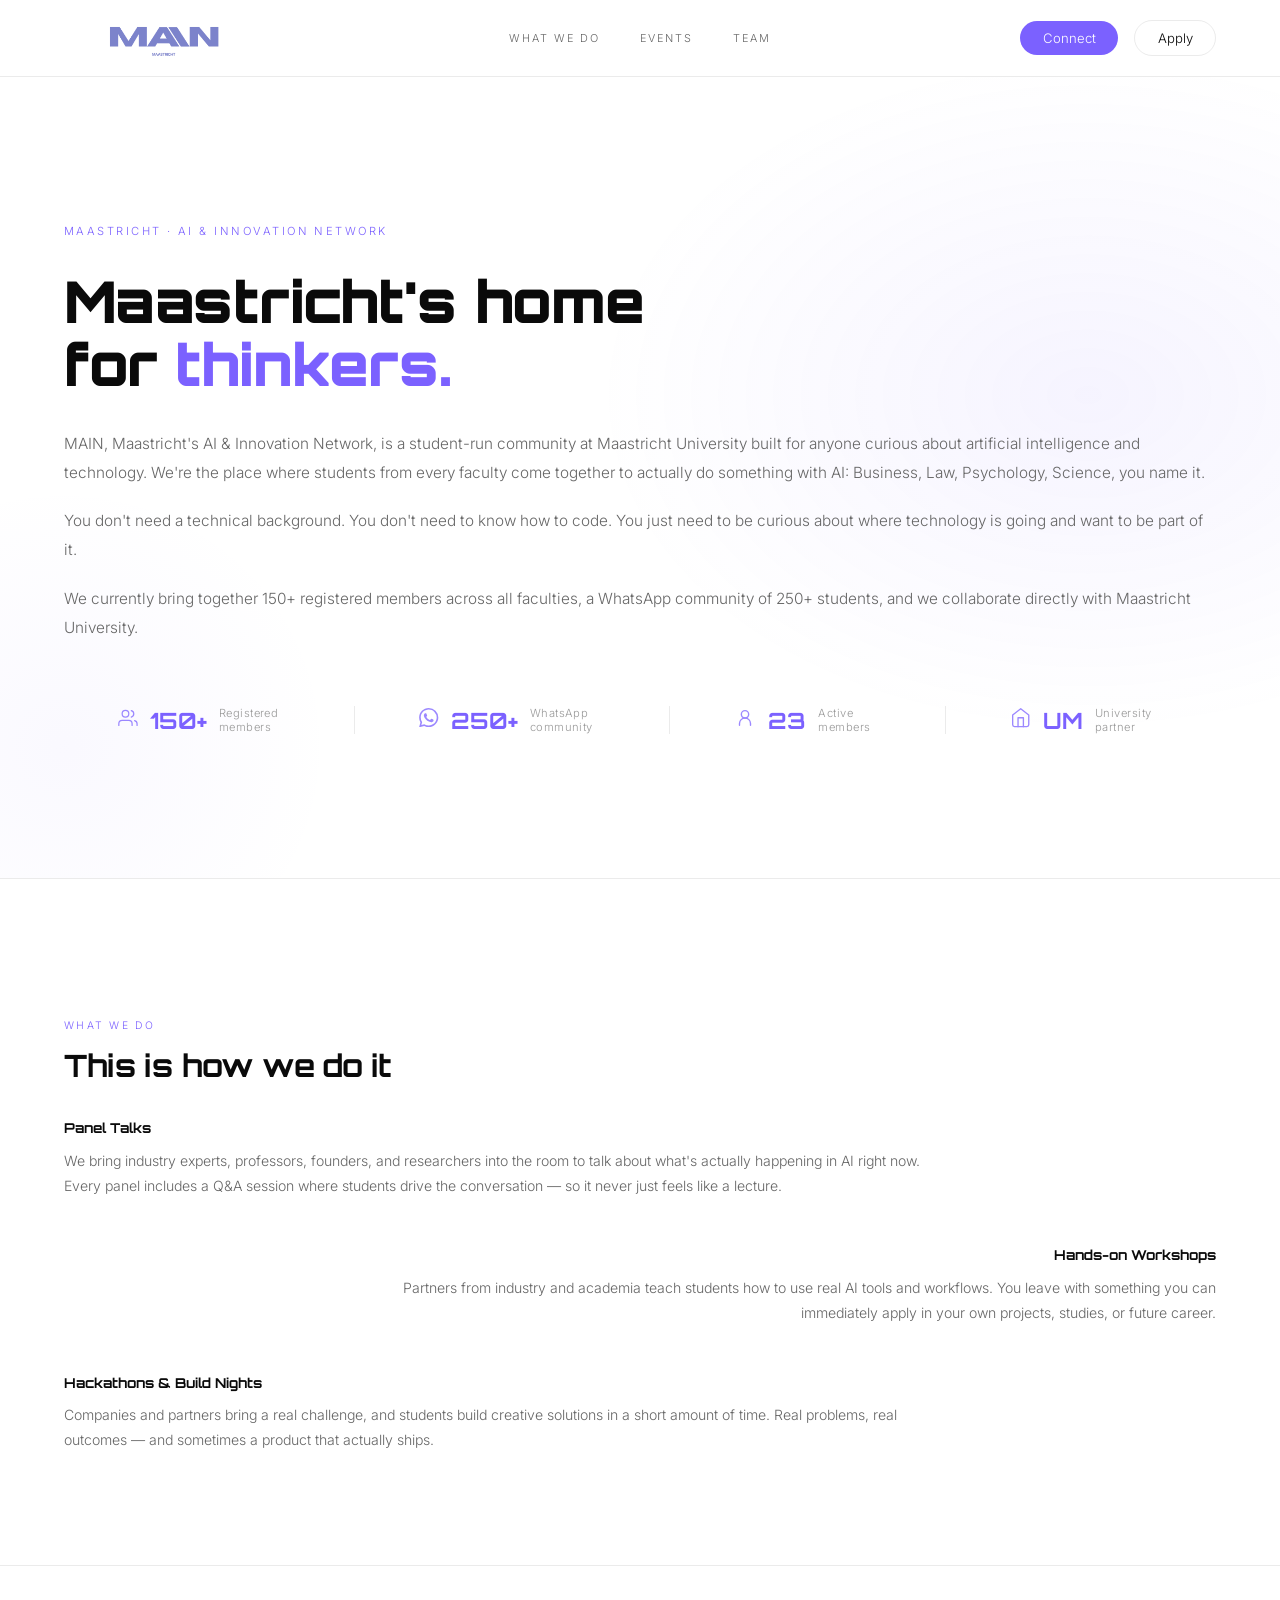
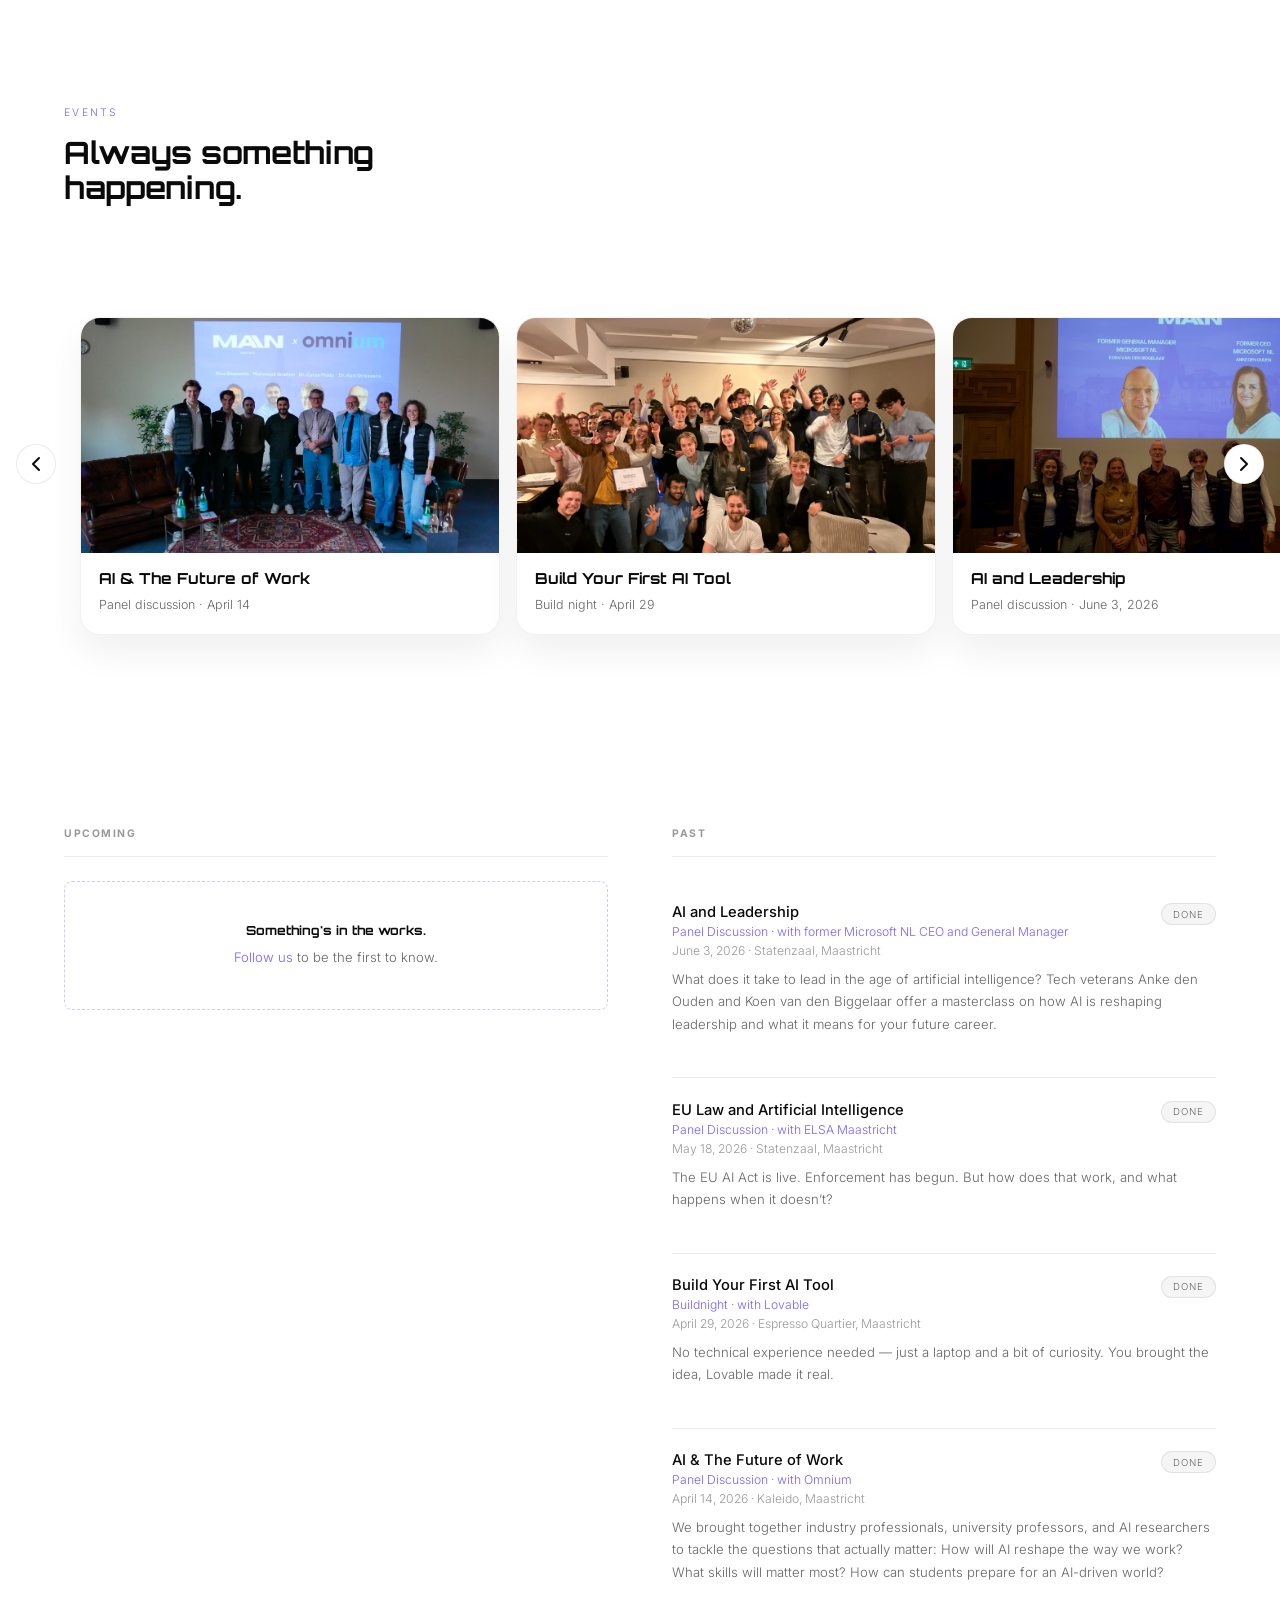
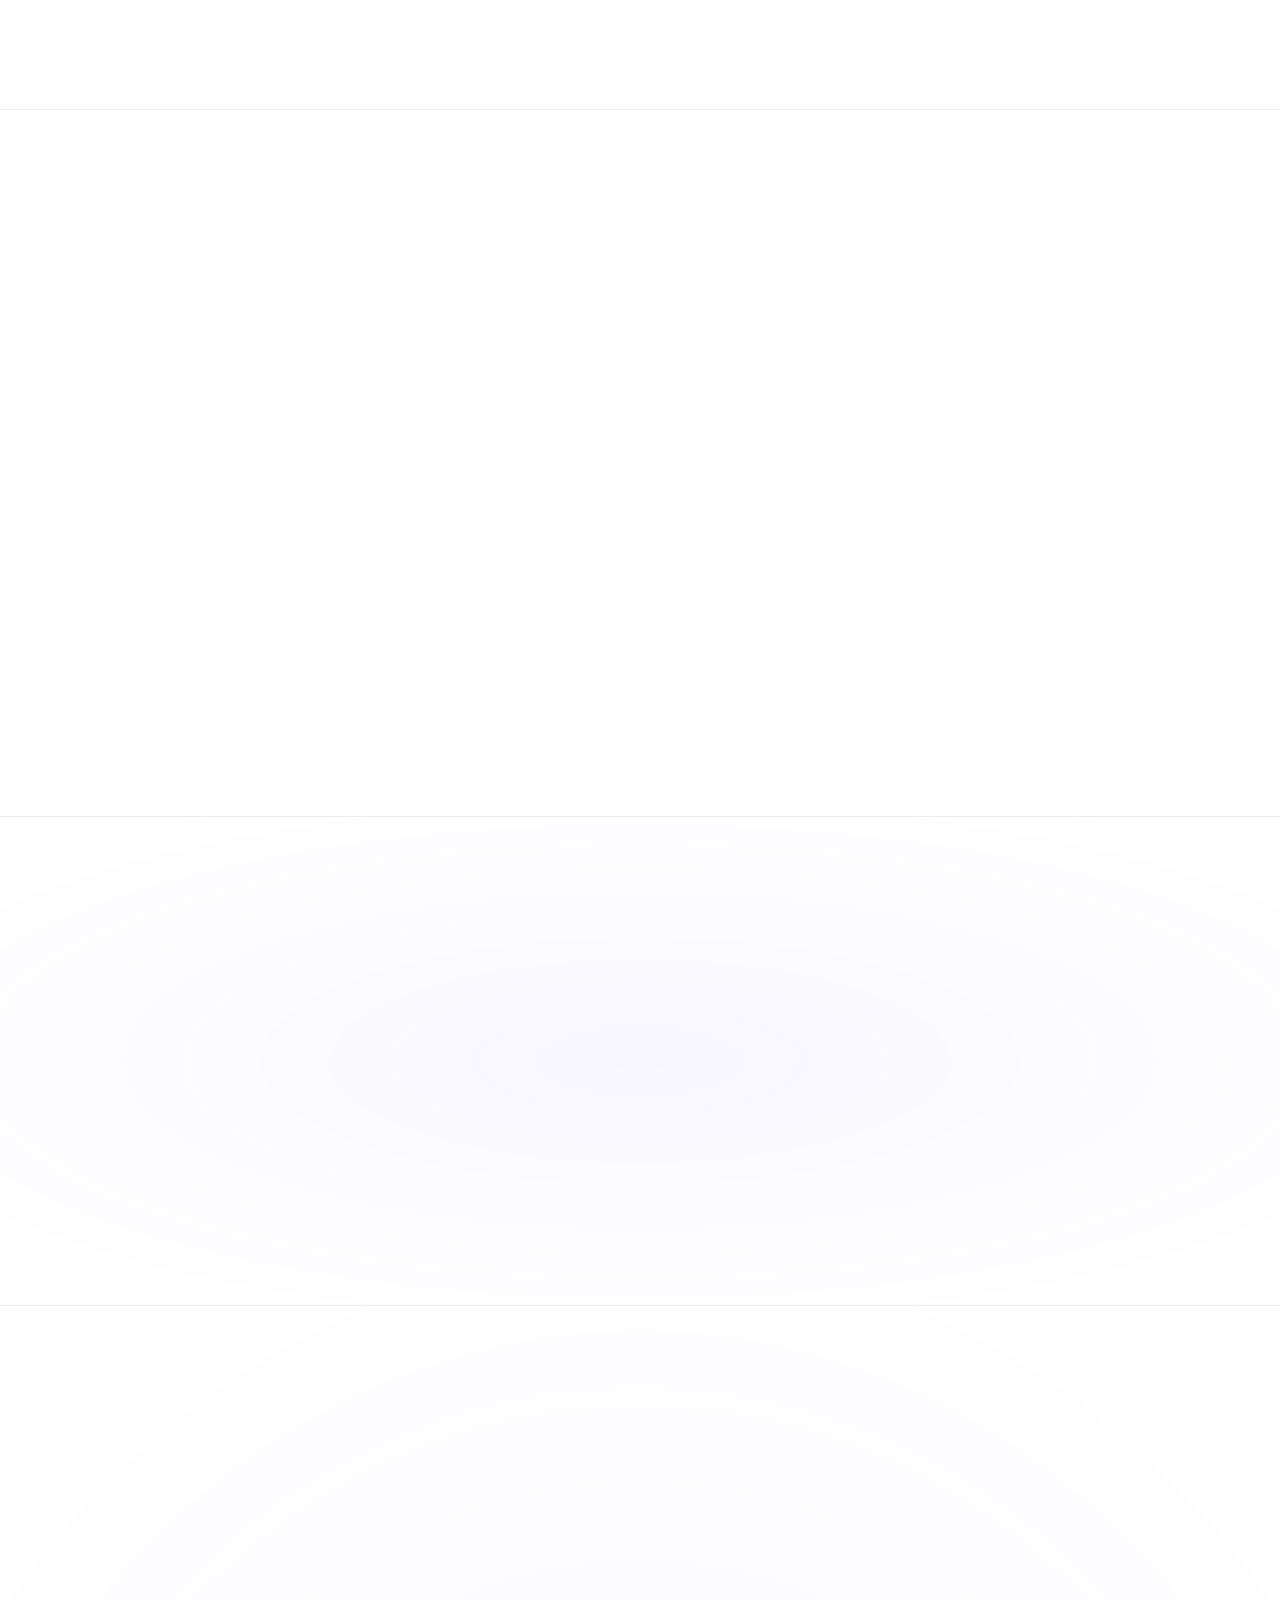
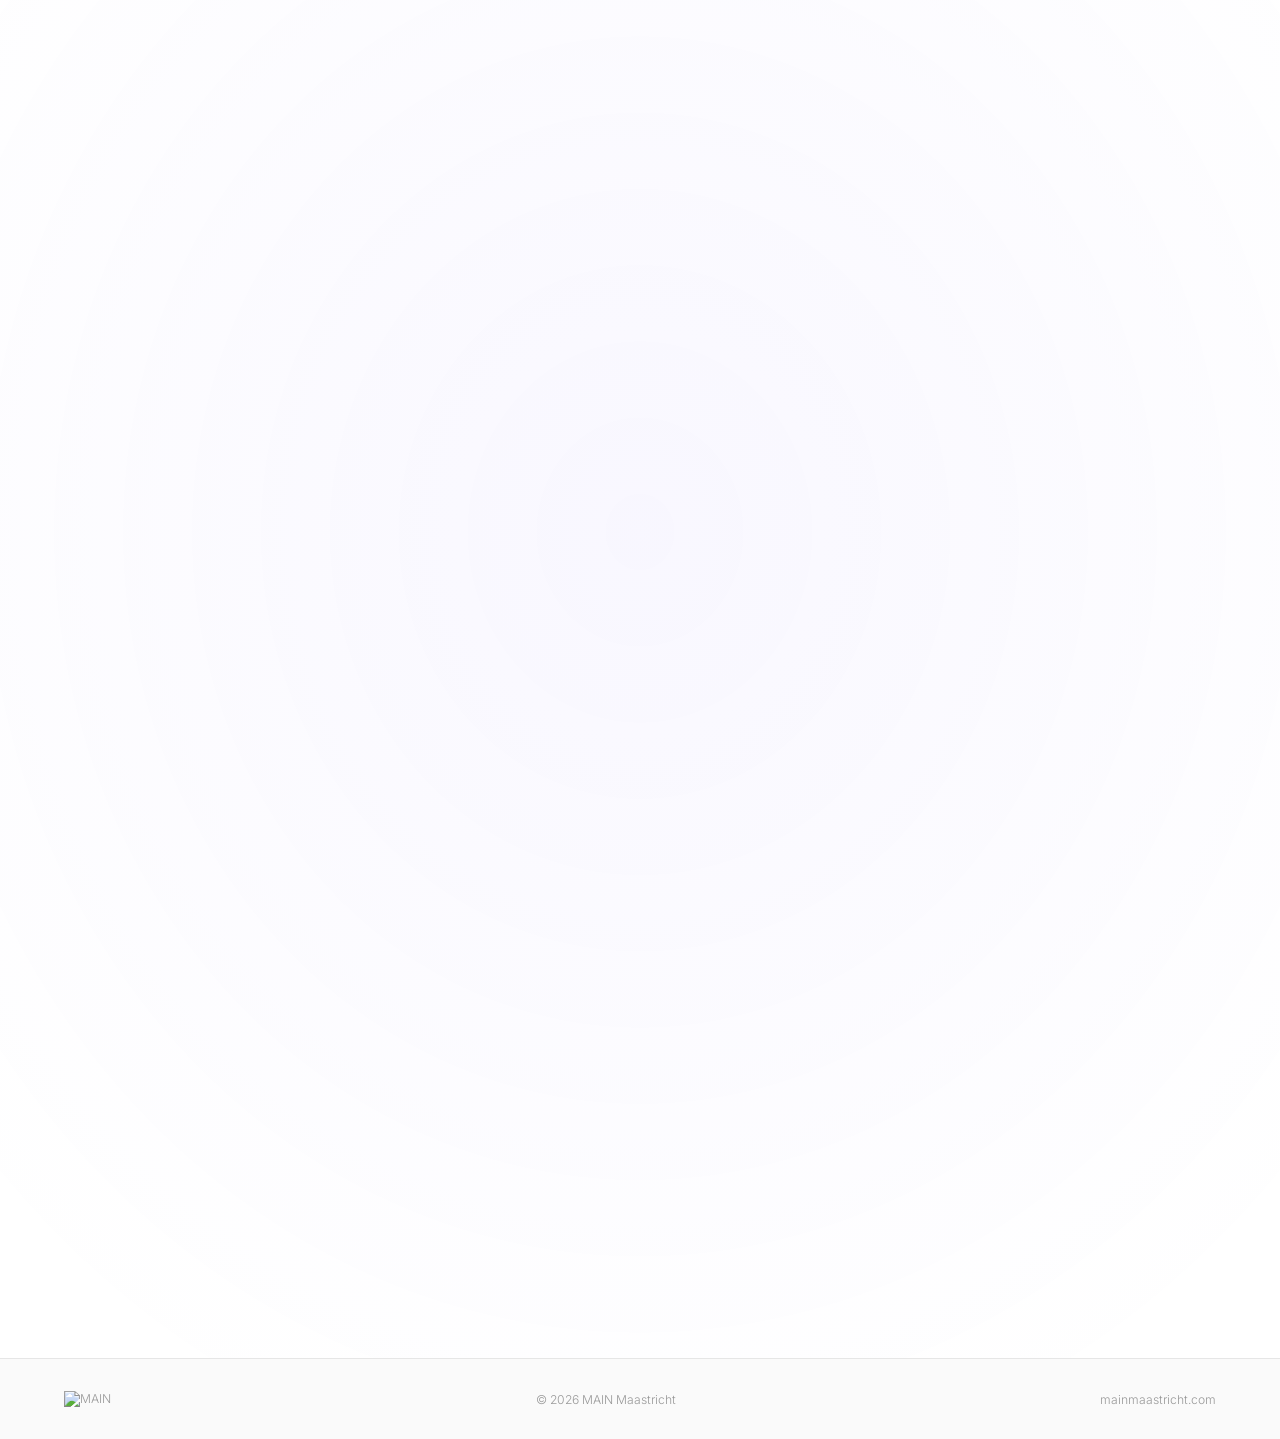
==== index.html @ dd6efb6c "added contact from old file" ====
<!doctype html>
<html lang="en">
<head>
    <meta charset="UTF-8" />
    <meta name="viewport" content="width=device-width, initial-scale=1.0" />
    <title>MAIN Maastricht — AI & Innovation Network</title>
    <link href="https://fonts.googleapis.com/css2?family=Orbitron:wght@700;900&family=Inter:wght@300;400;500&display=swap" rel="stylesheet" />
    <link rel="stylesheet" href="css/styles.css">
</head>
<body>

<!-- NAV — File 2 unchanged -->
<nav>
    <div class="nav-logo">
        <img src="img/logo_transparent.png" alt="MAIN Maastricht" />
    </div>
    <div class="nav-links">
        <a href="#what">What we do</a>
        <a href="#events">Events</a>
        <a href="#team">Team</a>
    </div>
    <div class="nav-right">
        <a href="#join" class="nav-cta">Connect</a>
        <a href="https://tally.so/r/68rNAe?utm_source=ig&utm_medium=social&utm_content=link_in_bio&fbclid=PAZXh0bgNhZW0CMTEAc3J0YwZhcHBfaWQMMjU2MjgxMDQwNTU4AAGnw_uHqAKVMPxE0WVYSXbmAWzOkmwdYm6o9sFSivX8DV3H677qOb2EKbenT-4_aem_z7sTtI1TGosHFUo3yZt-IA" class="nav-apply" target="_blank" rel="noopener">Apply</a>
        <button class="hamburger" id="hamburger" aria-label="Menu">
            <span></span><span></span><span></span>
        </button>
    </div>
</nav>

<div class="mobile-menu" id="mobileMenu">
    <a href="#what" onclick="closeMenu()">What we do</a>
    <a href="#events" onclick="closeMenu()">Events</a>
    <a href="#team" onclick="closeMenu()">Team</a>
    <a href="#join" class="nav-cta" onclick="closeMenu()">Connect</a>
    <a href="https://tally.so/r/68rNAe?utm_source=ig&utm_medium=social&utm_content=link_in_bio&fbclid=PAZXh0bgNhZW0CMTEAc3J0YwZhcHBfaWQMMjU2MjgxMDQwNTU4AAGnw_uHqAKVMPxE0WVYSXbmAWzOkmwdYm6o9sFSivX8DV3H677qOb2EKbenT-4_aem_z7sTtI1TGosHFUo3yZt-IA" class="nav-cta" target="_blank" rel="noopener" onclick="closeMenu()">Apply</a>
</div>

<!-- HERO — File 1 -->
<section id="hero">
    <div class="hero-bg"></div>
    <div class="hero-lines" aria-hidden="true"><span></span><span></span><span></span></div>
    <div class="hero-inner">
        <p class="hero-tag">Maastricht · AI &amp; Innovation Network</p>
        <h1>Maastricht's home<br>for <em id="cycleWord">builders.</em></h1>
        <div class="hero-body">
            <p>MAIN, Maastricht's AI &amp; Innovation Network, is a student-run community at Maastricht University built for anyone curious about artificial intelligence and technology. We're the place where students from every faculty come together to actually do something with AI: Business, Law, Psychology, Science, you name it.</p>
            <p>You don't need a technical background. You don't need to know how to code. You just need to be curious about where technology is going and want to be part of it.</p>
            <p>We currently bring together 150+ registered members across all faculties, a WhatsApp community of 250+ students, and we collaborate directly with Maastricht University.</p>
        </div>
        <div class="stats-bar">
            <div class="stat-item">
                <svg class="stat-icon" width="28" height="28" viewBox="0 0 24 24" fill="none" stroke="currentColor" stroke-width="1.5" stroke-linecap="round" stroke-linejoin="round"><path d="M17 21v-2a4 4 0 0 0-4-4H5a4 4 0 0 0-4 4v2"/><circle cx="9" cy="7" r="4"/><path d="M23 21v-2a4 4 0 0 0-3-3.87"/><path d="M16 3.13a4 4 0 0 1 0 7.75"/></svg>
                <span class="stat-num">150+</span>
                <span class="stat-lbl">Registered members</span>
            </div>
            <div class="stat-item">
                <svg class="stat-icon" width="28" height="28" viewBox="0 0 24 24" fill="currentColor"><path d="M17.472 14.382c-.297-.149-1.758-.867-2.03-.967-.273-.099-.471-.148-.67.15-.197.297-.767.966-.94 1.164-.173.199-.347.223-.644.075-.297-.15-1.255-.463-2.39-1.475-.883-.788-1.48-1.761-1.653-2.059-.173-.297-.018-.458.13-.606.134-.133.298-.347.446-.52.149-.174.198-.298.298-.497.099-.198.05-.371-.025-.52-.075-.149-.669-1.612-.916-2.207-.242-.579-.487-.5-.669-.51-.173-.008-.371-.01-.57-.01-.198 0-.52.074-.792.372-.272.297-1.04 1.016-1.04 2.479 0 1.462 1.065 2.875 1.213 3.074.149.198 2.096 3.2 5.077 4.487.709.306 1.262.489 1.694.625.712.227 1.36.195 1.871.118.571-.085 1.758-.719 2.006-1.413.248-.694.248-1.289.173-1.413-.074-.124-.272-.198-.57-.347m-5.421 7.403h-.004a9.87 9.87 0 01-5.031-1.378l-.361-.214-3.741.982.998-3.648-.235-.374a9.86 9.86 0 01-1.51-5.26c.001-5.45 4.436-9.884 9.888-9.884 2.64 0 5.122 1.03 6.988 2.898a9.825 9.825 0 012.893 6.994c-.003 5.45-4.437 9.884-9.885 9.884m8.413-18.297A11.815 11.815 0 0012.05 0C5.495 0 .16 5.335.157 11.892c0 2.096.547 4.142 1.588 5.945L.057 24l6.305-1.654a11.882 11.882 0 005.683 1.448h.005c6.554 0 11.89-5.335 11.893-11.893a11.821 11.821 0 00-3.48-8.413z"/></svg>
                <span class="stat-num">250+</span>
                <span class="stat-lbl">WhatsApp community</span>
            </div>
            <div class="stat-item">
                <svg class="stat-icon" width="28" height="28" viewBox="0 0 24 24" fill="none" stroke="currentColor" stroke-width="1.5" stroke-linecap="round" stroke-linejoin="round"><circle cx="12" cy="8" r="4"/><path d="M6 20v-2a6 6 0 0 1 12 0v2"/></svg>
                <span class="stat-num">23</span>
                <span class="stat-lbl">Active members</span>
            </div>
            <div class="stat-item">
                <svg class="stat-icon" width="28" height="28" viewBox="0 0 24 24" fill="none" stroke="currentColor" stroke-width="1.5" stroke-linecap="round" stroke-linejoin="round"><path d="M3 9l9-7 9 7v11a2 2 0 0 1-2 2H5a2 2 0 0 1-2-2z"/><polyline points="9 22 9 12 15 12 15 22"/></svg>
                <span class="stat-num">UM</span>
                <span class="stat-lbl">University partner</span>
            </div>
        </div>
        
    </div>


</section>

<!-- WHAT — File 2 unchanged -->
<section id="what">
    <p class="s-label reveal">What we do</p>
    <h2 class="reveal">This is how we do it</h2>
    <div class="formats">
        <div class="fcard fcard-left reveal from-left">
            <h3>Panel Talks</h3>
            <p>We bring industry experts, professors, founders, and researchers into the room to talk about what's actually happening in AI right now. Every panel includes a Q&amp;A session where students drive the conversation — so it never just feels like a lecture.</p>
        </div>
        <div class="fcard fcard-right reveal from-right">
            <h3>Hands-on Workshops</h3>
            <p>Partners from industry and academia teach students how to use real AI tools and workflows. You leave with something you can immediately apply in your own projects, studies, or future career.</p>
        </div>
        <div class="fcard fcard-left reveal from-left">
            <h3>Hackathons &amp; Build Nights</h3>
            <p>Companies and partners bring a real challenge, and students build creative solutions in a short amount of time. Real problems, real outcomes — and sometimes a product that actually ships.</p>
        </div>
    </div>
</section>

<section id="events">
    <p class="s-label reveal">Events</p>
    <h2 class="reveal">Always something<br />happening.</h2>

    <div id="event-gallery" class="event-subsection">
        <div class="gallery-container">
            <button class="gallery-btn gallery-btn-left" aria-label="Scroll left">
                <svg width="24" height="24" viewBox="0 0 24 24" fill="none" stroke="currentColor" stroke-width="2" stroke-linecap="round" stroke-linejoin="round"><polyline points="15 18 9 12 15 6"></polyline></svg>
            </button>
            <div class="gallery-row reveal">
                <a class="gallery-card" href="#event-ai-future">
                    <img src="img/events/event_1.jpeg" alt="AI & The Future of Work" />
                    <div class="gallery-copy">
                        <p class="gallery-title">AI &amp; The Future of Work</p>
                        <p class="gallery-meta">Panel discussion · April 14</p>
                    </div>
                </a>
                <a class="gallery-card" href="#event-build-first-ai">
                    <img src="img/events/event_2.jpeg" alt="Build Your First AI Tool" />
                    <div class="gallery-copy">
                        <p class="gallery-title">Build Your First AI Tool</p>
                        <p class="gallery-meta">Build night · April 29</p>
                    </div>
                </a>
                    <a class="gallery-card" href="#event-former-microsoft-nl">
                    <img src="img/events/event_microsoft.jpeg" alt="Build Your First AI Tool" />
                    <div class="gallery-copy">
                        <p class="gallery-title">AI and Leadership</p>
                        <p class="gallery-meta">Panel discussion · June 3, 2026</p>
                    </div>
                </a>
                </a>
                    <a class="gallery-card" href="#event-former-microsoft-nl">
                    <img src="img/events/event_elsa.jpeg" alt="Build Your First AI Tool" />
                    <div class="gallery-copy">
                        <p class="gallery-title">EU Law and Artificial Intelligence</p>
                        <p class="gallery-meta">Panel discussion · May 18, 2026</p>
                    </div>
                </a>
            </div>
            <button class="gallery-btn gallery-btn-right" aria-label="Scroll right">
                <svg width="24" height="24" viewBox="0 0 24 24" fill="none" stroke="currentColor" stroke-width="2" stroke-linecap="round" stroke-linejoin="round"><polyline points="9 18 15 12 9 6"></polyline></svg>
            </button>
        </div>
    </div>

    <div class="ev-layout reveal">
        <div class="ev-col">
            <h3>Upcoming</h3>
            <div class="ev-teaser">
                <h4>Something's in the works.</h4>
                <p><a href="https://www.instagram.com/main.maastricht/" target="_blank">Follow us</a> to be the first to know.</p>
            </div>
        </div>
        <div class="ev-col">
            <h3>Past</h3>
            <div id="event-former-microsoft-nl" class="ev-item">
                <div class="ev-item-top">
                    <div>
                        <p class="ev-name">AI and Leadership</p>
                        <p class="ev-sub">Panel Discussion · with former Microsoft NL CEO and General Manager</p>
                        <p class="ev-meta">June 3, 2026 · Statenzaal, Maastricht</p>
                    </div>
                    <span class="badge badge-done">Done</span>
                </div>
                <p class="ev-desc">What does it take to lead in the age of artificial intelligence? Tech veterans Anke den Ouden and Koen van den Biggelaar offer a masterclass on how AI is reshaping leadership and what it means for your future career.</p><br>
            </div>
            <div id="event-former-microsoft-nl" class="ev-item">
                <div class="ev-item-top">
                    <div>
                        <p class="ev-name">EU Law and Artificial Intelligence</p>
                        <p class="ev-sub">Panel Discussion · with ELSA Maastricht</p>
                        <p class="ev-meta">May 18, 2026 · Statenzaal, Maastricht</p>
                    </div>
                    <span class="badge badge-done">Done</span>
                </div>
                <p class="ev-desc">
                    The EU AI Act is live. Enforcement has begun. But how does that work, and what happens when it doesn’t?
                </p><br>
            </div>
            
            <div id="event-build-first-ai" class="ev-item">
                <div class="ev-item-top">
                    <div>
                        <p class="ev-name">Build Your First AI Tool</p>
                        <p class="ev-sub">Buildnight · with Lovable</p>
                        <p class="ev-meta">April 29, 2026 · Espresso Quartier, Maastricht</p>
                    </div>
                    <span class="badge badge-done">Done</span>
                </div>
                <p class="ev-desc">No technical experience needed — just a laptop and a bit of curiosity. You brought the idea, Lovable made it real.</p><br>
            </div>

            <div id="event-ai-future" class="ev-item">
                <div class="ev-item-top">
                    <div>
                        <p class="ev-name">AI &amp; The Future of Work</p>
                        <p class="ev-sub">Panel Discussion · with Omnium</p>
                        <p class="ev-meta">April 14, 2026 · Kaleido, Maastricht</p>
                    </div>
                    <span class="badge badge-done">Done</span>
                </div>
                <p class="ev-desc">We brought together industry professionals, university professors, and AI researchers to tackle the questions that actually matter: How will AI reshape the way we work? What skills will matter most? How can students prepare for an AI-driven world?</p><br>
            </div>
            
        </div>
    </div>
</section>

<!-- TEAM — File 1 -->
<section id="team">
    <p class="s-label reveal">The team</p>
    <h2 class="reveal">The people behind MAIN.</h2>
    <p class="s-sub reveal">Made by students, for students.</p>
    <div class="team-grid reveal" id="team-grid-js"></div>
    <div class="active-band reveal">
        <div class="rule-divider"><span>Active members</span></div>
        <p class="active-intro">After completing its first recruitment round, MAIN now has a team of 23 active members spread across four committees. These are the students shaping what MAIN becomes from the inside.</p>
        <div class="committees">
            <span class="pill">Marketing</span>
            <span class="pill">Operations</span>
            <span class="pill">External Relations</span>
            <span class="pill">Tech</span>
        </div>
    </div>
</section>

<!-- JOIN — File 2 unchanged -->
<section id="join">
    <p class="s-label reveal">Join</p>
    <h2 class="reveal">Ready to get<br />involved?</h2>
    <p class="s-sub reveal">Join the community, come to events, and connect with people who care about the same things you do.</p>
    <div class="join-btns reveal">
        <a href="https://chat.whatsapp.com/K6Es4IONAYrEkVpQLfkUw3" class="btn-wa" target="_blank">
            <svg width="18" height="18" viewBox="0 0 24 24" fill="currentColor"><path d="M17.472 14.382c-.297-.149-1.758-.867-2.03-.967-.273-.099-.471-.148-.67.15-.197.297-.767.966-.94 1.164-.173.199-.347.223-.644.075-.297-.15-1.255-.463-2.39-1.475-.883-.788-1.48-1.761-1.653-2.059-.173-.297-.018-.458.13-.606.134-.133.298-.347.446-.52.149-.174.198-.298.298-.497.099-.198.05-.371-.025-.52-.075-.149-.669-1.612-.916-2.207-.242-.579-.487-.5-.669-.51-.173-.008-.371-.01-.57-.01-.198 0-.52.074-.792.372-.272.297-1.04 1.016-1.04 2.479 0 1.462 1.065 2.875 1.213 3.074.149.198 2.096 3.2 5.077 4.487.709.306 1.262.489 1.694.625.712.227 1.36.195 1.871.118.571-.085 1.758-.719 2.006-1.413.248-.694.248-1.289.173-1.413-.074-.124-.272-.198-.57-.347m-5.421 7.403h-.004a9.87 9.87 0 01-5.031-1.378l-.361-.214-3.741.982.998-3.648-.235-.374a9.86 9.86 0 01-1.51-5.26c.001-5.45 4.436-9.884 9.888-9.884 2.64 0 5.122 1.03 6.988 2.898a9.825 9.825 0 012.893 6.994c-.003 5.45-4.437 9.884-9.885 9.884m8.413-18.297A11.815 11.815 0 0012.05 0C5.495 0 .16 5.335.157 11.892c0 2.096.547 4.142 1.588 5.945L.057 24l6.305-1.654a11.882 11.882 0 005.683 1.448h.005c6.554 0 11.89-5.335 11.893-11.893a11.821 11.821 0 00-3.48-8.413z"/></svg>
            WhatsApp Community
        </a>
        <a href="https://www.instagram.com/main.maastricht/?hl=en" class="btn-ig" target="_blank">
            <svg width="18" height="18" viewBox="0 0 24 24" fill="none" stroke="currentColor" stroke-width="2" stroke-linecap="round" stroke-linejoin="round"><rect x="2" y="2" width="20" height="20" rx="5" ry="5"/><path d="M16 11.37A4 4 0 1 1 12.63 8 4 4 0 0 1 16 11.37z"/><line x1="17.5" y1="6.5" x2="17.51" y2="6.5"/></svg>
            Instagram
        </a>
        <a href="https://forms.office.com/pages/responsepage.aspx?id=DQSIkWdsW0yxEjajBLZtrQAAAAAAAAAAAANAAXBOZiRUNDA3REZaRTJNM0RRTVBUWUMwN1hBTjlNMS4u&utm_source=ig&utm_medium=social&utm_content=link_in_bio&fbclid=PAZXh0bgNhZW0CMTEAc3J0YwZhcHBfaWQMMjU2MjgxMDQwNTU4AAGnErYpOanM1RWUnKwk-SunzYqMNqrr2kEL7DU62p9qg1LWQjmzVRQKdb_EXNo_aem_FZL7GngWaL0TPlByzgQQZA&route=shorturl" class="btn-apply" target="_blank" rel="noopener">
            <svg width="18" height="18" viewBox="0 0 24 24" fill="none" stroke="currentColor" stroke-width="2" stroke-linecap="round" stroke-linejoin="round"><path d="M14 2H6a2 2 0 0 0-2 2v16a2 2 0 0 0 2 2h12a2 2 0 0 0 2-2V8z"/><polyline points="14 2 14 8 20 8"/><line x1="16" y1="13" x2="8" y2="13"/><line x1="16" y1="17" x2="8" y2="17"/><polyline points="10 9 9 9 8 9"/></svg>
            Become Passive Member
        </a>
    </div>
</section>

<!-- JOIN & CONTACT -->
<section id="joinAndContact">
  <p class="s-label reveal">Join &amp; Contact</p>
  <h2 class="reveal">Find your place<br>in MAIN.</h2>
  <p class="s-sub reveal">Choose how you want to be part of the community.</p>
  <div class="jc-grid reveal" id="jcGrid"></div>

  <div class="socials-wrap reveal">
    <h3>Follow Us</h3>
    <p class="socials-sub">Stay connected — get the latest from MAIN</p>
    <div class="socials-list">
      <a href="https://www.instagram.com/main.maastricht/" class="social-link" target="_blank" rel="noopener" aria-label="Follow MAIN on Instagram">
        <svg fill="currentColor" viewBox="0 0 24 24"><rect x="2" y="2" width="20" height="20" rx="5" ry="5" fill="none" stroke="currentColor" stroke-width="2"/><path d="M16 11.37A4 4 0 1 1 12.63 8 4 4 0 0 1 16 11.37z" fill="none" stroke="currentColor" stroke-width="2"/><line x1="17.5" y1="6.5" x2="17.51" y2="6.5" stroke="currentColor" stroke-width="2"/></svg>
        Instagram
      </a>
      <a href="https://www.linkedin.com/company/maastricht-ai/" class="social-link" target="_blank" rel="noopener" aria-label="Follow MAIN on LinkedIn">
        <svg fill="currentColor" viewBox="0 0 24 24"><path d="M20.447 20.452h-3.554v-5.569c0-1.328-.027-3.037-1.852-3.037-1.853 0-2.136 1.445-2.136 2.939v5.667H9.351V9h3.414v1.561h.046c.477-.9 1.637-1.85 3.37-1.85 3.601 0 4.267 2.37 4.267 5.455v6.286zM5.337 7.433c-1.144 0-2.063-.926-2.063-2.065 0-1.138.92-2.063 2.063-2.063 1.14 0 2.064.925 2.064 2.063 0 1.139-.925 2.065-2.064 2.065zm1.782 13.019H3.555V9h3.564v11.452zM22.225 0H1.771C.792 0 0 .774 0 1.729v20.542C0 23.227.792 24 1.771 24h20.451C23.2 24 24 23.227 24 22.271V1.729C24 .774 23.2 0 22.225 0z"/></svg>
        LinkedIn
      </a>
    </div>
  </div>

  <div class="contact-wrap reveal">
    <h3>Get in touch</h3>
    <p class="contact-sub">Have a question, partnership idea, or just want to say hi? Send us a message and we'll get back to you.</p>
    <form class="contact-form" id="contactForm" novalidate>
      <div class="cf-row">
        <div class="cf-field">
          <label for="cf-name">Name</label>
          <input type="text" id="cf-name" name="name" placeholder="Your name" required />
        </div>
        <div class="cf-field">
          <label for="cf-email">Email</label>
          <input type="email" id="cf-email" name="email" placeholder="your@email.com" required />
        </div>
      </div>
      <div class="cf-field">
        <label for="cf-topic">Topic</label>
        <select id="cf-topic" name="topic">
          <option value="">Select a topic…</option>
          <option value="general">General question</option>
          <option value="partnership">Partnership / Company</option>
          <option value="membership">Membership</option>
          <option value="press">Press / Media</option>
          <option value="other">Other</option>
        </select>
      </div>
      <div class="cf-field">
        <label for="cf-message">Message</label>
        <textarea id="cf-message" name="message" placeholder="What's on your mind?" required></textarea>
      </div>
      <button type="submit" class="cf-submit">Send message</button>
      <p class="cf-success" id="cfSuccess">Thanks! We'll get back to you soon.</p>
    </form>
  </div>

</section>


<!-- FOOTER — File 2 unchanged -->
<footer>
    <div class="footer-logo">
        <img src=" i dont know yet" alt="MAIN" />
    </div>
    <p>© 2026 MAIN Maastricht</p>
    <p>mainmaastricht.com</p>
</footer>

<script src="js/main.js"></script>
</body>
</html>
---- css/styles.css ----
*,
*::before,
*::after {
    box-sizing: border-box;
    margin: 0;
    padding: 0;
}

:root {
    --bg: #ffffff;
    --black: #0a0a0a;
    --purple: #7b61ff;
    --purple-light: #a78bfa;
    --purple-dim: #ede9fe;
    --gray: #666;
    --gray-light: #999;
    --border: rgba(0, 0, 0, 0.08);
}

html {
    scroll-behavior: smooth;
}

body {
    background: var(--bg);
    color: var(--black);
    font-family: 'Inter', sans-serif;
    font-weight: 300;
    overflow-x: hidden;
}

/* NAV — File 2 unchanged */
nav {
    position: fixed;
    top: 0;
    left: 0;
    right: 0;
    z-index: 100;
    display: flex;
    align-items: center;
    justify-content: space-between;
    padding: 1rem 4rem;
    backdrop-filter: blur(16px);
    border-bottom: 1px solid var(--border);
    background: rgba(255, 255, 255, 0.88);
}

.nav-logo {
    height: 44px;
    width: 200px;
    overflow: hidden;
    display: flex;
    align-items: center;
    justify-content: center;
}

.nav-logo img {
    display: block;
    height: 100%;
    width: auto;
    transform-origin: center center;
    transform: scale(1.5);
}

.nav-links {
    display: flex;
    align-items: center;
    gap: 2.5rem;
    position: absolute;
    left: 50%;
    transform: translateX(-50%);
}

.nav-links a {
    font-size: 0.68rem;
    letter-spacing: 0.18em;
    text-transform: uppercase;
    color: var(--gray);
    text-decoration: none;
    transition: color 0.2s;
    font-family: 'Inter', sans-serif;
}

.nav-links a:hover {
    color: var(--black);
}

.nav-right {
    display: flex;
    align-items: center;
    gap: 1rem;
}

.nav-cta {
    background: var(--purple);
    color: #fff;
    padding: 0.55rem 1.4rem;
    border-radius: 100px;
    font-size: 0.82rem;
    text-decoration: none;
    transition: background 0.2s, transform 0.2s;
    font-family: 'Inter', sans-serif;
}

.nav-cta:hover {
    background: var(--purple-light);
    transform: translateY(-1px);
}

.nav-apply {
    background: transparent;
    color: var(--black);
    padding: 0.55rem 1.4rem;
    border-radius: 100px;
    font-size: 0.82rem;
    text-decoration: none;
    border: 1px solid var(--border);
    transition: border-color 0.2s, transform 0.2s, background 0.2s;
    font-family: 'Inter', sans-serif;
}

.nav-apply:hover {
    border-color: var(--purple);
    background: rgba(123, 97, 255, 0.04);
    transform: translateY(-1px);
}

.hero-actions .nav-apply {
    padding: 0.85rem 2rem;
    font-size: 0.9rem;
}

.hero-actions .nav-apply:hover {
    transform: translateY(-2px);
}

.hamburger {
    display: none;
    flex-direction: column;
    gap: 5px;
    cursor: pointer;
    background: none;
    border: none;
    padding: 4px;
}

.hamburger span {
    display: block;
    width: 22px;
    height: 1.5px;
    background: var(--black);
    transition: all 0.3s;
}

.hamburger.open span:nth-child(1) {
    transform: translateY(6.5px) rotate(45deg);
}

.hamburger.open span:nth-child(2) {
    opacity: 0;
}

.hamburger.open span:nth-child(3) {
    transform: translateY(-6.5px) rotate(-45deg);
}

.mobile-menu {
    display: none;
    position: fixed;
    top: 0;
    left: 0;
    right: 0;
    bottom: 0;
    background: rgba(255, 255, 255, 0.98);
    z-index: 99;
    flex-direction: column;
    align-items: center;
    justify-content: center;
    gap: 2.5rem;
}

.mobile-menu.open {
    display: flex;
}

.mobile-menu a {
    font-size: 0.8rem;
    letter-spacing: 0.2em;
    text-transform: uppercase;
    color: var(--gray);
    text-decoration: none;
    transition: color 0.2s;
}

.mobile-menu a:hover {
    color: var(--black);
}

.mobile-menu .nav-cta {
    font-size: 0.9rem;
    margin-top: 1rem;
    color: #fff;
}

/* HERO — File 1 */
#hero {
    position: relative;
    padding: 9rem 4rem 5rem;
    overflow: hidden;
    min-height: 50vh;
    display: flex;
    flex-direction: column;
    justify-content: center;
    align-items: flex-start;
    width: 100%;
}

.hero-bg {
    position: absolute;
    inset: 0;
    z-index: 0;
    background: radial-gradient(ellipse 55% 55% at 85% 45%, rgba(123, 97, 255, 0.07) 0%, transparent 70%), radial-gradient(ellipse 35% 50% at 5% 85%, rgba(123, 97, 255, 0.04) 0%, transparent 60%);
}

.hero-lines {
    display: none;
}

.hero-inner {
    position: relative;
    padding-top:5rem;
    z-index: 1;
    width: 100%;
}

.hero-tag {
    font-size: 0.7rem;
    letter-spacing: 0.22em;
    text-transform: uppercase;
    color: var(--purple);
    margin-bottom: 2rem;
    z-index: 1;
    opacity: 0;
    animation: fadeUp 0.7s 0.2s forwards;
    font-family: 'Inter', sans-serif;
}

#hero h1 {
    font-family: 'Orbitron', sans-serif;
    font-size: clamp(2.2rem, 4.5vw, 4.2rem);
    font-weight: 900;
    line-height: 1.1;
    letter-spacing: -0.01em;
    z-index: 1;
    color: var(--black);
    opacity: 0;
    animation: fadeUp 0.7s 0.35s forwards;
    margin-bottom: 2rem;
}

#hero h1 em {
    color: var(--purple);
    font-style: normal;
    display: inline-block;
    min-width: 9ch;
    transition: opacity 0.3s, transform 0.3s;
}

#hero h1 em.fading {
    opacity: 0;
    transform: translateY(8px);
}

.hero-body {
    display: flex;
    flex-direction: column;
    gap: 1.2rem;
    z-index: 1;
    opacity: 0;
    animation: fadeUp 0.7s 0.5s forwards;
}

.hero-body p {
    font-size: clamp(0.88rem, 1.2vw, 1rem);
    line-height: 1.9;
    color: var(--gray);
    font-weight: 300;
    font-family: 'Inter', sans-serif;
}

.stats-strip {
    display: flex;
    flex-wrap: wrap;
    margin: 2.8rem auto 0;
    justify-content: center;
    align-items: center;
    padding: 1.5rem 2rem;
    gap: 3rem;
    width: 100%;
    max-width: 700px;
    background: rgba(--bg);
    border-top: 1px solid rgba(123, 97, 255, 0.12);
    border-bottom: 0px solid rgba(123, 97, 255, 0.12);
    z-index: 1;
    opacity: 0;
    animation: fadeUp 0.7s 0.8s forwards;
}

.stat {
    display: flex;
    flex-direction: column;
    gap: 0.2rem;
}

.stat-icon {
    color: var(--purple);
    opacity: 0.75;
    margin-bottom: 0.3rem;
    width: clamp(24px, 5vw, 32px);
    height: auto;
}

.stat-num {
    font-family: 'Orbitron', sans-serif;
    font-size: 1.25rem;
    font-weight: 700;
    color: var(--purple);
    line-height: 1;
}

.stat-lbl {
    font-size: 0.7rem;
    letter-spacing: 0.04em;
    color: var(--gray-light);
    font-family: 'Inter', sans-serif;
}

.btn-primary {
    background: var(--purple);
    color: #fff;
    padding: 0.85rem 2rem;
    border-radius: 100px;
    font-size: 0.9rem;
    text-decoration: none;
    transition: all 0.2s;
    box-shadow: 0 0 28px rgba(123, 97, 255, 0.2);
    font-family: 'Inter', sans-serif;
}

.btn-primary:hover {
    background: var(--purple-light);
    transform: translateY(-2px);
}

.scroll-hint {
    position: absolute;
    bottom: 2.5rem;
    left: 50%;
    transform: translateX(-50%);
    z-index: 1;
    display: flex;
    flex-direction: column;
    align-items: center;
    gap: 0.6rem;
    font-size: 0.6rem;
    letter-spacing: 0.18em;
    text-transform: uppercase;
    color: var(--gray-light);
    opacity: 0;
    animation: fadeUp 0.7s 1.1s forwards;
    font-family: 'Inter', sans-serif;
    white-space: nowrap;
}

.scroll-hint::before {
    display: none;
}

/* STATS BAR — File 2 unchanged */
.stats-bar {
    /* border-top: 1px solid var(--border);
    border-bottom: 1px solid var(--border); */
    padding: 4rem 0  4rem;
    display: flex;
    align-items: center;
    justify-content: center;
    gap: 0;
    /* background: var(--bg); */
}

.stat-item {
    display: flex;
    align-items: center;
    gap: 0.75rem;
    padding: 0 4rem;
}
@media(max-width: 1200px){
    .stat-item{
        padding: 0 1.5rem;
    }
}

.stat-item:not(:last-child) {
    border-right: 1px solid var(--border);
}

.stat-item .stat-num {
    font-family: 'Orbitron', sans-serif;
    font-size: 1.4rem;
    font-weight: 700;
    color: var(--purple);
}

.stat-label {
    font-size: 0.78rem;
    color: var(--gray);
    line-height: 1.4;
    font-family: 'Inter', sans-serif;
}

/* SECTIONS — File 2 unchanged */
section {
    padding: 7rem 4rem;
}

.s-label {
    font-size: 0.65rem;
    letter-spacing: 0.22em;
    text-transform: uppercase;
    color: var(--purple);
    margin-bottom: 1rem;
    font-family: 'Inter', sans-serif;
}

h2 {
    font-family: 'Orbitron', sans-serif;
    font-size: clamp(1.5rem, 2.4vw, 2.2rem);
    font-weight: 700;
    letter-spacing: -0.01em;
    line-height: 1.15;
    margin-bottom: 1rem;
    color: var(--black);
}

.s-sub {
    color: var(--gray);
    font-size: 0.92rem;
    line-height: 1.8;
    max-width: 50ch;
    font-family: 'Inter', sans-serif;
}

#what {
    border-top: 1px solid var(--border);
}

.formats {
    display: flex;
    flex-flow: column nowrap;
    margin-top: 4rem;
    justify-content: space-between;
    gap: 3em;
}

.fcard {
    position: relative;
    overflow: hidden;
    background: #fff;
}

.fcard.fcard-left {
    text-align: left;
    align-self: flex-start;
}

.fcard.fcard-right {
    text-align: right;
    align-self: flex-end;
}

.fcard.fcard-left * {
    width: fit-content;
    max-width: 75%;
    margin-right: auto;
}

.fcard.fcard-right * {
    width: fit-content;
    max-width: 75%;
    margin-left: auto;
}

.fcard h3 {
    font-family: 'Orbitron', sans-serif;
    font-size: 0.85rem;
    font-weight: 700;
    margin-bottom: 0.8rem;
    color: var(--black);
}

.fcard p {
    color: var(--gray);
    font-size: 0.88rem;
    line-height: 1.75;
    font-family: 'Inter', sans-serif;
}

#event-gallery {
    background: var(--bg);
    padding: 4rem 0;
    width: calc(100% + 8rem);
    margin: 0 -4rem;
}

.event-subsection {
    width: calc(100% + 8rem);
    margin: 0 -4rem;
    padding: 0;
}

.gallery-container {
    position: relative;
    display: flex;
    align-items: center;
    padding: 0 0rem;
    width: 100%;
}

#event-gallery .ev-title-box{
    padding: 0 4rem;
}

#event-gallery .gallery-row {
    display: flex;
    gap: 1rem;
    padding: 2rem 0 4rem;
    overflow-x: auto;
    scroll-snap-type: x mandatory;
    -webkit-overflow-scrolling: touch;
    flex: 1;
    scrollbar-width: none;
}

#event-gallery .gallery-row::-webkit-scrollbar {
    display: none;
}

.gallery-btn {
    position: absolute;
    top: 50%;
    transform: translateY(-50%);
    z-index: 10;
    width: 40px;
    height: 40px;
    border-radius: 50%;
    background: #fff;
    border: 1px solid var(--border);
    cursor: pointer;
    display: flex;
    align-items: center;
    justify-content: center;
    color: var(--black);
    transition: all 0.2s;
    flex-shrink: 0;
    padding: 0;
}

.gallery-btn:hover {
    background: var(--purple-dim);
    border-color: var(--purple);
    color: var(--purple);
}

.gallery-btn-left {
    left: 1rem;
}

.gallery-btn-right {
    right: 1rem;
}

.gallery-card {
    flex: 0 0 420px;
    min-width: 350px;
    background: #fff;
    border-radius: 20px;
    overflow: hidden;
    border: 1px solid rgba(0, 0, 0, 0.05);
    box-shadow: 0 18px 35px rgba(0, 0, 0, 0.06);
    text-decoration: none;
    color: inherit;
    scroll-snap-align: center;
    transition: transform 0.25s, box-shadow 0.25s;
}

.gallery-card:hover {
    transform: translateY(-3px);
    box-shadow: 0 24px 40px rgba(0, 0, 0, 0.1);
}

.gallery-card:first-child{
    margin-left: 5rem;
}
.gallery-card:last-child {
    margin-right: 5rem;
}


.gallery-card img {
    width: 100%;
    height: auto;
    aspect-ratio: 16/9;
    object-fit: cover;
    display: block;
}

.gallery-copy {
    padding: 1rem 1.1rem 1.2rem;
}

.gallery-title {
    font-family: 'Orbitron', sans-serif;
    font-size: 0.95rem;
    font-weight: 700;
    margin-bottom: 0.4rem;
    color: var(--black);
}

.gallery-meta {
    font-size: 0.78rem;
    color: var(--gray);
    line-height: 1.6;
    font-family: 'Inter', sans-serif;
}

#events {
    border-top: 1px solid var(--border);
    background: var(--bg);
}

.ev-layout {
    display: grid;
    grid-template-columns: 1fr 1fr;
    gap: 4rem;
    margin-top: 4rem;
    align-items: start;
}

.ev-col h3 {
    font-size: 0.65rem;
    letter-spacing: 0.15em;
    text-transform: uppercase;
    color: var(--gray-light);
    margin-bottom: 1.5rem;
    padding-bottom: 1rem;
    border-bottom: 1px solid var(--border);
    font-family: 'Inter', sans-serif;
}

.ev-item {
    padding: 1.4rem 0;
    border-bottom: 1px solid var(--border);
    transition: border-color 0.2s;
}

.ev-item:last-child {
    border-bottom: none;
}

.ev-item-top {
    display: flex;
    justify-content: space-between;
    align-items: flex-start;
    margin-bottom: 0.5rem;
}

.ev-name {
    font-size: 0.92rem;
    margin-bottom: 0.2rem;
    color: var(--black);
    font-family: 'Inter', sans-serif;
    font-weight: 500;
}

.ev-sub {
    font-size: 0.76rem;
    color: var(--purple);
    margin-bottom: 0.25rem;
    font-family: 'Inter', sans-serif;
}

.ev-meta {
    font-size: 0.76rem;
    color: var(--gray-light);
    font-family: 'Inter', sans-serif;
}

.ev-desc {
    font-size: 0.82rem;
    color: var(--gray);
    line-height: 1.7;
    margin-top: 0.6rem;
    font-family: 'Inter', sans-serif;
}

.ev-item-with-photo {
    display: block;
}

.ev-photo {
    width: 100%;
    aspect-ratio: 16/9;
    object-fit: cover;
    object-position: center;
    border-radius: 8px;
    border: 1px solid var(--border);
    box-shadow: 0 8px 24px rgba(0, 0, 0, 0.08);
    margin-bottom: 1.25rem;
    display: block;
}

.badge {
    font-size: 0.6rem;
    letter-spacing: 0.1em;
    text-transform: uppercase;
    padding: 0.28rem 0.7rem;
    border-radius: 100px;
    white-space: nowrap;
    margin-left: 1rem;
    font-family: 'Inter', sans-serif;
}

.badge-done {
    background: rgba(0, 0, 0, 0.04);
    color: var(--gray);
    border: 1px solid var(--border);
}

.ev-teaser {
    padding: 2.5rem;
    border: 1px dashed rgba(123, 97, 255, 0.35);
    border-radius: 8px;
    text-align: center;
}

.ev-teaser h4 {
    font-family: 'Orbitron', sans-serif;
    font-size: 0.78rem;
    font-weight: 700;
    margin-bottom: 0.6rem;
    color: var(--black);
}

.ev-teaser p {
    font-size: 0.82rem;
    color: var(--gray);
    line-height: 1.65;
    font-family: 'Inter', sans-serif;
}

.ev-teaser a {
    color: var(--purple);
    text-decoration: none;
}

.ev-teaser a:hover {
    text-decoration: underline;
}

/* TEAM — File 1 */
#team {
    border-top: 1px solid var(--border);
    padding: 7rem 4rem;
}

#team h2 {
    white-space: nowrap;
    font-size: clamp(1.5rem, 2vw, 2.2rem);
}

.team-grid {
    display: grid;
    grid-template-columns: repeat(4, 1fr);
    gap: 1.5rem 2rem;
    margin-top: 1.5rem;
    margin-bottom: 3.5rem;
    width: 100%;
}

.tcard {
    text-align: center;
    transition: transform 0.3s;
}

.tcard:hover {
    transform: translateY(-5px);
}

.tcard a {
    display: block;
    color: inherit;
    text-decoration: none;
}

.tcard-link {
    display: block;
    color: inherit;
    text-decoration: none;
}

.tavatar {
    width: 100px;
    height: 100px;
    border-radius: 50%;
    background: var(--purple-dim);
    border: 1.5px solid var(--border);
    margin: 0 auto 0.85rem;
    overflow: hidden;
    transition: border-color 0.25s;
    display: flex;
    align-items: center;
    justify-content: center;
}

.tcard:hover .tavatar {
    border-color: var(--purple);
}

.tavatar img {
    width: 100%;
    height: 100%;
    object-fit: cover;
    object-position: center top;
}

.team-photo {
    width: 100%;
    height: 100%;
    object-fit: cover;
    object-position: center top;
}

.initials {
    font-family: 'Orbitron', sans-serif;
    font-size: 1rem;
    font-weight: 700;
    color: var(--purple);
    letter-spacing: 0.03em;
    display: none;
}

.tname {
    font-size: 0.85rem;
    font-weight: 500;
    color: var(--black);
    margin-bottom: 0.2rem;
    font-family: 'Inter', sans-serif;
}

.trole {
    font-size: 0.7rem;
    color: var(--gray-light);
    line-height: 1.4;
    font-family: 'Inter', sans-serif;
}

.active-band {
    padding-top: 1rem;
}

.rule-divider {
    display: flex;
    align-items: center;
    gap: 1rem;
    margin-bottom: 1.5rem;
}

.rule-divider::before,
.rule-divider::after {
    content: '';
    flex: 1;
    height: 1px;
    background: var(--border);
}

.rule-divider span {
    font-size: 0.6rem;
    letter-spacing: 0.2em;
    text-transform: uppercase;
    color: var(--gray-light);
    font-family: 'Inter', sans-serif;
}

.active-intro {
    font-size: 0.88rem;
    color: var(--gray);
    line-height: 1.8;
    margin-bottom: 1.5rem;
    font-family: 'Inter', sans-serif;
}

.committees {
    padding:0 5rem 0;
    margin-left: auto;
    display: flex;
    gap: 0.6rem;
    flex-wrap: wrap;
    justify-content: space-between;
    width: 100%;
}
.pill {
    font-size: 0.68rem;
    letter-spacing: 0.1em;
    text-transform: uppercase;
    padding: 0.35rem 0.9rem;
    border-radius: 100px;
    border: 1px solid rgba(123, 97, 255, 0.25);
    color: var(--purple);
    font-family: 'Inter', sans-serif;
    background: rgba(123, 97, 255, 0.04);
}

/* JOIN — File 2 unchanged */
#join {
    border-top: 1px solid var(--border);
    text-align: center;
    background: radial-gradient(ellipse 70% 60% at 50% 50%, rgba(123, 97, 255, 0.05), transparent);
}

#join h2,
#join .s-sub {}

#join .s-sub {
    text-align: center;
    margin-bottom: 3rem;
}

.join-btns {
    display: flex;
    gap: 1rem;
    justify-content: center;
    flex-wrap: wrap;
}

.btn-wa {
    background: #25d366;
    color: #000;
    padding: 0.85rem 2rem;
    border-radius: 100px;
    font-size: 0.88rem;
    text-decoration: none;
    font-weight: 500;
    display: flex;
    align-items: center;
    gap: 0.5rem;
    transition: opacity 0.2s, transform 0.2s;
    font-family: 'Inter', sans-serif;
}

.btn-wa:hover {
    opacity: 0.88;
    transform: translateY(-2px);
}

.btn-ig {
    background: transparent;
    color: var(--black);
    padding: 0.85rem 2rem;
    border-radius: 100px;
    font-size: 0.88rem;
    text-decoration: none;
    font-weight: 400;
    display: flex;
    align-items: center;
    gap: 0.5rem;
    border: 1px solid var(--border);
    transition: border-color 0.2s, transform 0.2s, background 0.2s;
    font-family: 'Inter', sans-serif;
}

.btn-ig:hover {
    border-color: var(--purple);
    background: rgba(123, 97, 255, 0.04);
    transform: translateY(-2px);
}

/* JOIN & CONTACT */
        #joinAndContact { border-top: 1px solid var(--border); background: radial-gradient(ellipse 70% 60% at 50% 50%, rgba(123,97,255,0.05), transparent); }
        #joinAndContact h2 { text-align: center; margin-left: auto; margin-right: auto; }
        #joinAndContact .s-sub { text-align: center; margin-bottom: 0; margin-left: auto; margin-right: auto; }
        .jc-grid { display: flex; gap: 1.5rem; justify-content: center; flex-wrap: wrap; margin-top: 3rem; align-items: stretch; }
        .jc-card { flex: 1 1 220px; max-width: 270px; min-width: 200px; display: flex; flex-direction: column; border: 1px solid var(--border); border-radius: 12px; background: #fff; overflow: hidden; transition: transform 0.3s, box-shadow 0.3s; }
        .jc-card:hover { transform: translateY(-4px); box-shadow: 0 12px 32px rgba(123,97,255,0.1); }
        .jc-card-head { padding: 1.75rem 1.75rem 1.1rem; border-bottom: 1px solid var(--border); }
        .jc-card-tag { font-size: 0.62rem; letter-spacing: 0.18em; text-transform: uppercase; color: var(--purple); margin-bottom: 0.45rem; font-family: 'Inter', sans-serif; }
        .jc-card-title { font-family: 'Orbitron', sans-serif; font-size: 0.82rem; font-weight: 700; color: var(--black); line-height: 1.25; }
        .jc-card-body { padding: 1.4rem 1.75rem; flex: 1; }
        .jc-card-body p { font-size: 0.83rem; color: var(--gray); line-height: 1.75; font-family: 'Inter', sans-serif; }
        .jc-card-body ul { margin: 0.85rem 0 0 1.1rem; padding: 0; font-size: 0.8rem; color: var(--gray); line-height: 1.9; font-family: 'Inter', sans-serif; }
        .jc-card-footer { padding: 1.1rem 1.75rem 1.75rem; display: flex; flex-direction: column; gap: 0.55rem; }
        .jc-btn { display: flex; align-items: center; justify-content: center; padding: 0.6rem 1.1rem; border-radius: 100px; font-size: 0.8rem; text-decoration: none; font-family: 'Inter', sans-serif; transition: all 0.2s; text-align: center; }
        .jc-btn-primary { background: var(--purple); color: #fff; box-shadow: 0 0 16px rgba(123,97,255,0.18); }
        .jc-btn-primary:hover { background: var(--purple-light); transform: translateY(-1px); }
        .jc-btn-ghost { background: transparent; color: var(--black); border: 1px solid var(--border); }
        .jc-btn-ghost:hover { border-color: var(--purple); background: rgba(123,97,255,0.04); transform: translateY(-1px); }
        .contact-wrap { margin-top: 4rem; padding-top: 4rem; border-top: 1px solid var(--border); max-width: 560px; margin-left: auto; margin-right: auto; text-align: left; }
        .contact-wrap h3 { font-family: 'Orbitron', sans-serif; font-size: 1rem; font-weight: 700; color: var(--black); margin-bottom: 0.4rem; }
        .contact-wrap .contact-sub { font-size: 0.85rem; color: var(--gray); line-height: 1.7; margin-bottom: 2rem; font-family: 'Inter', sans-serif; }
        .contact-form { display: flex; flex-direction: column; gap: 1rem; }
        .cf-row { display: grid; grid-template-columns: 1fr 1fr; gap: 1rem; }
        .cf-field { display: flex; flex-direction: column; gap: 0.35rem; }
        .cf-field label { font-size: 0.72rem; letter-spacing: 0.1em; text-transform: uppercase; color: var(--gray); font-family: 'Inter', sans-serif; }
        .cf-field input, .cf-field textarea, .cf-field select { width: 100%; padding: 0.7rem 1rem; border: 1px solid var(--border); border-radius: 8px; font-size: 0.85rem; font-family: 'Inter', sans-serif; color: var(--black); background: #fff; outline: none; transition: border-color 0.2s, box-shadow 0.2s; resize: none; appearance: none; }
        .cf-field input:focus, .cf-field textarea:focus, .cf-field select:focus { border-color: var(--purple); box-shadow: 0 0 0 3px rgba(123,97,255,0.1); }
        .cf-field textarea { min-height: 110px; }
        .cf-submit { background: var(--purple); color: #fff; border: none; padding: 0.75rem 2rem; border-radius: 100px; font-size: 0.88rem; font-family: 'Inter', sans-serif; cursor: pointer; transition: background 0.2s, transform 0.2s; align-self: flex-start; box-shadow: 0 0 20px rgba(123,97,255,0.18); }
        .cf-submit:hover { background: var(--purple-light); transform: translateY(-1px); }
        .cf-success { display: none; font-size: 0.85rem; color: var(--purple); font-family: 'Inter', sans-serif; margin-top: 0.5rem; }
        @media (max-width: 700px) { .cf-row { grid-template-columns: 1fr; } .cf-submit { align-self: stretch; text-align: center; } }
        .socials-wrap { margin-top: 4rem; padding-top: 4rem; border-top: 1px solid var(--border); max-width: 560px; margin-left: auto; margin-right: auto; text-align: left; position: relative; }
        .socials-wrap::before { content: ''; position: absolute; top: 0; left: 50%; transform: translateX(-50%); width: 60px; height: 1px; background: var(--border); }
        .socials-wrap h3 { font-family: 'Orbitron', sans-serif; font-size: 0.95rem; font-weight: 700; color: var(--black); margin-bottom: 0.3rem; }
        .socials-wrap .socials-sub { font-size: 0.8rem; color: var(--gray); margin-bottom: 1.5rem; font-family: 'Inter', sans-serif; }
        .socials-list { display: flex; gap: 1rem; justify-content: center; flex-wrap: wrap; }
        .social-link { display: flex; align-items: center; justify-content: center; gap: 0.4rem; padding: 0.65rem 1.6rem; border: 1px solid var(--border); border-radius: 100px; text-decoration: none; font-size: 0.82rem; color: var(--black); font-family: 'Inter', sans-serif; transition: all 0.2s; }
        .social-link:hover { border-color: var(--purple); background: rgba(123,97,255,0.04); transform: translateY(-2px); }
        .social-link svg { width: 18px; height: 18px; }

.btn-apply {
    background: var(--purple);
    color: #fff;
    padding: 0.85rem 2rem;
    border-radius: 100px;
    font-size: 0.88rem;
    text-decoration: none;
    font-weight: 400;
    display: flex;
    align-items: center;
    gap: 0.5rem;
    box-shadow: 0 0 24px rgba(123, 97, 255, 0.2);
    transition: background 0.2s, transform 0.2s;
    font-family: 'Inter', sans-serif;
}

.btn-apply:hover {
    background: var(--purple-light);
    transform: translateY(-2px);
}

/* FOOTER — File 2 unchanged */
footer {
    border-top: 1px solid var(--border);
    padding: 2rem 4rem;
    display: flex;
    justify-content: space-between;
    align-items: center;
    color: var(--gray-light);
    font-size: 0.76rem;
    background: #fafafa;
    font-family: 'Inter', sans-serif;
}

.footer-logo img {
    height: 28px;
}

/* ANIMATE */
@keyframes fadeUp {
    from {
        opacity: 0;
        transform: translateY(22px);
    }

    to {
        opacity: 1;
        transform: translateY(0);
    }
}

@keyframes bounce {

    0%,
    100% {
        transform: translateY(0);
    }

    50% {
        transform: translateY(6px);
    }
}

.scroll-arrow {
    animation: bounce 1.4s ease-in-out infinite;
    display: flex;
}

.reveal {
    opacity: 0;
    transition: opacity 0.65s ease, transform 0.65s ease;
}

.reveal.from-left {
    transform: translateX(-32px);
}

.reveal.from-right {
    transform: translateX(32px);
}

.reveal:not(.from-left):not(.from-right) {
    transform: translateY(28px);
}

.reveal.visible {
    opacity: 1;
    transform: none;
}

/* RESPONSIVE */
@media(max-width:900px) {
    .team-grid {
        grid-template-columns: repeat(2, 1fr);
    }

    .nav-links {
        display: none;
    }

    .hamburger {
        display: flex;
    }

    .stats-bar {
        padding: 2rem 1.5rem;
        flex-wrap: wrap;
        gap: 2rem;
    }

    .stat-item {
        padding: 0 1.5rem;
        flex: 0 0 calc(50% - 1rem);
    }

    .stat-item:not(:last-child) {
        border-right: none;
    }

    #event-gallery {
        padding-left: 1rem;
        padding-right: 1rem;
    }
}

@media(max-width:700px) {
    nav {
        padding: 1rem 1.5rem;
    }

    section {
        padding: 5rem 1.5rem;
    }

    #hero {
        padding: 8rem 1.5rem 4rem;
    }

    .hero-lines::before {
        left: 1.5rem;
    }

    .scroll-hint {
        left: 1.5rem;
    }

    .stats-bar {
        padding: 1.5rem 1rem;
        flex-direction: column;
        gap: 1.5rem;
    }

    .stat-item {
        padding: 0 1rem;
        flex: 1 1 100%;
        justify-content: center;
        border-right: none !important;
        padding-bottom: 1.5rem;
        border-bottom: 1px solid var(--border);
    }

    .stat-item:last-child {
        border-bottom: none;
        padding-bottom: 0;
    }

    .fcard.fcard-left * {
        width: 100%;
        max-width: 100%;
        margin-right: 0;
    }

    .fcard.fcard-right * {
        width: 100%;
        max-width: 100%;
        margin-left: 0;
    }

    .fcard p {
        text-align: justify;
    }

    .ev-layout {
        grid-template-columns: 1fr;
        gap: 3rem;
    }

    .ev-photo {
        aspect-ratio: 4/3;
    }

    #event-gallery .gallery-row {
        padding: 2rem 0;
    }

    .gallery-btn {
        width: 32px;
        height: 32px;
    }

    .gallery-btn-left {
        left: 0.5rem;
    }

    .gallery-btn-right {
        right: 0.5rem;
    }

    footer {
        flex-direction: column;
        gap: 1rem;
        text-align: center;
    }

    .join-btns {
        flex-direction: column;
        align-items: center;
    }
}

@media(max-width:500px) {
    .nav-logo img {
        display: none;
    }

    .stats-bar {
        padding: 1rem 0.5rem;
        gap: 0;
    }

    .stat-item {
        padding: 0.8rem 0.5rem;
    }

    .stat-item:not(:last-child) {
        border-bottom: 1px solid var(--border);
    }
}
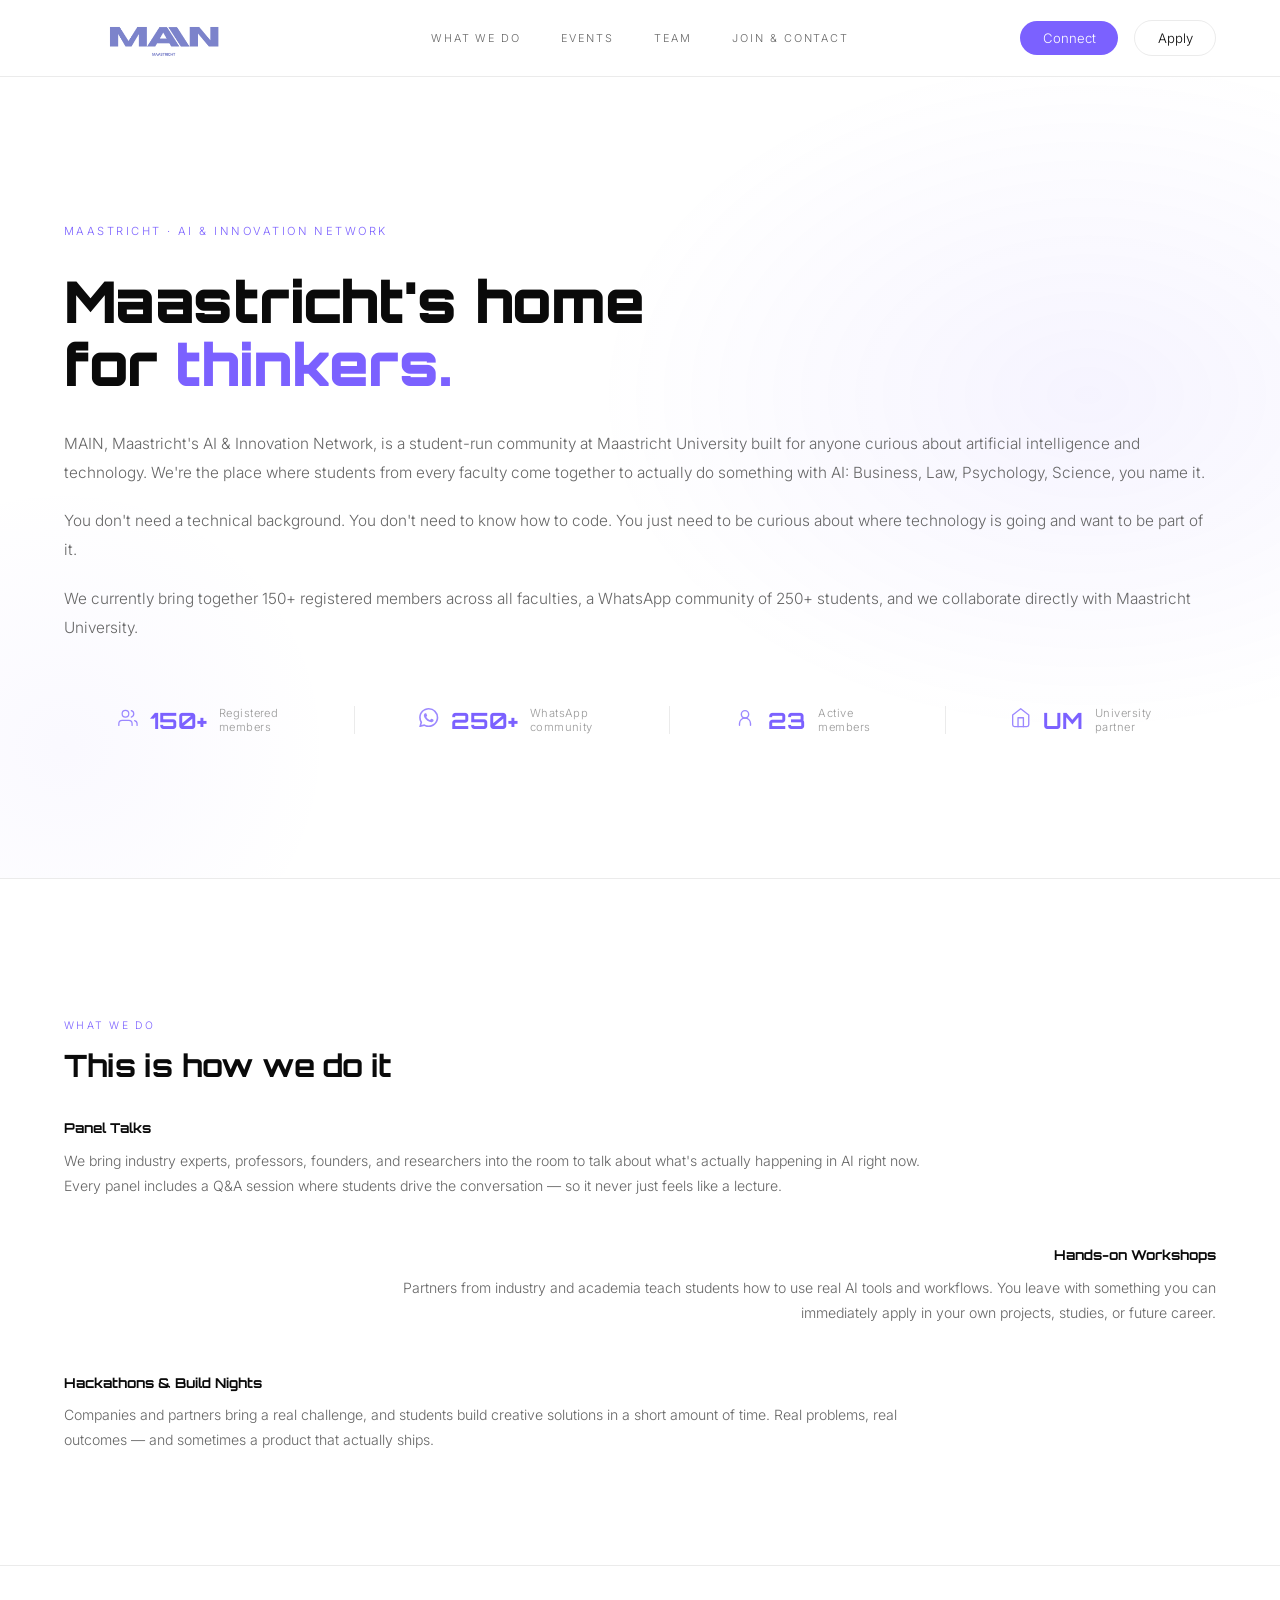
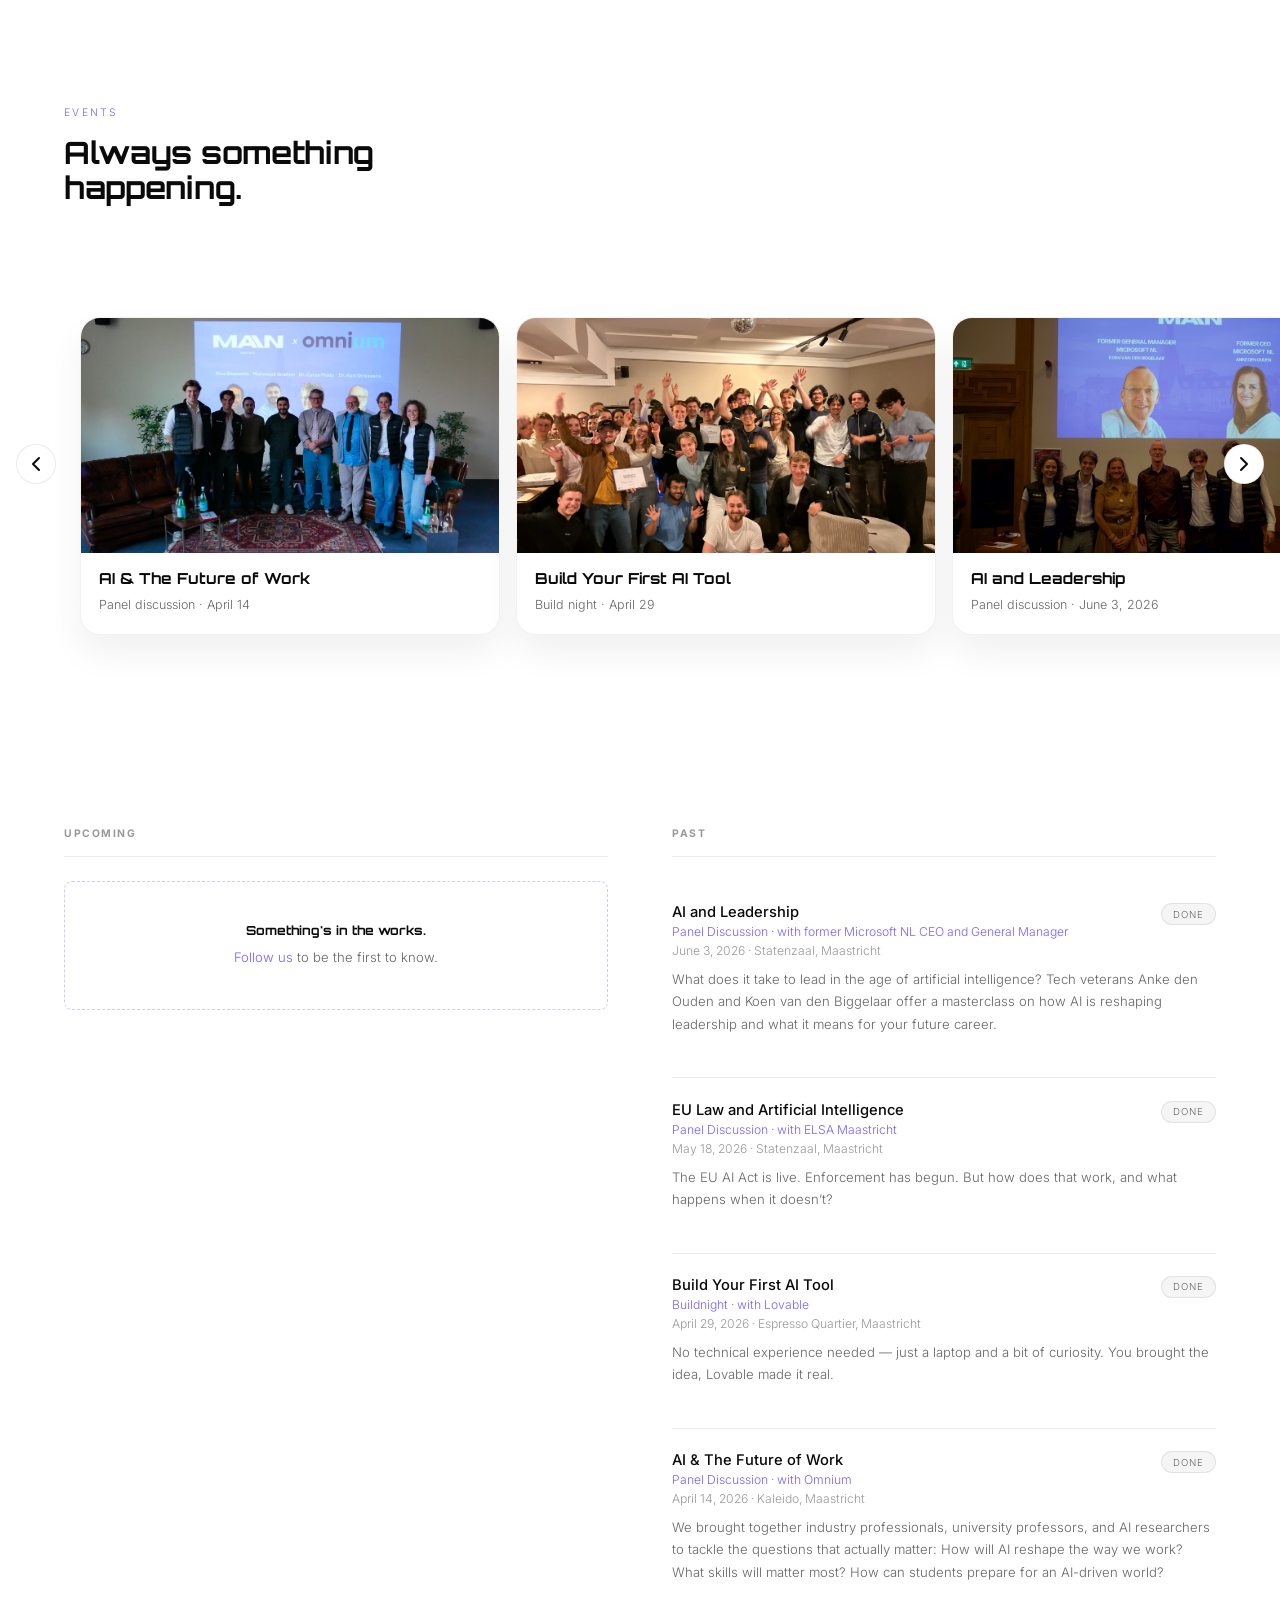
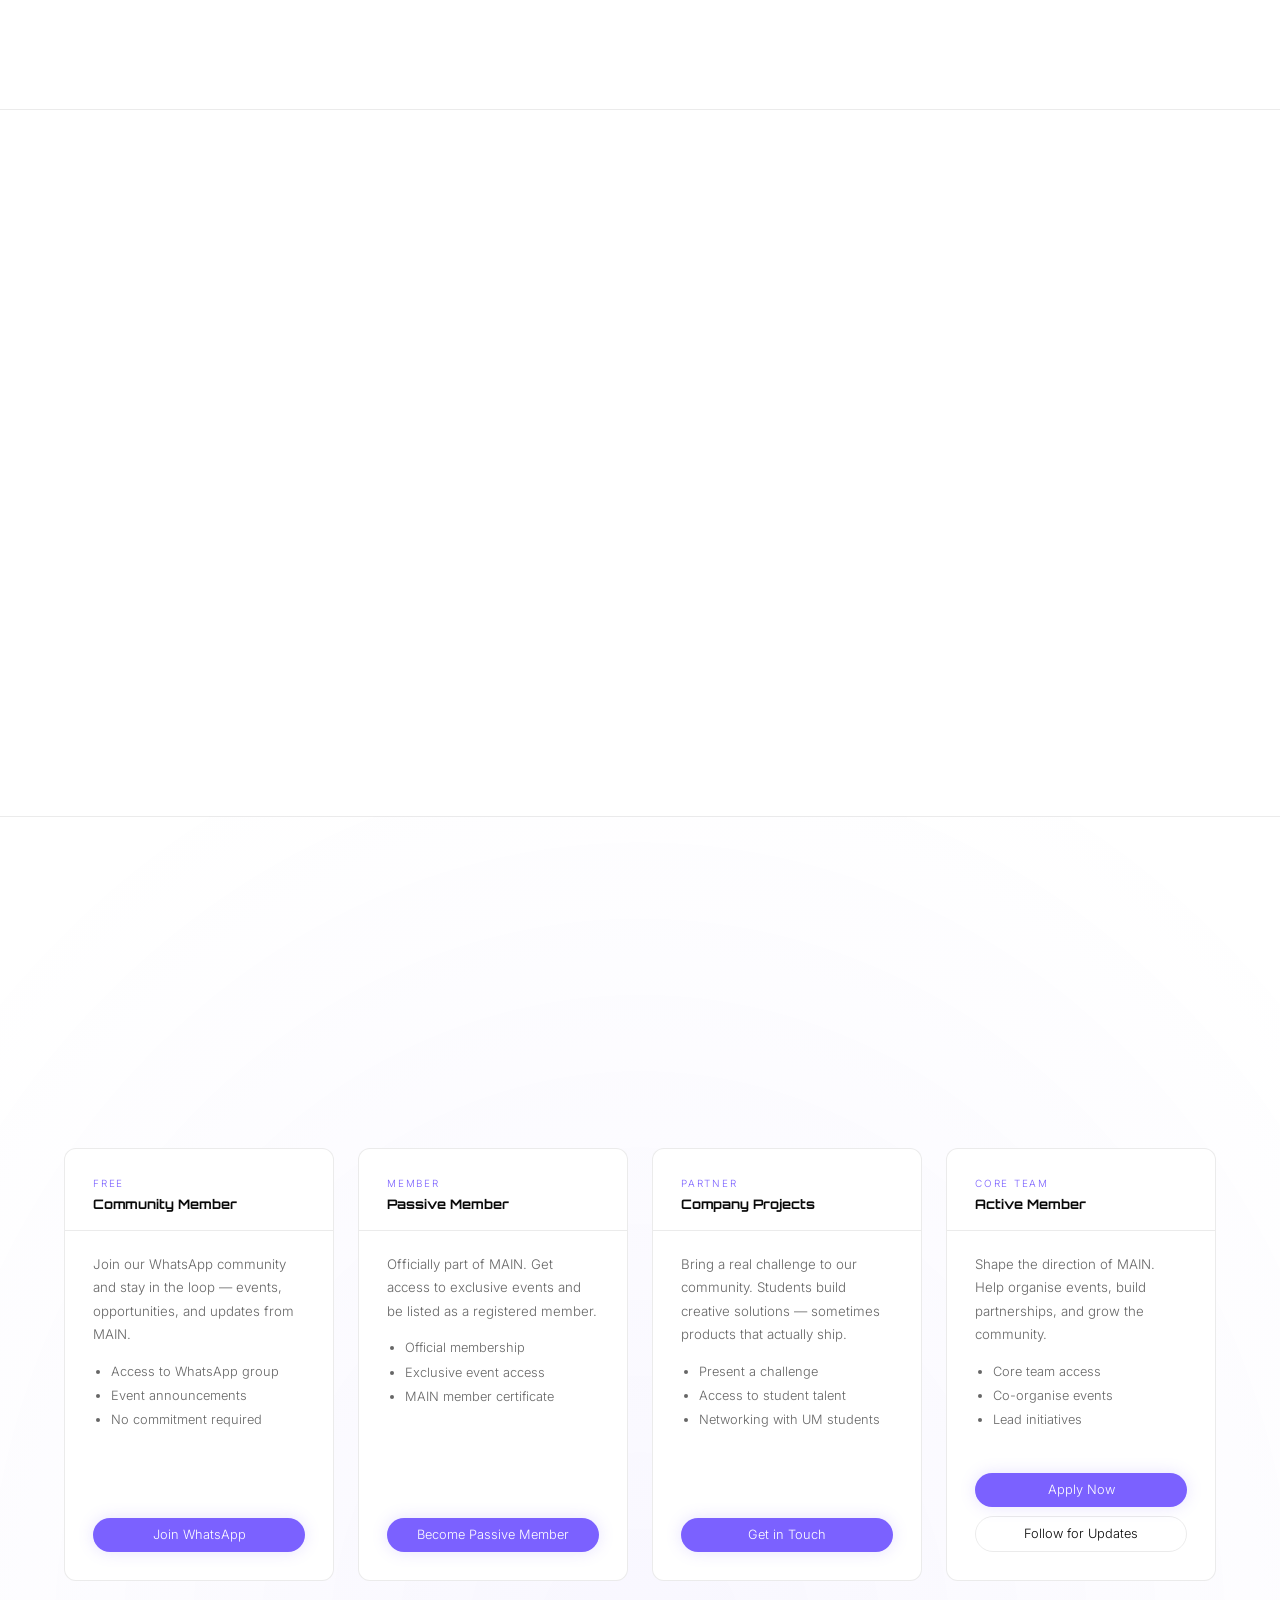
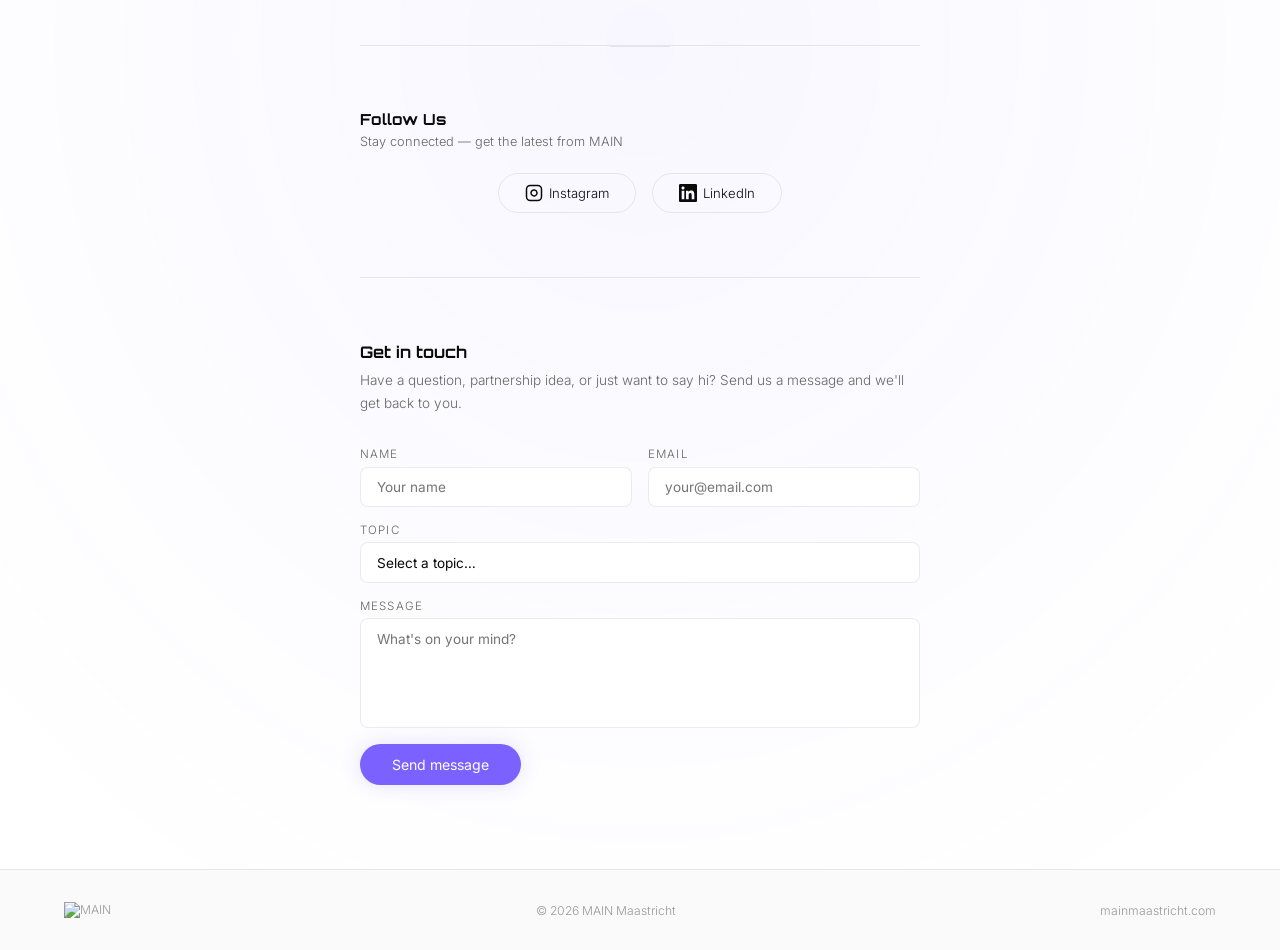
==== commit bbd1bfe6: "made one small change for the join and contact section." ====
--- a/index.html
+++ b/index.html
@@ -18,6 +18,7 @@
         <a href="#what">What we do</a>
         <a href="#events">Events</a>
         <a href="#team">Team</a>
+        <a href="#joinAndContact">Join & Contact</a>
     </div>
     <div class="nav-right">
         <a href="#join" class="nav-cta">Connect</a>
@@ -32,6 +33,7 @@
     <a href="#what" onclick="closeMenu()">What we do</a>
     <a href="#events" onclick="closeMenu()">Events</a>
     <a href="#team" onclick="closeMenu()">Team</a>
+    <a href="#joinAndContact" onclick="closeMenu()">Join & Contact</a>
     <a href="#join" class="nav-cta" onclick="closeMenu()">Connect</a>
     <a href="https://tally.so/r/68rNAe?utm_source=ig&utm_medium=social&utm_content=link_in_bio&fbclid=PAZXh0bgNhZW0CMTEAc3J0YwZhcHBfaWQMMjU2MjgxMDQwNTU4AAGnw_uHqAKVMPxE0WVYSXbmAWzOkmwdYm6o9sFSivX8DV3H677qOb2EKbenT-4_aem_z7sTtI1TGosHFUo3yZt-IA" class="nav-cta" target="_blank" rel="noopener" onclick="closeMenu()">Apply</a>
 </div>
@@ -128,7 +130,7 @@
                     </div>
                 </a>
                 </a>
-                    <a class="gallery-card" href="#event-former-microsoft-nl">
+                    <a class="gallery-card" href="#event-elsa">
                     <img src="img/events/event_elsa.jpeg" alt="Build Your First AI Tool" />
                     <div class="gallery-copy">
                         <p class="gallery-title">EU Law and Artificial Intelligence</p>
@@ -147,7 +149,7 @@
             <h3>Upcoming</h3>
             <div class="ev-teaser">
                 <h4>Something's in the works.</h4>
-                <p><a href="https://www.instagram.com/main.maastricht/" target="_blank">Follow us</a> to be the first to know.</p>
+                <p><a href="#joinAndContact">Follow us</a> to be the first to know.</p>
             </div>
         </div>
         <div class="ev-col">
@@ -163,7 +165,7 @@
                 </div>
                 <p class="ev-desc">What does it take to lead in the age of artificial intelligence? Tech veterans Anke den Ouden and Koen van den Biggelaar offer a masterclass on how AI is reshaping leadership and what it means for your future career.</p><br>
             </div>
-            <div id="event-former-microsoft-nl" class="ev-item">
+            <div id="event-elsa" class="ev-item">
                 <div class="ev-item-top">
                     <div>
                         <p class="ev-name">EU Law and Artificial Intelligence</p>
@@ -220,27 +222,6 @@
             <span class="pill">External Relations</span>
             <span class="pill">Tech</span>
         </div>
-    </div>
-</section>
-
-<!-- JOIN — File 2 unchanged -->
-<section id="join">
-    <p class="s-label reveal">Join</p>
-    <h2 class="reveal">Ready to get<br />involved?</h2>
-    <p class="s-sub reveal">Join the community, come to events, and connect with people who care about the same things you do.</p>
-    <div class="join-btns reveal">
-        <a href="https://chat.whatsapp.com/K6Es4IONAYrEkVpQLfkUw3" class="btn-wa" target="_blank">
-            <svg width="18" height="18" viewBox="0 0 24 24" fill="currentColor"><path d="M17.472 14.382c-.297-.149-1.758-.867-2.03-.967-.273-.099-.471-.148-.67.15-.197.297-.767.966-.94 1.164-.173.199-.347.223-.644.075-.297-.15-1.255-.463-2.39-1.475-.883-.788-1.48-1.761-1.653-2.059-.173-.297-.018-.458.13-.606.134-.133.298-.347.446-.52.149-.174.198-.298.298-.497.099-.198.05-.371-.025-.52-.075-.149-.669-1.612-.916-2.207-.242-.579-.487-.5-.669-.51-.173-.008-.371-.01-.57-.01-.198 0-.52.074-.792.372-.272.297-1.04 1.016-1.04 2.479 0 1.462 1.065 2.875 1.213 3.074.149.198 2.096 3.2 5.077 4.487.709.306 1.262.489 1.694.625.712.227 1.36.195 1.871.118.571-.085 1.758-.719 2.006-1.413.248-.694.248-1.289.173-1.413-.074-.124-.272-.198-.57-.347m-5.421 7.403h-.004a9.87 9.87 0 01-5.031-1.378l-.361-.214-3.741.982.998-3.648-.235-.374a9.86 9.86 0 01-1.51-5.26c.001-5.45 4.436-9.884 9.888-9.884 2.64 0 5.122 1.03 6.988 2.898a9.825 9.825 0 012.893 6.994c-.003 5.45-4.437 9.884-9.885 9.884m8.413-18.297A11.815 11.815 0 0012.05 0C5.495 0 .16 5.335.157 11.892c0 2.096.547 4.142 1.588 5.945L.057 24l6.305-1.654a11.882 11.882 0 005.683 1.448h.005c6.554 0 11.89-5.335 11.893-11.893a11.821 11.821 0 00-3.48-8.413z"/></svg>
-            WhatsApp Community
-        </a>
-        <a href="https://www.instagram.com/main.maastricht/?hl=en" class="btn-ig" target="_blank">
-            <svg width="18" height="18" viewBox="0 0 24 24" fill="none" stroke="currentColor" stroke-width="2" stroke-linecap="round" stroke-linejoin="round"><rect x="2" y="2" width="20" height="20" rx="5" ry="5"/><path d="M16 11.37A4 4 0 1 1 12.63 8 4 4 0 0 1 16 11.37z"/><line x1="17.5" y1="6.5" x2="17.51" y2="6.5"/></svg>
-            Instagram
-        </a>
-        <a href="https://forms.office.com/pages/responsepage.aspx?id=DQSIkWdsW0yxEjajBLZtrQAAAAAAAAAAAANAAXBOZiRUNDA3REZaRTJNM0RRTVBUWUMwN1hBTjlNMS4u&utm_source=ig&utm_medium=social&utm_content=link_in_bio&fbclid=PAZXh0bgNhZW0CMTEAc3J0YwZhcHBfaWQMMjU2MjgxMDQwNTU4AAGnErYpOanM1RWUnKwk-SunzYqMNqrr2kEL7DU62p9qg1LWQjmzVRQKdb_EXNo_aem_FZL7GngWaL0TPlByzgQQZA&route=shorturl" class="btn-apply" target="_blank" rel="noopener">
-            <svg width="18" height="18" viewBox="0 0 24 24" fill="none" stroke="currentColor" stroke-width="2" stroke-linecap="round" stroke-linejoin="round"><path d="M14 2H6a2 2 0 0 0-2 2v16a2 2 0 0 0 2 2h12a2 2 0 0 0 2-2V8z"/><polyline points="14 2 14 8 20 8"/><line x1="16" y1="13" x2="8" y2="13"/><line x1="16" y1="17" x2="8" y2="17"/><polyline points="10 9 9 9 8 9"/></svg>
-            Become Passive Member
-        </a>
     </div>
 </section>
 
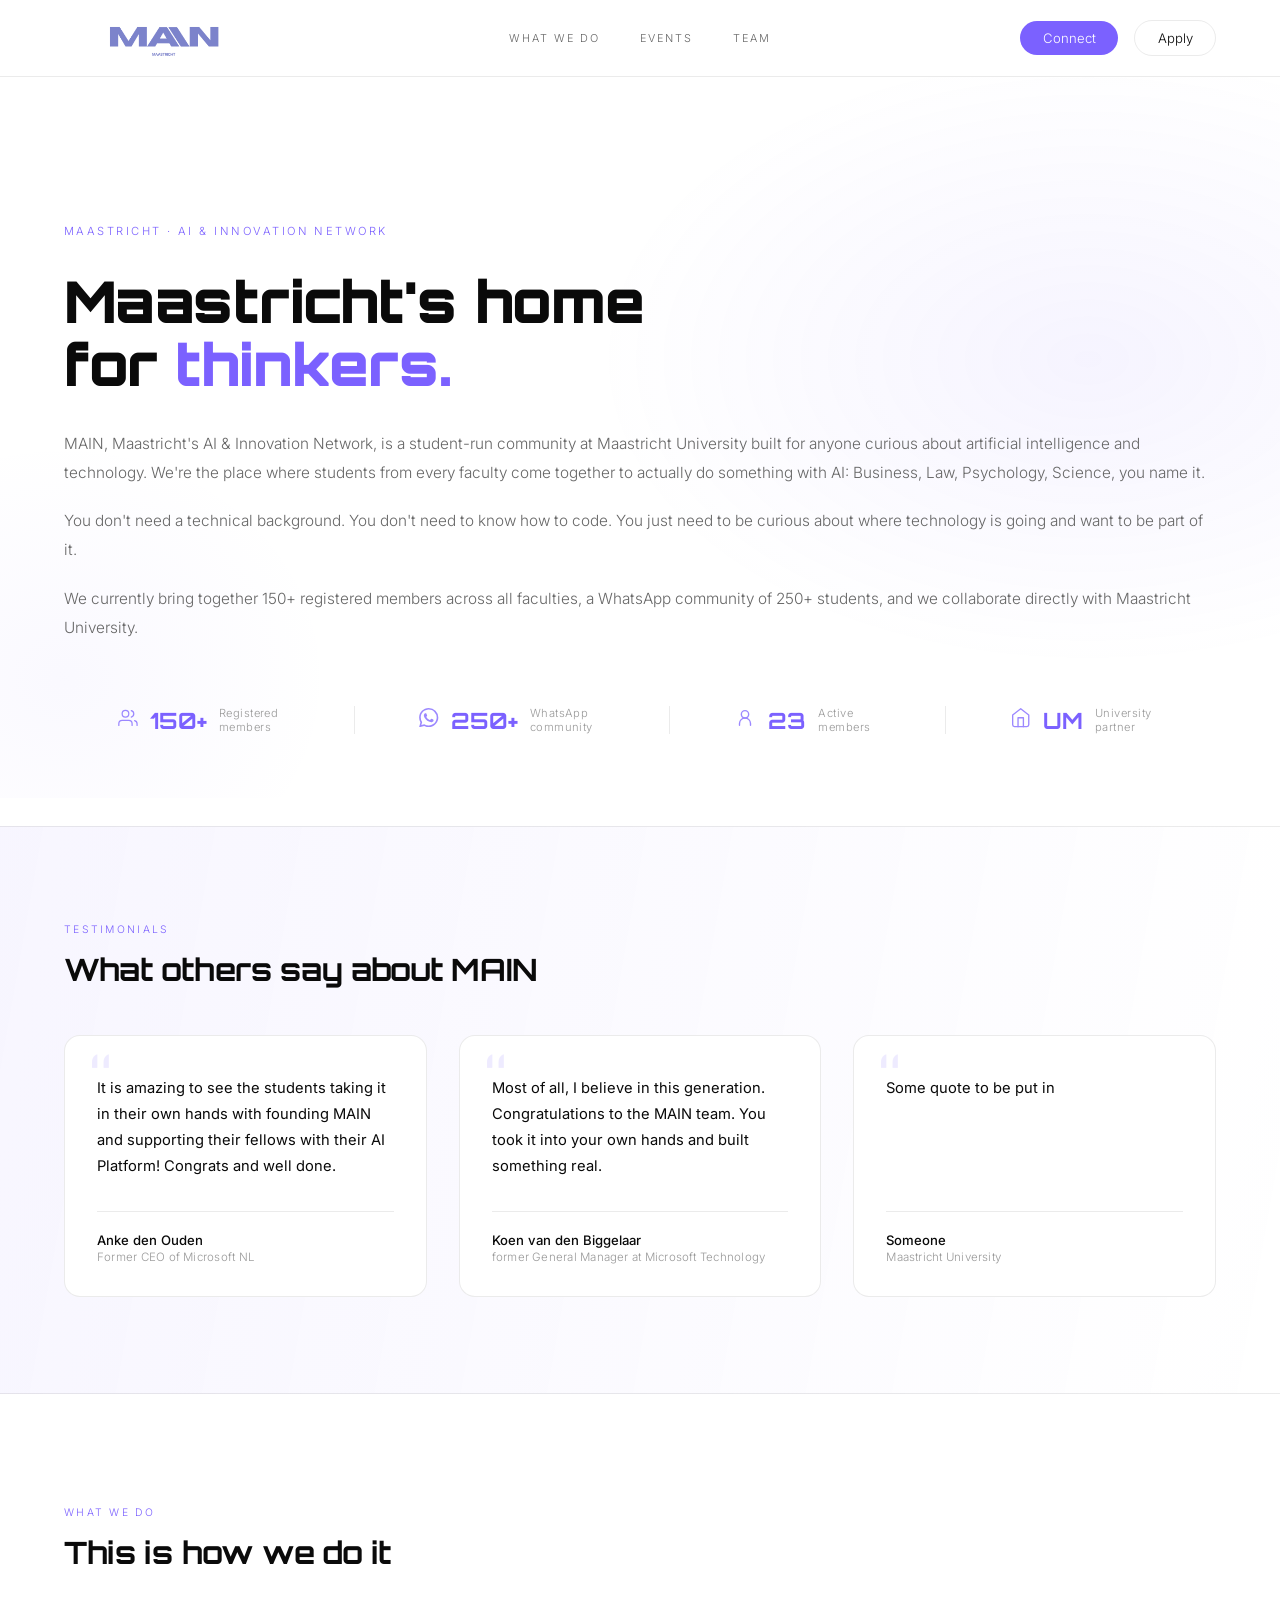
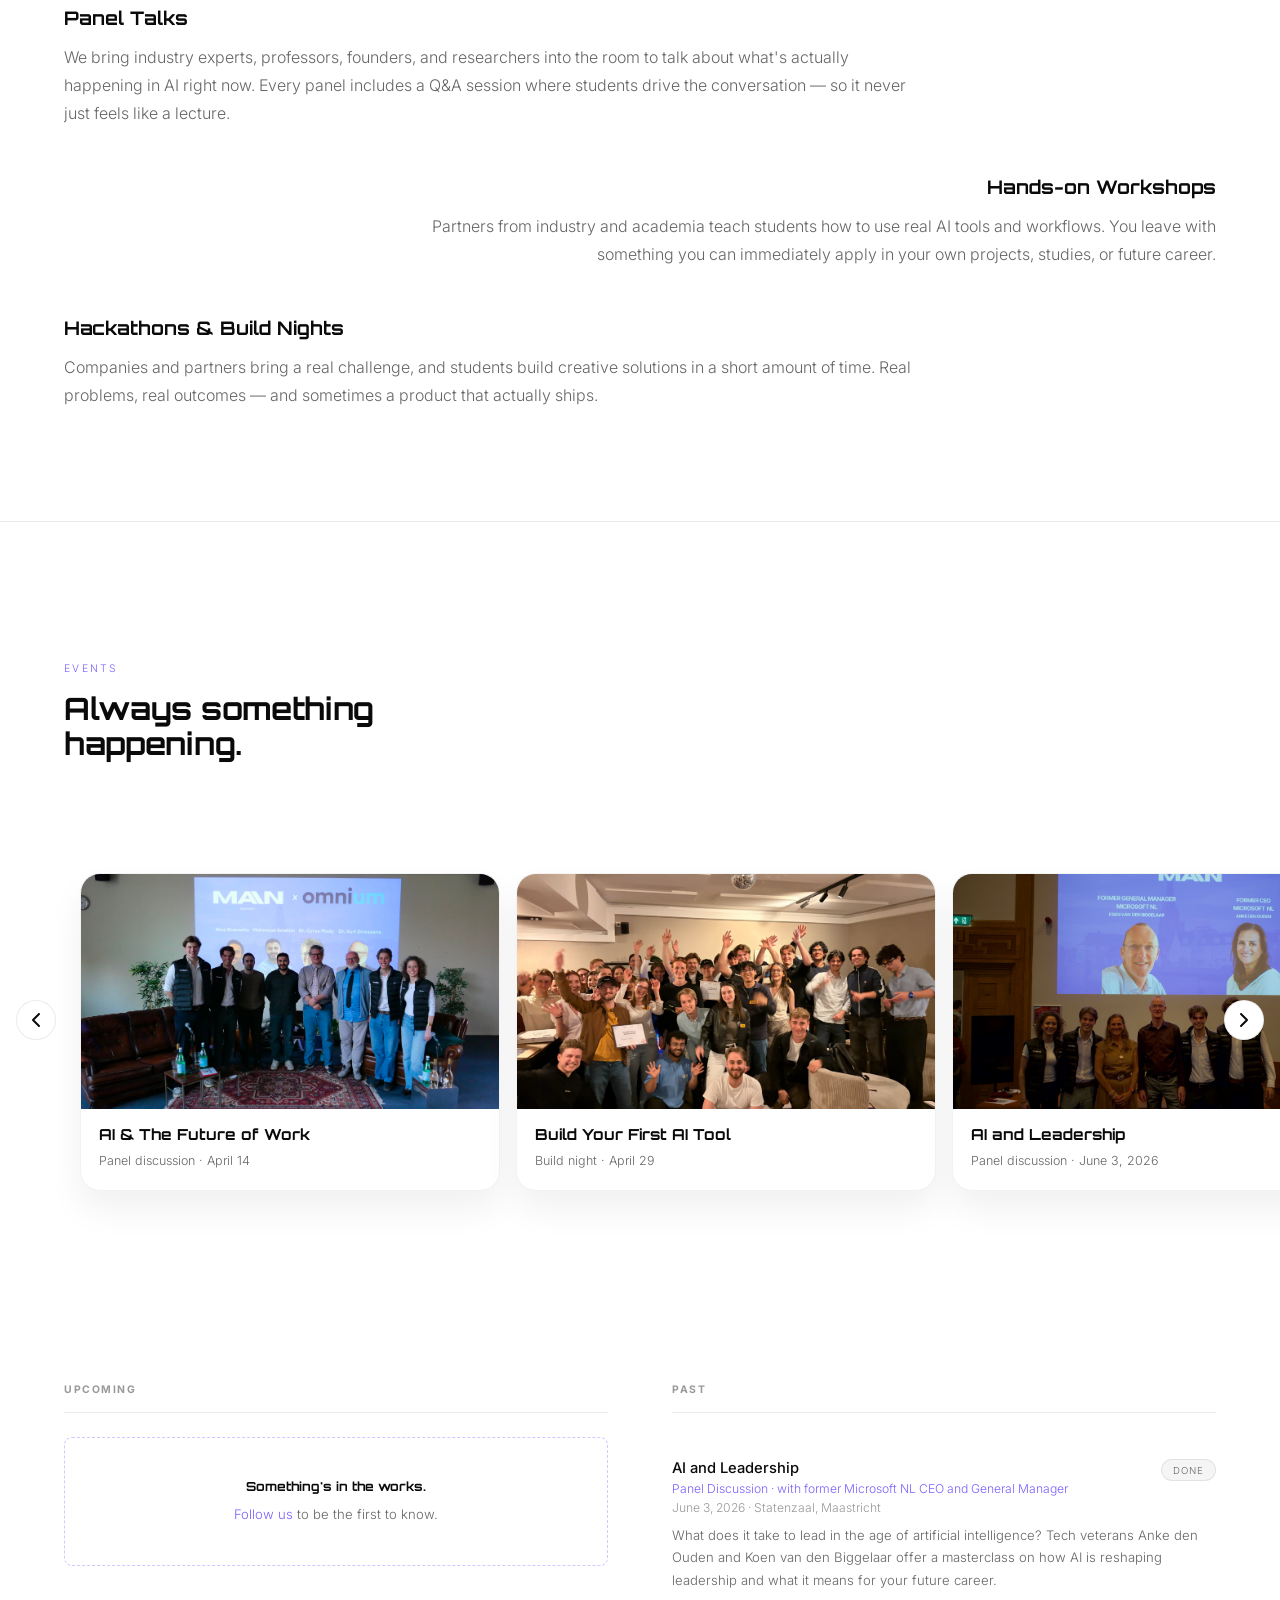
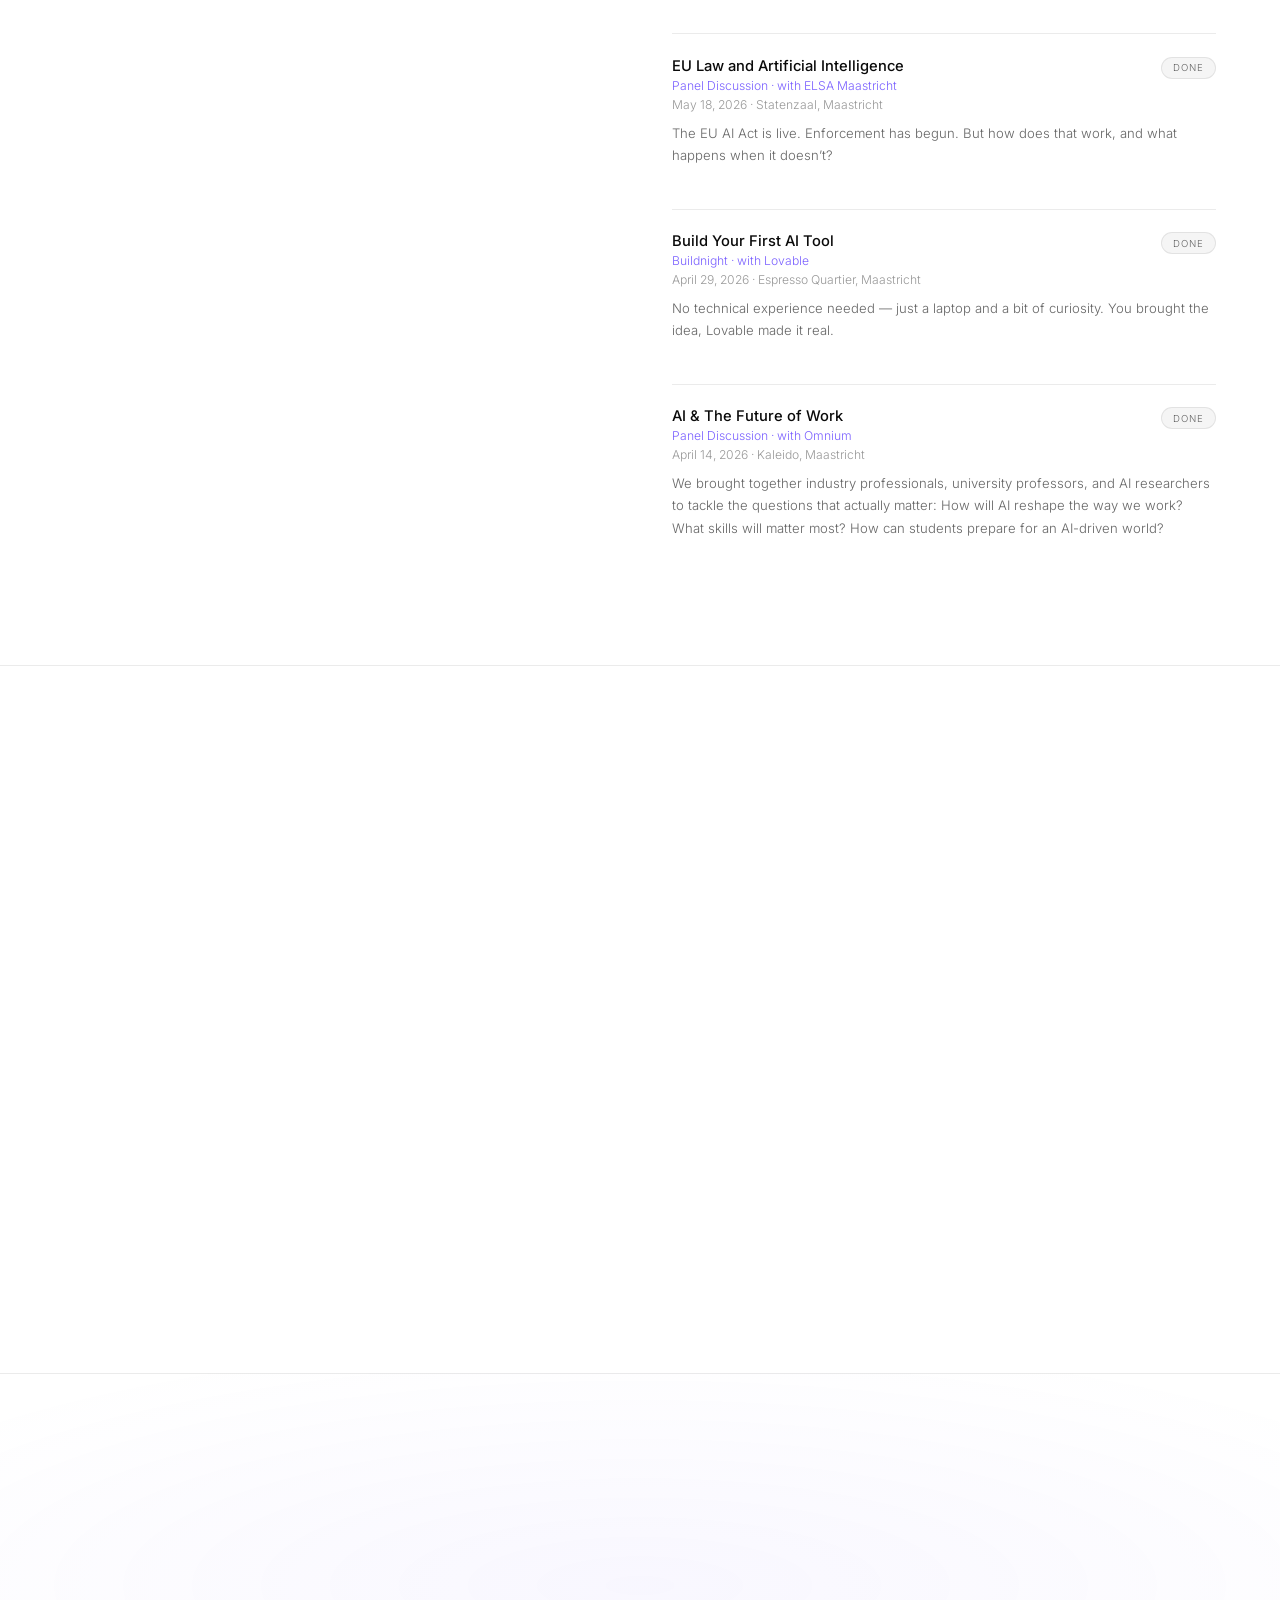
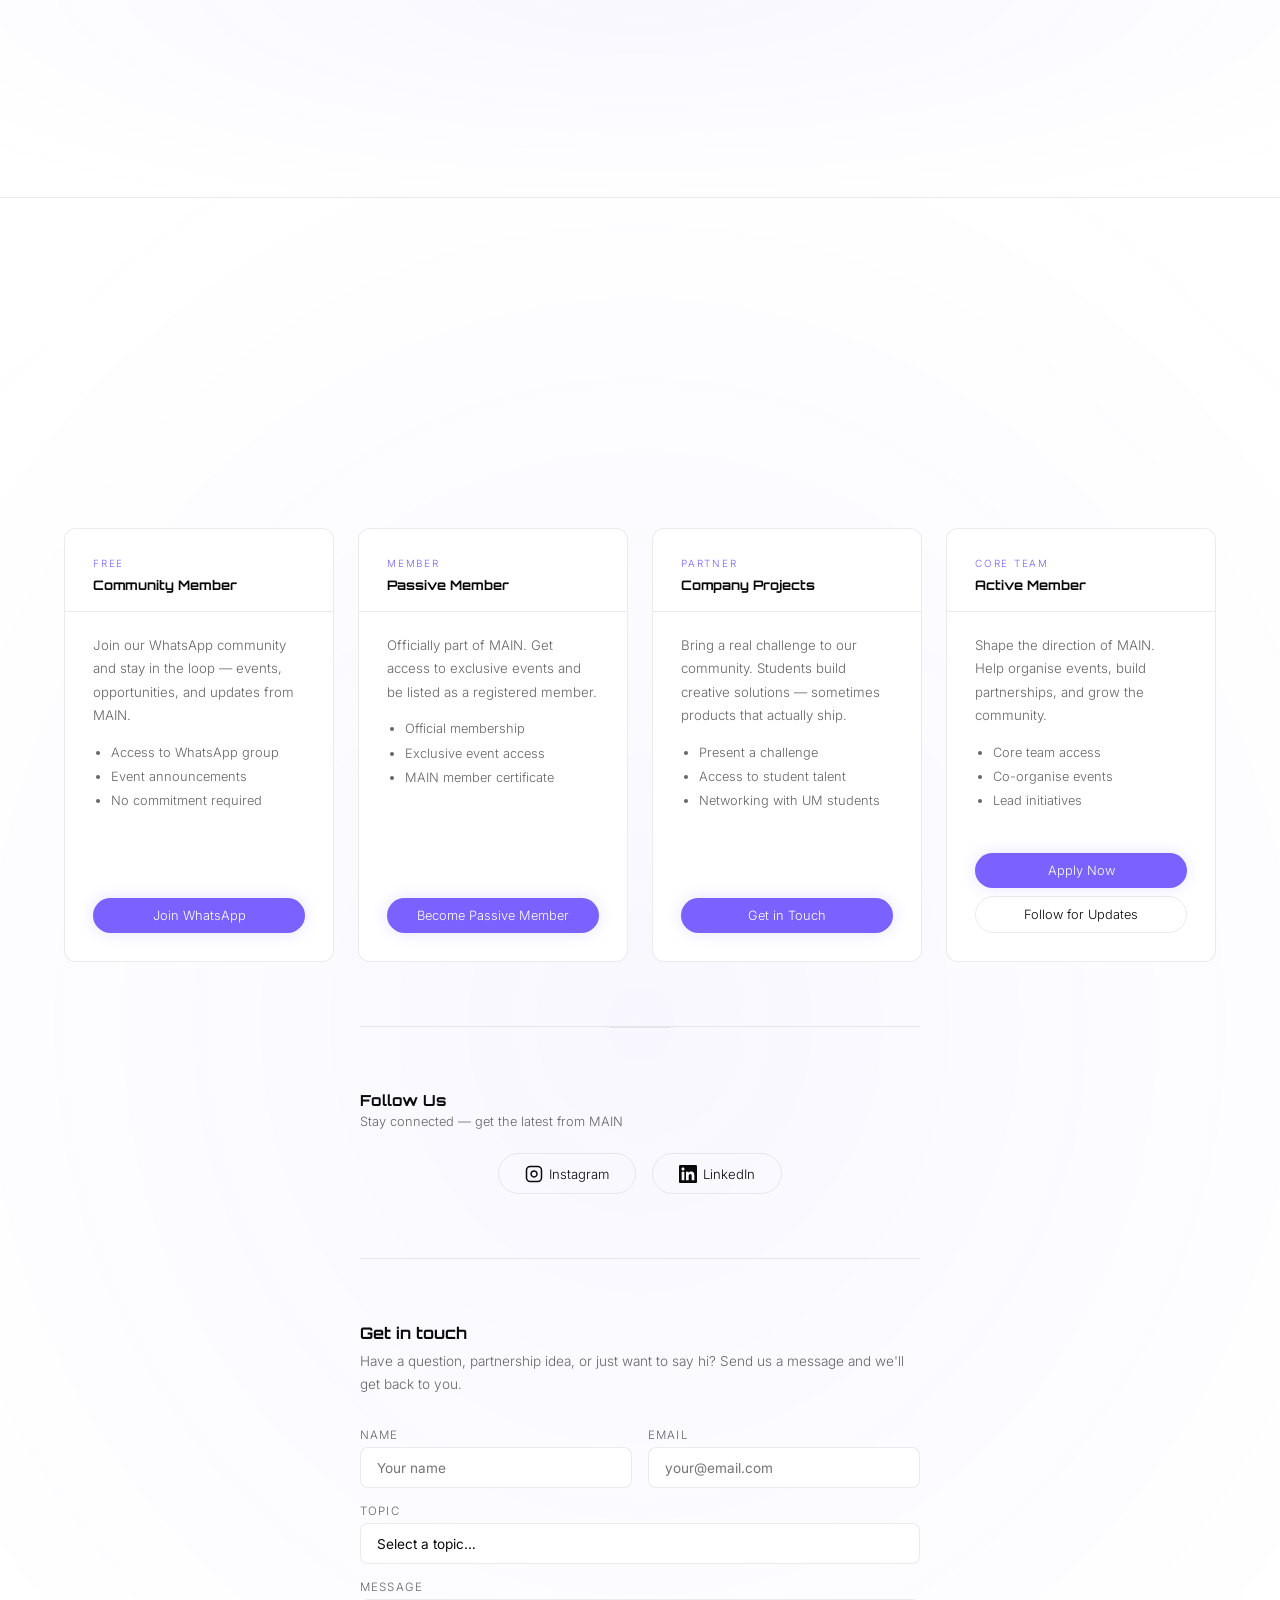
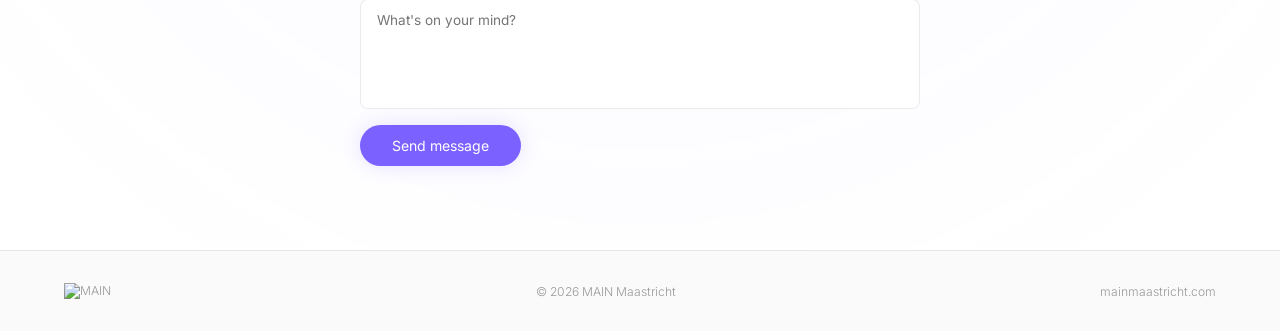
==== commit 017688de: "implemented quotes" ====
--- a/index.html
+++ b/index.html
@@ -18,7 +18,6 @@
         <a href="#what">What we do</a>
         <a href="#events">Events</a>
         <a href="#team">Team</a>
-        <a href="#joinAndContact">Join & Contact</a>
     </div>
     <div class="nav-right">
         <a href="#join" class="nav-cta">Connect</a>
@@ -33,7 +32,6 @@
     <a href="#what" onclick="closeMenu()">What we do</a>
     <a href="#events" onclick="closeMenu()">Events</a>
     <a href="#team" onclick="closeMenu()">Team</a>
-    <a href="#joinAndContact" onclick="closeMenu()">Join & Contact</a>
     <a href="#join" class="nav-cta" onclick="closeMenu()">Connect</a>
     <a href="https://tally.so/r/68rNAe?utm_source=ig&utm_medium=social&utm_content=link_in_bio&fbclid=PAZXh0bgNhZW0CMTEAc3J0YwZhcHBfaWQMMjU2MjgxMDQwNTU4AAGnw_uHqAKVMPxE0WVYSXbmAWzOkmwdYm6o9sFSivX8DV3H677qOb2EKbenT-4_aem_z7sTtI1TGosHFUo3yZt-IA" class="nav-cta" target="_blank" rel="noopener" onclick="closeMenu()">Apply</a>
 </div>
@@ -78,6 +76,40 @@
 
 </section>
 
+<section id="quotes" class="reveal">
+    <p class="s-label">Testimonials</p>
+    <h2>What others say about MAIN</h2>
+    
+    <div class="quotes-grid">
+        <div class="quote-card">
+            <div class="quote-icon">“</div>
+            <h3>It is amazing to see the students taking it in their own hands with founding MAIN and supporting their fellows with their AI Platform! Congrats and well done.</h3>
+            <div class="quote-author">
+                <p class="author-name">Anke den Ouden</p>
+                <p class="author-title">Former CEO of Microsoft NL</p>
+            </div>
+        </div>
+
+        <div class="quote-card">
+            <div class="quote-icon">“</div>
+            <h3>Most of all, I believe in this generation. Congratulations to the MAIN team. You took it into your own hands and built something real.</h3>
+            <div class="quote-author">
+                <p class="author-name">Koen van den Biggelaar</p>
+                <p class="author-title">former General Manager at Microsoft Technology</p>
+            </div>
+        </div>
+
+        <div class="quote-card">
+            <div class="quote-icon">“</div>
+            <h3>Some quote to be put in</h3>
+            <div class="quote-author">
+                <p class="author-name">Someone</p>
+                <p class="author-title">Maastricht University</p>
+            </div>
+        </div>
+    </div>
+</section>
+
 <!-- WHAT — File 2 unchanged -->
 <section id="what">
     <p class="s-label reveal">What we do</p>
@@ -149,7 +181,7 @@
             <h3>Upcoming</h3>
             <div class="ev-teaser">
                 <h4>Something's in the works.</h4>
-                <p><a href="#joinAndContact">Follow us</a> to be the first to know.</p>
+                <p><a href="https://www.instagram.com/main.maastricht/" target="_blank">Follow us</a> to be the first to know.</p>
             </div>
         </div>
         <div class="ev-col">
@@ -222,6 +254,27 @@
             <span class="pill">External Relations</span>
             <span class="pill">Tech</span>
         </div>
+    </div>
+</section>
+
+<!-- JOIN — File 2 unchanged -->
+<section id="join">
+    <p class="s-label reveal">Join</p>
+    <h2 class="reveal">Ready to get<br />involved?</h2>
+    <p class="s-sub reveal">Join the community, come to events, and connect with people who care about the same things you do.</p>
+    <div class="join-btns reveal">
+        <a href="https://chat.whatsapp.com/K6Es4IONAYrEkVpQLfkUw3" class="btn-wa" target="_blank">
+            <svg width="18" height="18" viewBox="0 0 24 24" fill="currentColor"><path d="M17.472 14.382c-.297-.149-1.758-.867-2.03-.967-.273-.099-.471-.148-.67.15-.197.297-.767.966-.94 1.164-.173.199-.347.223-.644.075-.297-.15-1.255-.463-2.39-1.475-.883-.788-1.48-1.761-1.653-2.059-.173-.297-.018-.458.13-.606.134-.133.298-.347.446-.52.149-.174.198-.298.298-.497.099-.198.05-.371-.025-.52-.075-.149-.669-1.612-.916-2.207-.242-.579-.487-.5-.669-.51-.173-.008-.371-.01-.57-.01-.198 0-.52.074-.792.372-.272.297-1.04 1.016-1.04 2.479 0 1.462 1.065 2.875 1.213 3.074.149.198 2.096 3.2 5.077 4.487.709.306 1.262.489 1.694.625.712.227 1.36.195 1.871.118.571-.085 1.758-.719 2.006-1.413.248-.694.248-1.289.173-1.413-.074-.124-.272-.198-.57-.347m-5.421 7.403h-.004a9.87 9.87 0 01-5.031-1.378l-.361-.214-3.741.982.998-3.648-.235-.374a9.86 9.86 0 01-1.51-5.26c.001-5.45 4.436-9.884 9.888-9.884 2.64 0 5.122 1.03 6.988 2.898a9.825 9.825 0 012.893 6.994c-.003 5.45-4.437 9.884-9.885 9.884m8.413-18.297A11.815 11.815 0 0012.05 0C5.495 0 .16 5.335.157 11.892c0 2.096.547 4.142 1.588 5.945L.057 24l6.305-1.654a11.882 11.882 0 005.683 1.448h.005c6.554 0 11.89-5.335 11.893-11.893a11.821 11.821 0 00-3.48-8.413z"/></svg>
+            WhatsApp Community
+        </a>
+        <a href="https://www.instagram.com/main.maastricht/?hl=en" class="btn-ig" target="_blank">
+            <svg width="18" height="18" viewBox="0 0 24 24" fill="none" stroke="currentColor" stroke-width="2" stroke-linecap="round" stroke-linejoin="round"><rect x="2" y="2" width="20" height="20" rx="5" ry="5"/><path d="M16 11.37A4 4 0 1 1 12.63 8 4 4 0 0 1 16 11.37z"/><line x1="17.5" y1="6.5" x2="17.51" y2="6.5"/></svg>
+            Instagram
+        </a>
+        <a href="https://forms.office.com/pages/responsepage.aspx?id=DQSIkWdsW0yxEjajBLZtrQAAAAAAAAAAAANAAXBOZiRUNDA3REZaRTJNM0RRTVBUWUMwN1hBTjlNMS4u&utm_source=ig&utm_medium=social&utm_content=link_in_bio&fbclid=PAZXh0bgNhZW0CMTEAc3J0YwZhcHBfaWQMMjU2MjgxMDQwNTU4AAGnErYpOanM1RWUnKwk-SunzYqMNqrr2kEL7DU62p9qg1LWQjmzVRQKdb_EXNo_aem_FZL7GngWaL0TPlByzgQQZA&route=shorturl" class="btn-apply" target="_blank" rel="noopener">
+            <svg width="18" height="18" viewBox="0 0 24 24" fill="none" stroke="currentColor" stroke-width="2" stroke-linecap="round" stroke-linejoin="round"><path d="M14 2H6a2 2 0 0 0-2 2v16a2 2 0 0 0 2 2h12a2 2 0 0 0 2-2V8z"/><polyline points="14 2 14 8 20 8"/><line x1="16" y1="13" x2="8" y2="13"/><line x1="16" y1="17" x2="8" y2="17"/><polyline points="10 9 9 9 8 9"/></svg>
+            Become Passive Member
+        </a>
     </div>
 </section>
 
--- a/css/styles.css
+++ b/css/styles.css
@@ -9,8 +9,8 @@
 :root {
     --bg: #ffffff;
     --black: #0a0a0a;
-    --purple: #7b61ff;
-    --purple-light: #a78bfa;
+    --purple: rgb(123, 97, 255);
+    --purple-light: rgb(167, 139, 250);
     --purple-dim: #ede9fe;
     --gray: #666;
     --gray-light: #999;
@@ -205,7 +205,7 @@
 /* HERO — File 1 */
 #hero {
     position: relative;
-    padding: 9rem 4rem 5rem;
+    padding: 9rem 4rem 4rem;
     overflow: hidden;
     min-height: 50vh;
     display: flex;
@@ -287,6 +287,105 @@
     font-weight: 300;
     font-family: 'Inter', sans-serif;
 }
+/* 
+/* ─── REFACTORED QUOTES SECTION ─────────────────────────────────────────── */
+#quotes {
+    border-top: 1px solid var(--border);
+    border-bottom: 1px solid var(--border);
+    background: linear-gradient(100deg, rgba(133, 108, 255, 0.063) 0%, rgba(255, 255, 255, 0) 100%);
+    padding: 6rem 4rem;
+}
+
+.quotes-grid {
+    display: grid;
+    grid-template-columns: repeat(3, 1fr);
+    gap: 2rem;
+    margin-top: 3rem;
+    align-items: stretch;
+}
+
+.quote-card {
+    position: relative;
+    background: #ffffff;
+    border: 1px solid var(--border);
+    border-radius: 16px;
+    padding: 2.5rem 2rem 2rem;
+    display: flex;
+    flex-direction: column;
+    justify-content: space-between;
+    transition: transform 0.3s cubic-bezier(0.16, 1, 0.3, 1), box-shadow 0.3s ease, border-color 0.3s ease;
+}
+
+.quote-card:hover {
+    transform: translateY(-4px);
+    border-color: rgba(123, 97, 255, 0.3);
+    box-shadow: 0 20px 40px rgba(123, 97, 255, 0.05);
+}
+
+.quote-icon {
+    position: absolute;
+    top: 0.5rem;
+    left: 1.5rem;
+    font-size: 4rem;
+    font-family: 'Orbitron', sans-serif;
+    color: var(--purple);
+    opacity: 0.12;
+    line-height: 1;
+    pointer-events: none;
+}
+
+.quote-card h3 {
+    font-family: 'Inter', sans-serif;
+    font-size: 0.92rem;
+    font-weight: 400;
+    line-height: 1.75;
+    color: var(--black);
+    margin-bottom: 2rem;
+    position: relative;
+    z-index: 1;
+}
+
+.quote-author {
+    border-top: 1px solid var(--border);
+    padding-top: 1.2rem;
+}
+
+.author-name {
+    font-size: 0.82rem;
+    font-weight: 500;
+    color: var(--black);
+    margin-bottom: 0.15rem;
+}
+
+.author-title {
+    font-size: 0.72rem;
+    color: var(--gray-light);
+    font-family: 'Inter', sans-serif;
+    letter-spacing: 0.02em;
+}
+
+/* RESPONSIVE DESIGN EXTENSIONS */
+@media (max-width: 1024px) {
+    .quotes-grid {
+        grid-template-columns: repeat(2, 1fr);
+        gap: 1.5rem;
+    }
+}
+
+@media (max-width: 700px) {
+    #quotes {
+        padding: 5rem 1.5rem;
+    }
+    .quotes-grid {
+        grid-template-columns: 1fr;
+        gap: 1.5rem;
+        margin-top: 2rem;
+    }
+    .quote-card {
+        padding: 2rem 1.5rem 1.5rem;
+    }
+} */
+
 
 .stats-strip {
     display: flex;
@@ -380,7 +479,7 @@
 .stats-bar {
     /* border-top: 1px solid var(--border);
     border-bottom: 1px solid var(--border); */
-    padding: 4rem 0  4rem;
+    padding: 4rem 0 0rem;
     display: flex;
     align-items: center;
     justify-content: center;
@@ -451,7 +550,7 @@
 }
 
 #what {
-    border-top: 1px solid var(--border);
+    /* border-top: 1px solid var(--border); */
 }
 
 .formats {
@@ -463,7 +562,7 @@
 }
 
 .fcard {
-    position: relative;
+    position: relative; 
     overflow: hidden;
     background: #fff;
 }
@@ -492,7 +591,7 @@
 
 .fcard h3 {
     font-family: 'Orbitron', sans-serif;
-    font-size: 0.85rem;
+    /* font-size: 0.85rem; */
     font-weight: 700;
     margin-bottom: 0.8rem;
     color: var(--black);
@@ -500,7 +599,7 @@
 
 .fcard p {
     color: var(--gray);
-    font-size: 0.88rem;
+    /* font-size: 0.88rem; */
     line-height: 1.75;
     font-family: 'Inter', sans-serif;
 }
@@ -661,6 +760,7 @@
     padding: 1.4rem 0;
     border-bottom: 1px solid var(--border);
     transition: border-color 0.2s;
+    scroll-margin-top: 6rem;
 }
 
 .ev-item:last-child {
@@ -922,8 +1022,10 @@
 
 /* JOIN — File 2 unchanged */
 #join {
+    padding: 3rem 0 7rem;
     border-top: 1px solid var(--border);
     text-align: center;
+    align-items: center;
     background: radial-gradient(ellipse 70% 60% at 50% 50%, rgba(123, 97, 255, 0.05), transparent);
 }
 
@@ -933,6 +1035,8 @@
 #join .s-sub {
     text-align: center;
     margin-bottom: 3rem;
+    margin-left: auto;
+    margin-right: auto;
 }
 
 .join-btns {
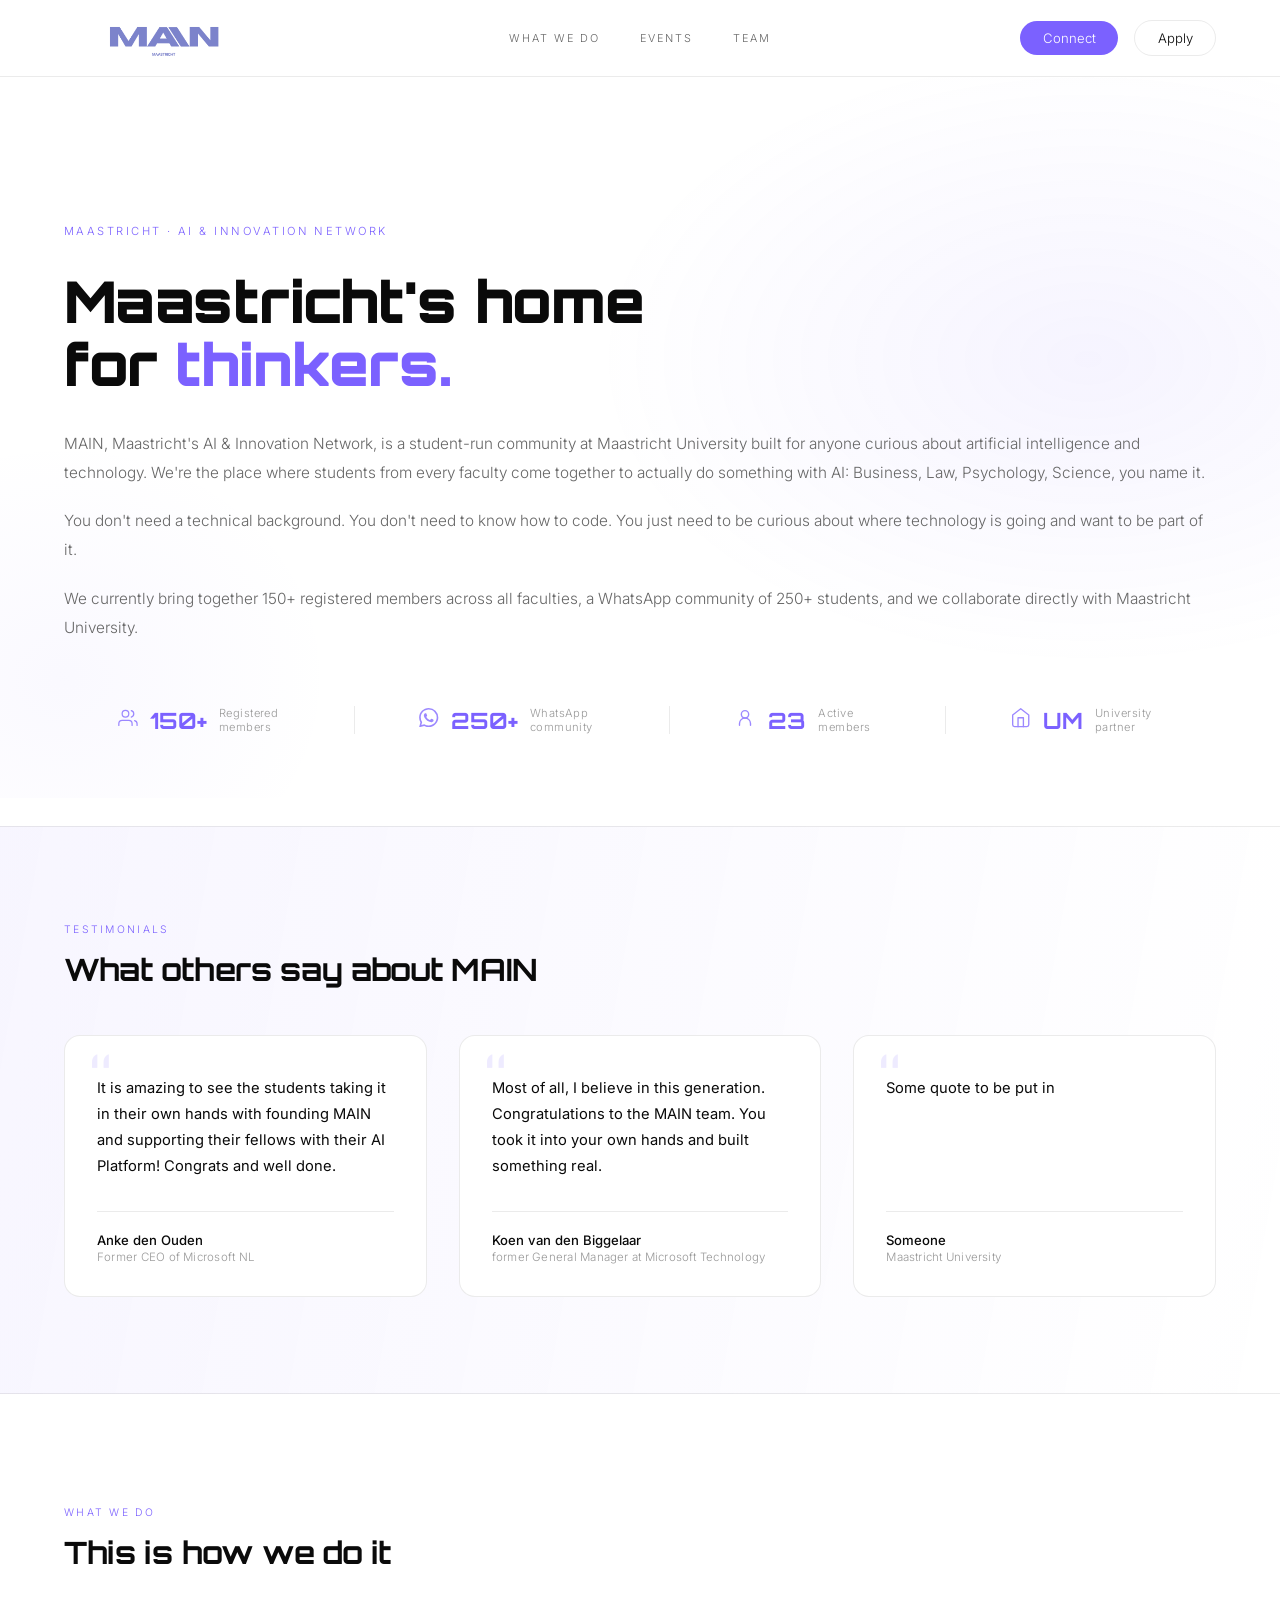
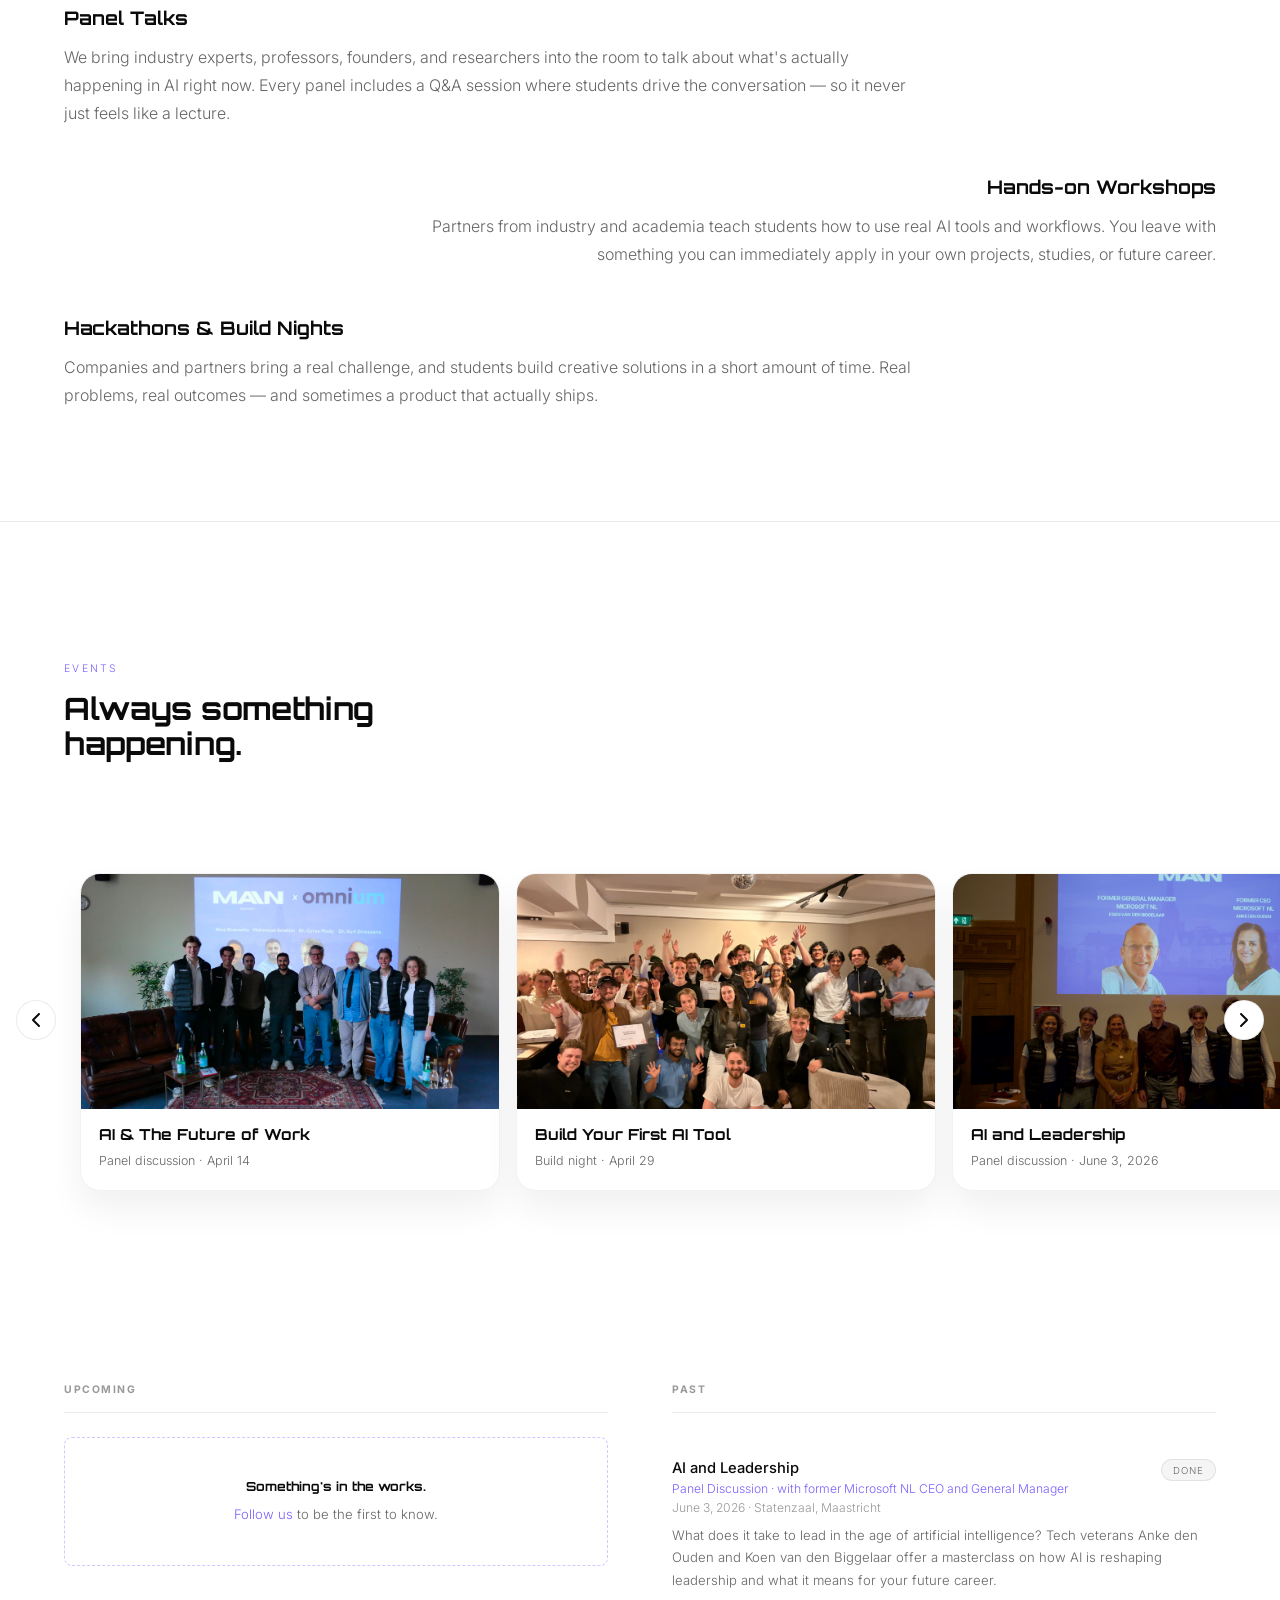
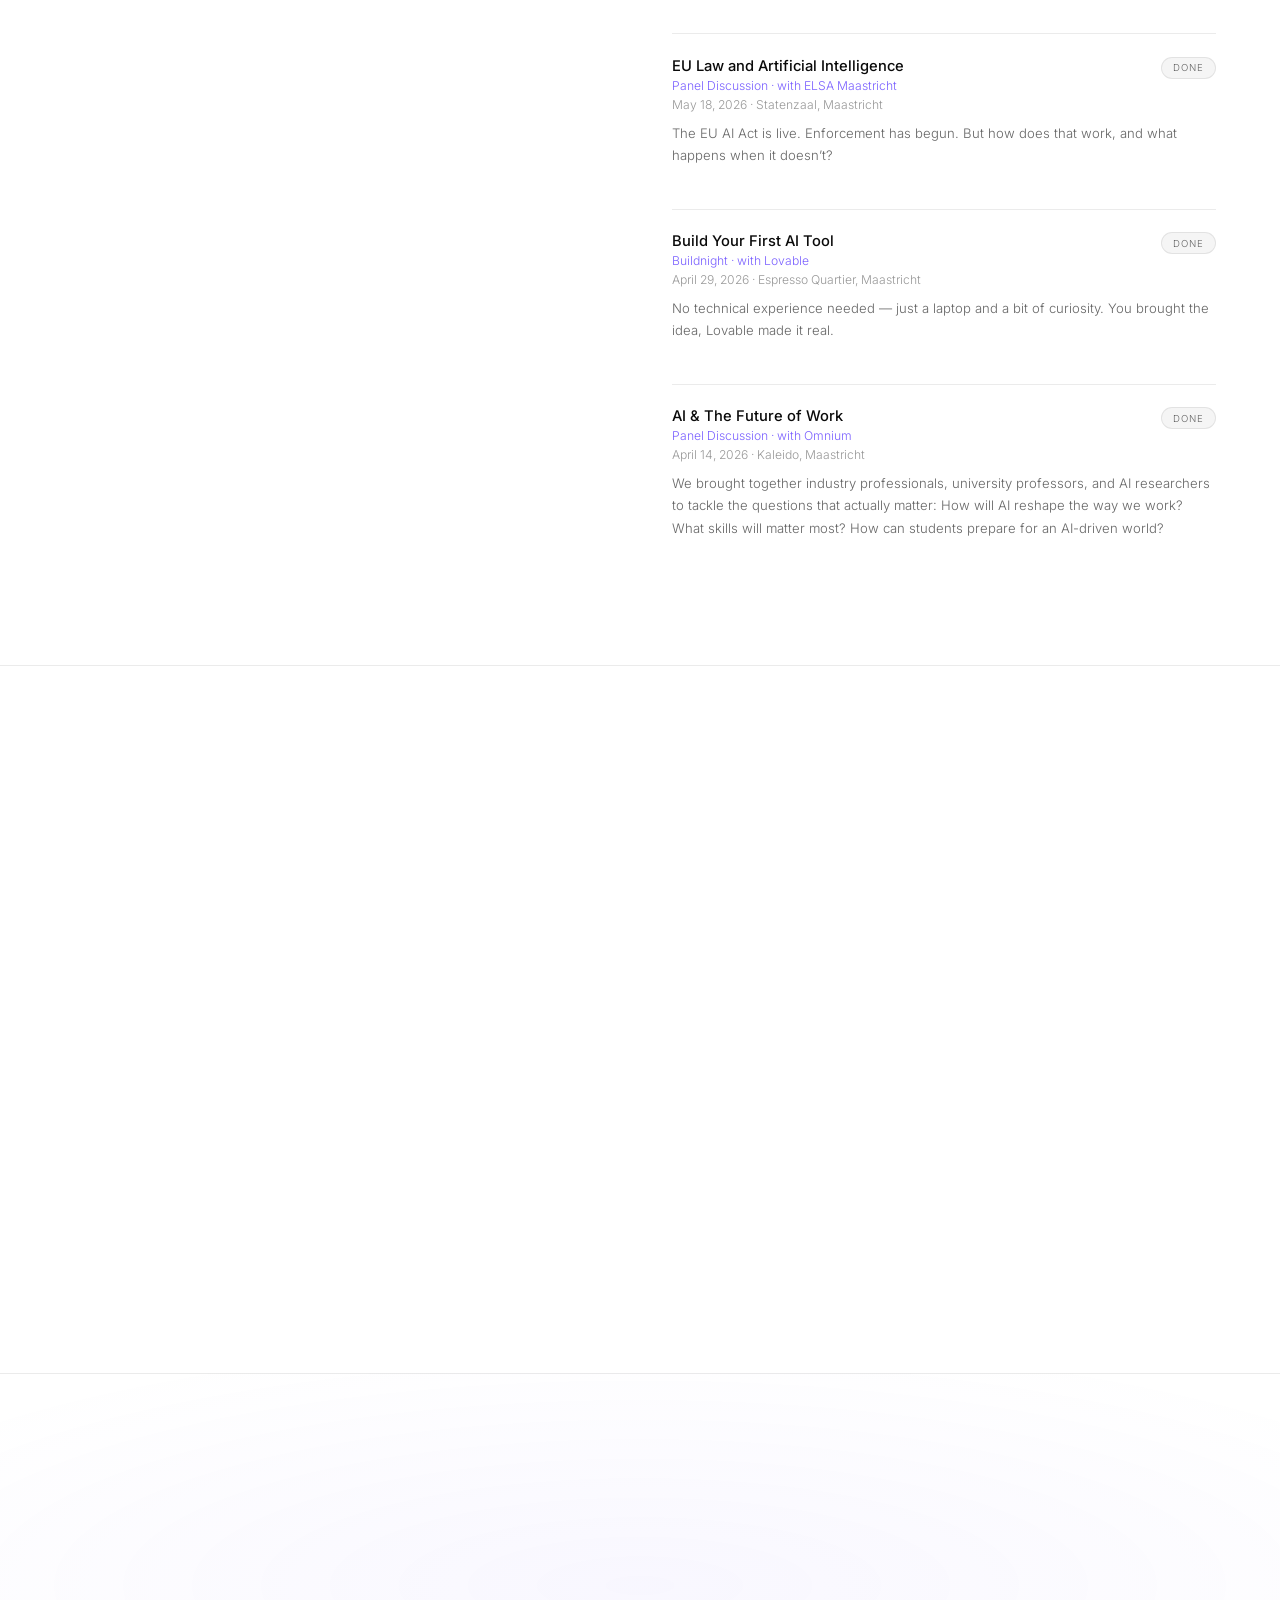
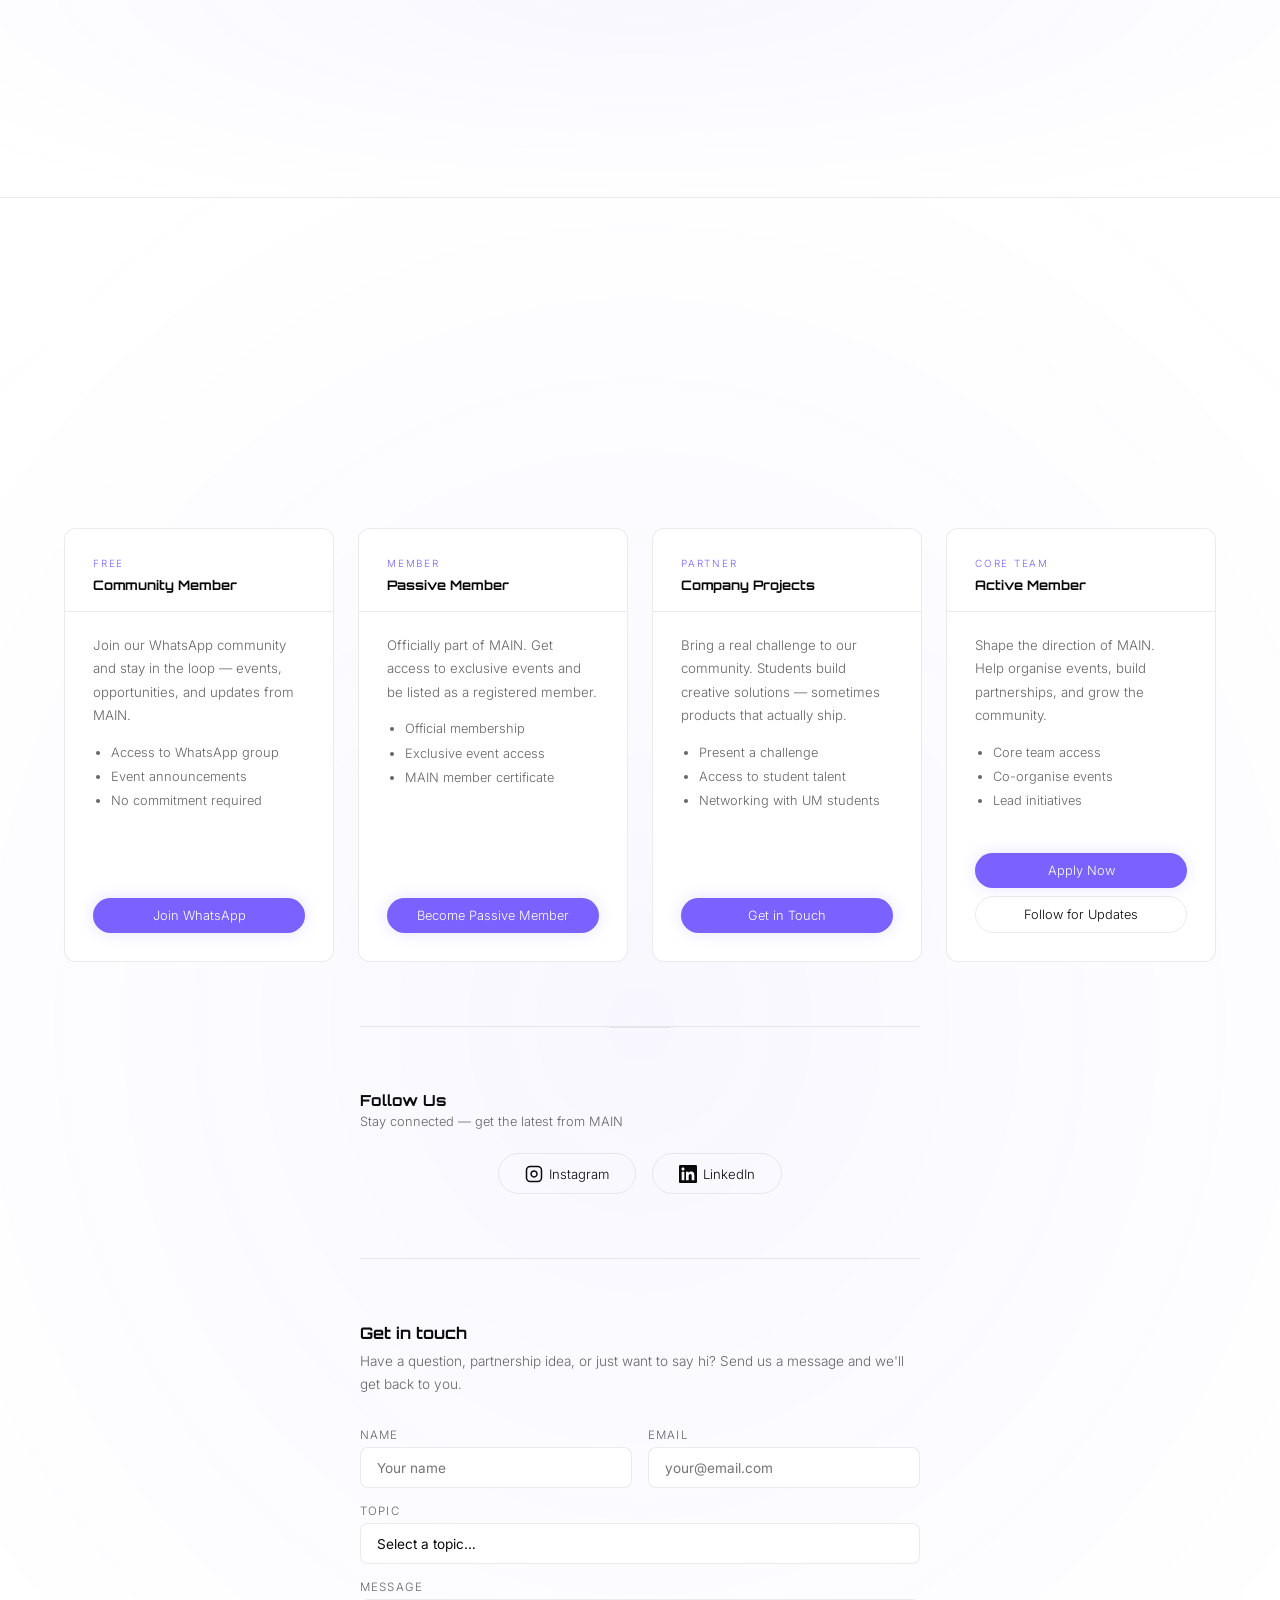
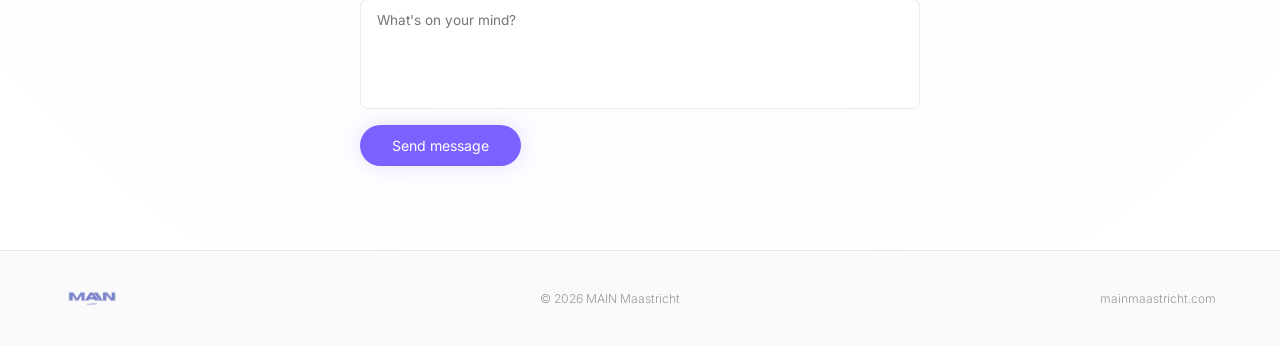
==== commit 4d75dbdb: "added missing file path for footer logo" ====
--- a/index.html
+++ b/index.html
@@ -340,7 +340,7 @@
 <!-- FOOTER — File 2 unchanged -->
 <footer>
     <div class="footer-logo">
-        <img src=" i dont know yet" alt="MAIN" />
+        <img src="img/logo_transparent.png" alt="MAIN" />
     </div>
     <p>© 2026 MAIN Maastricht</p>
     <p>mainmaastricht.com</p>
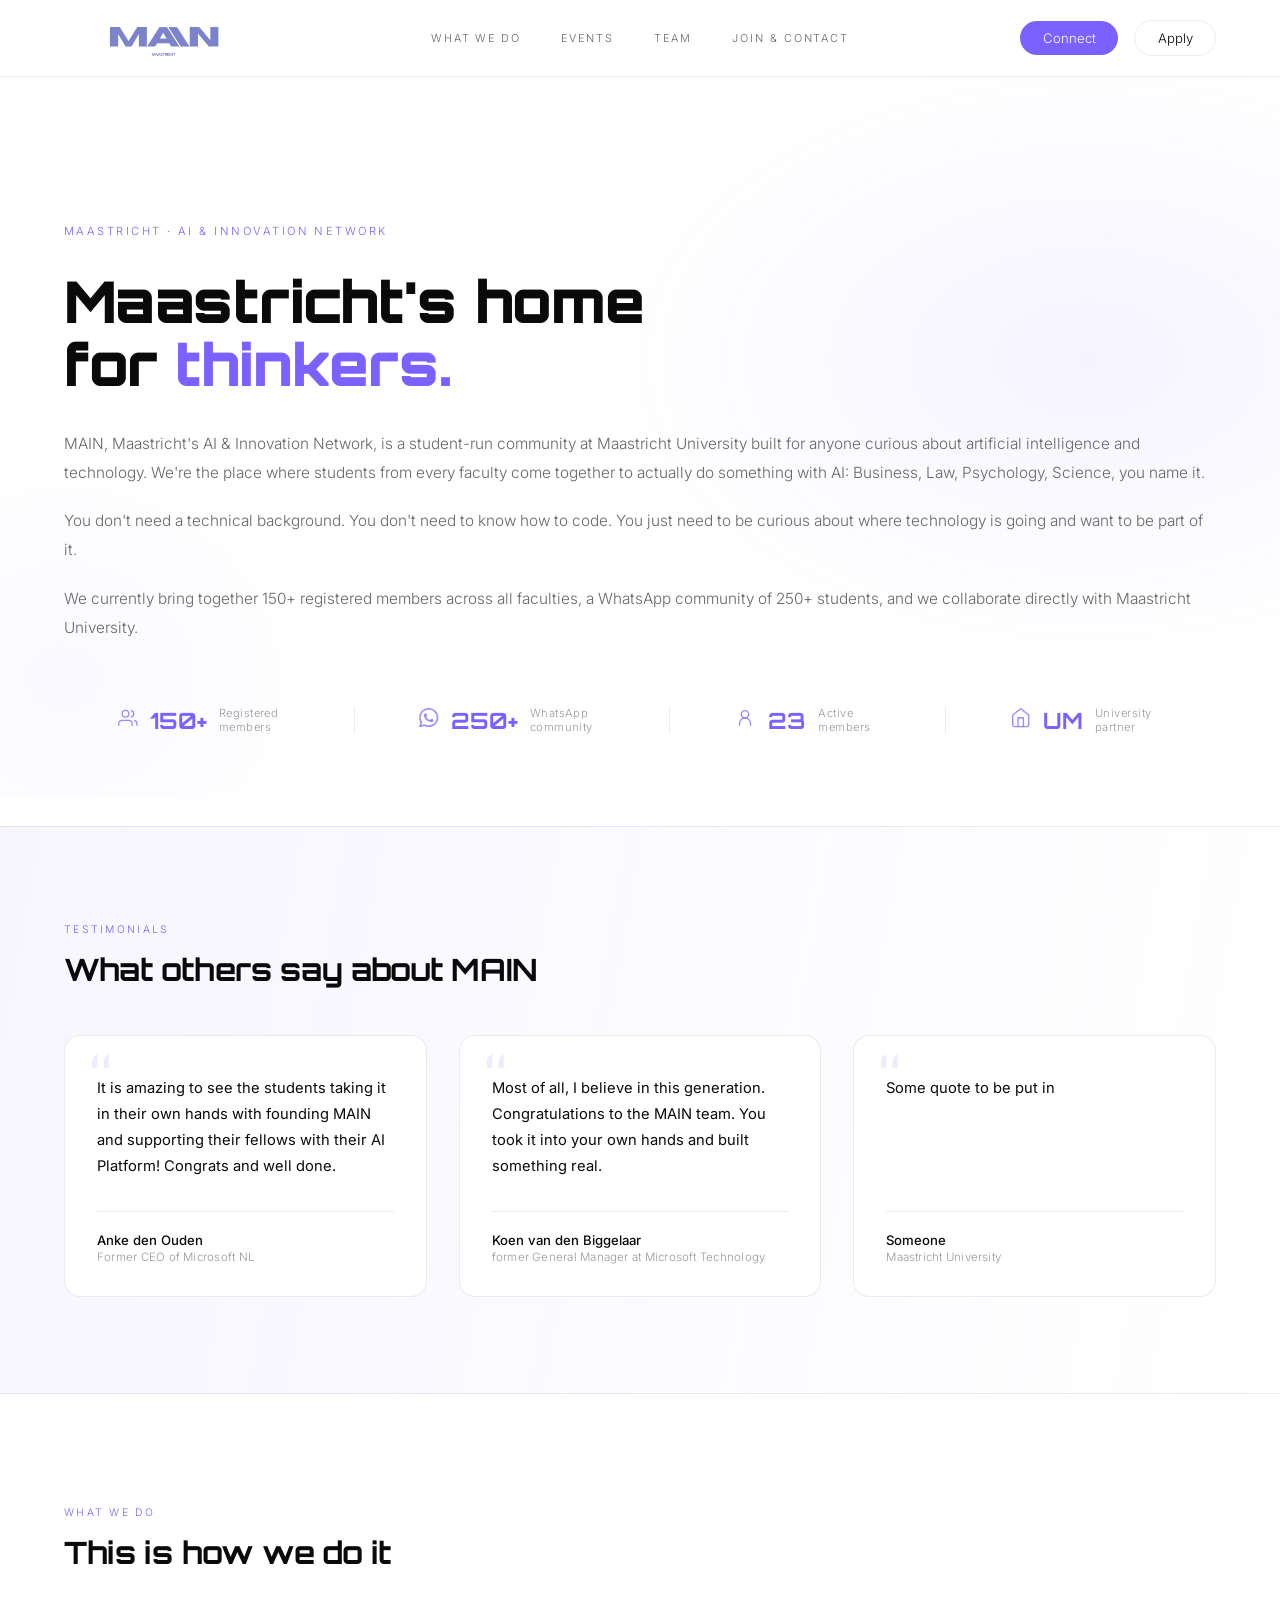
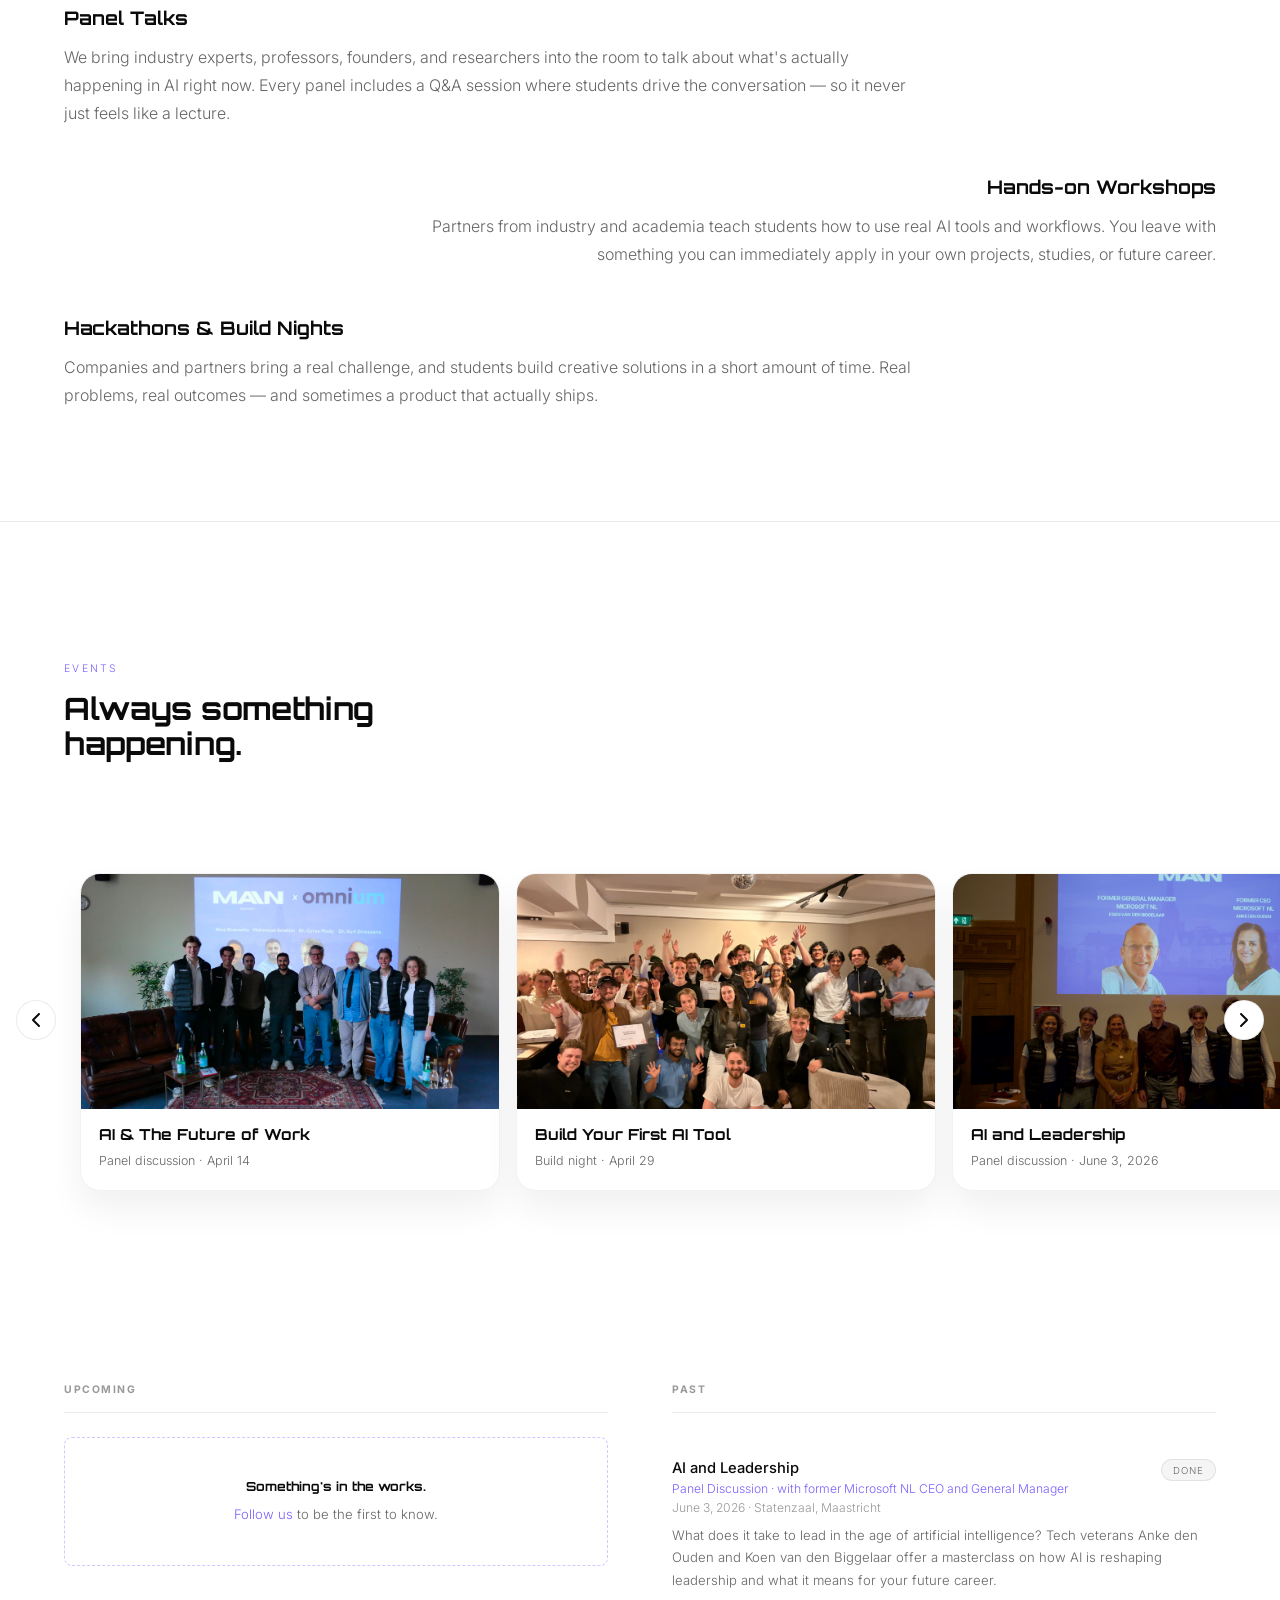
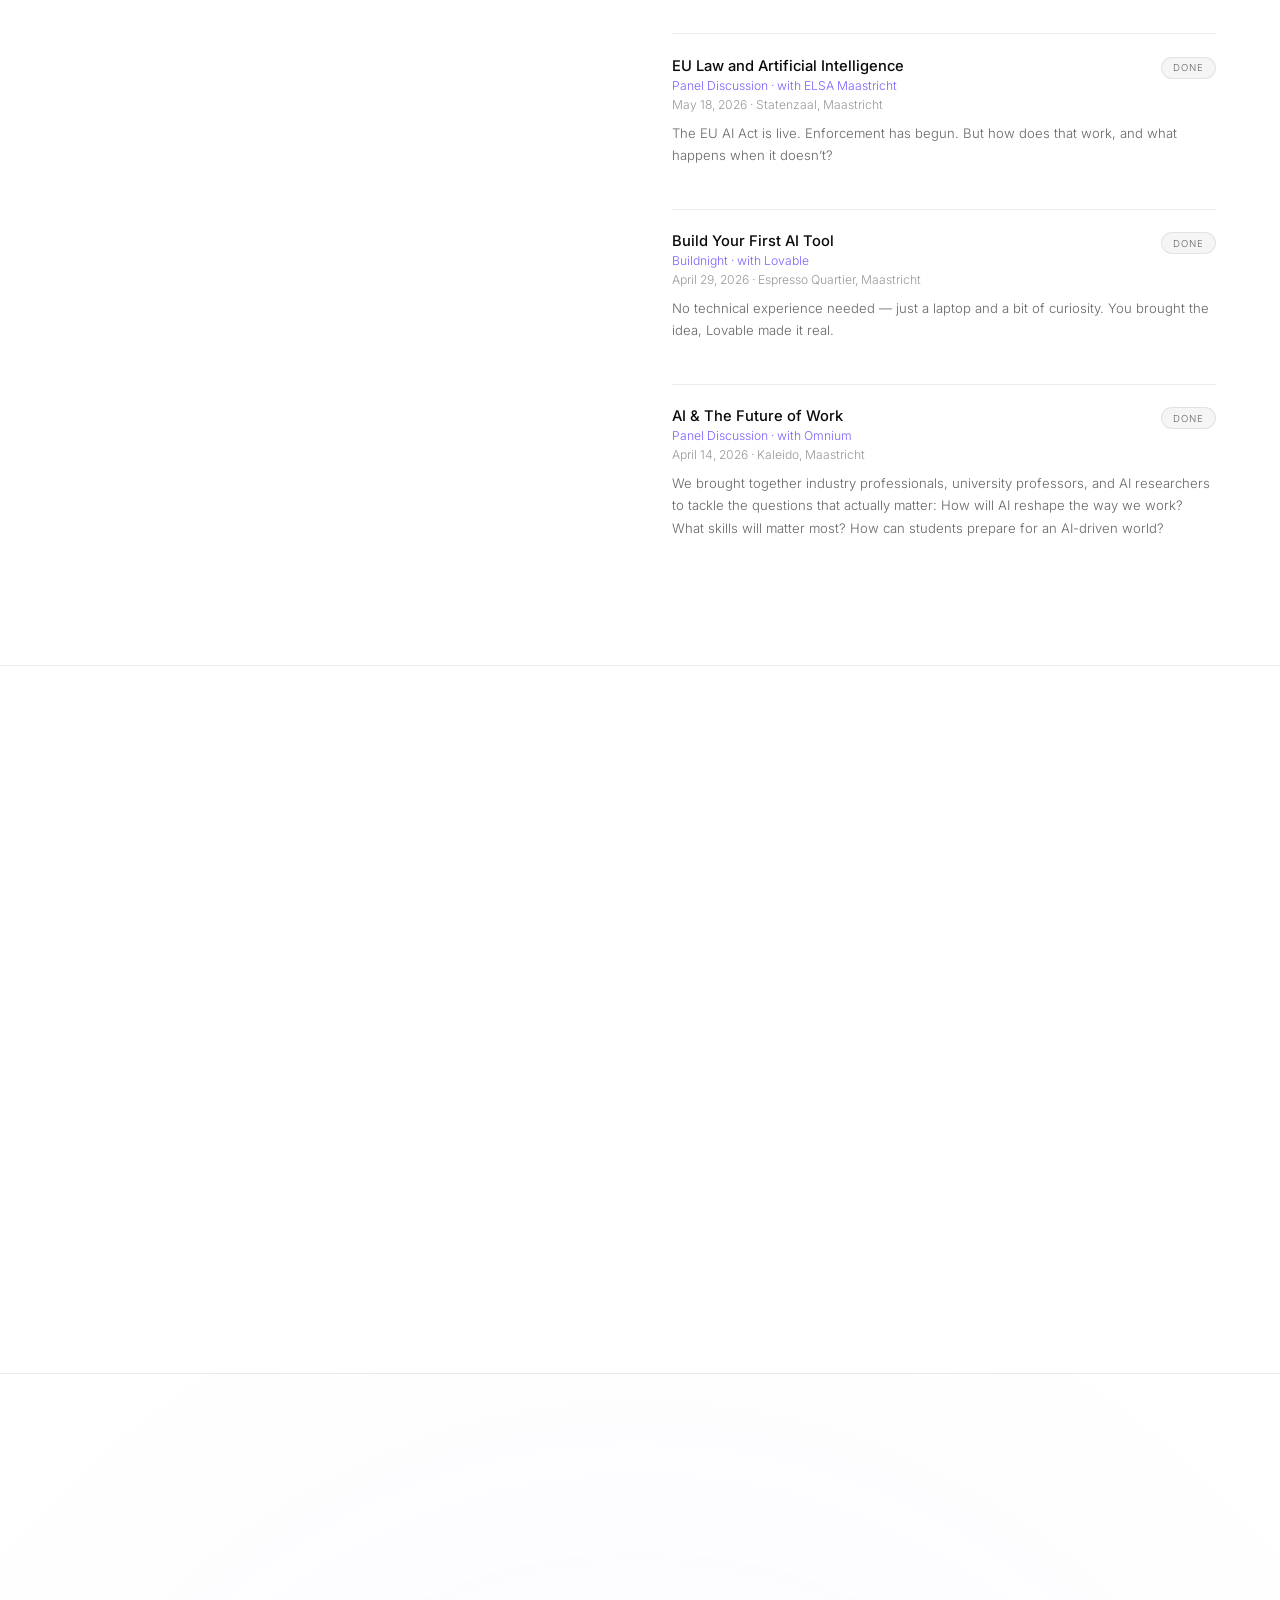
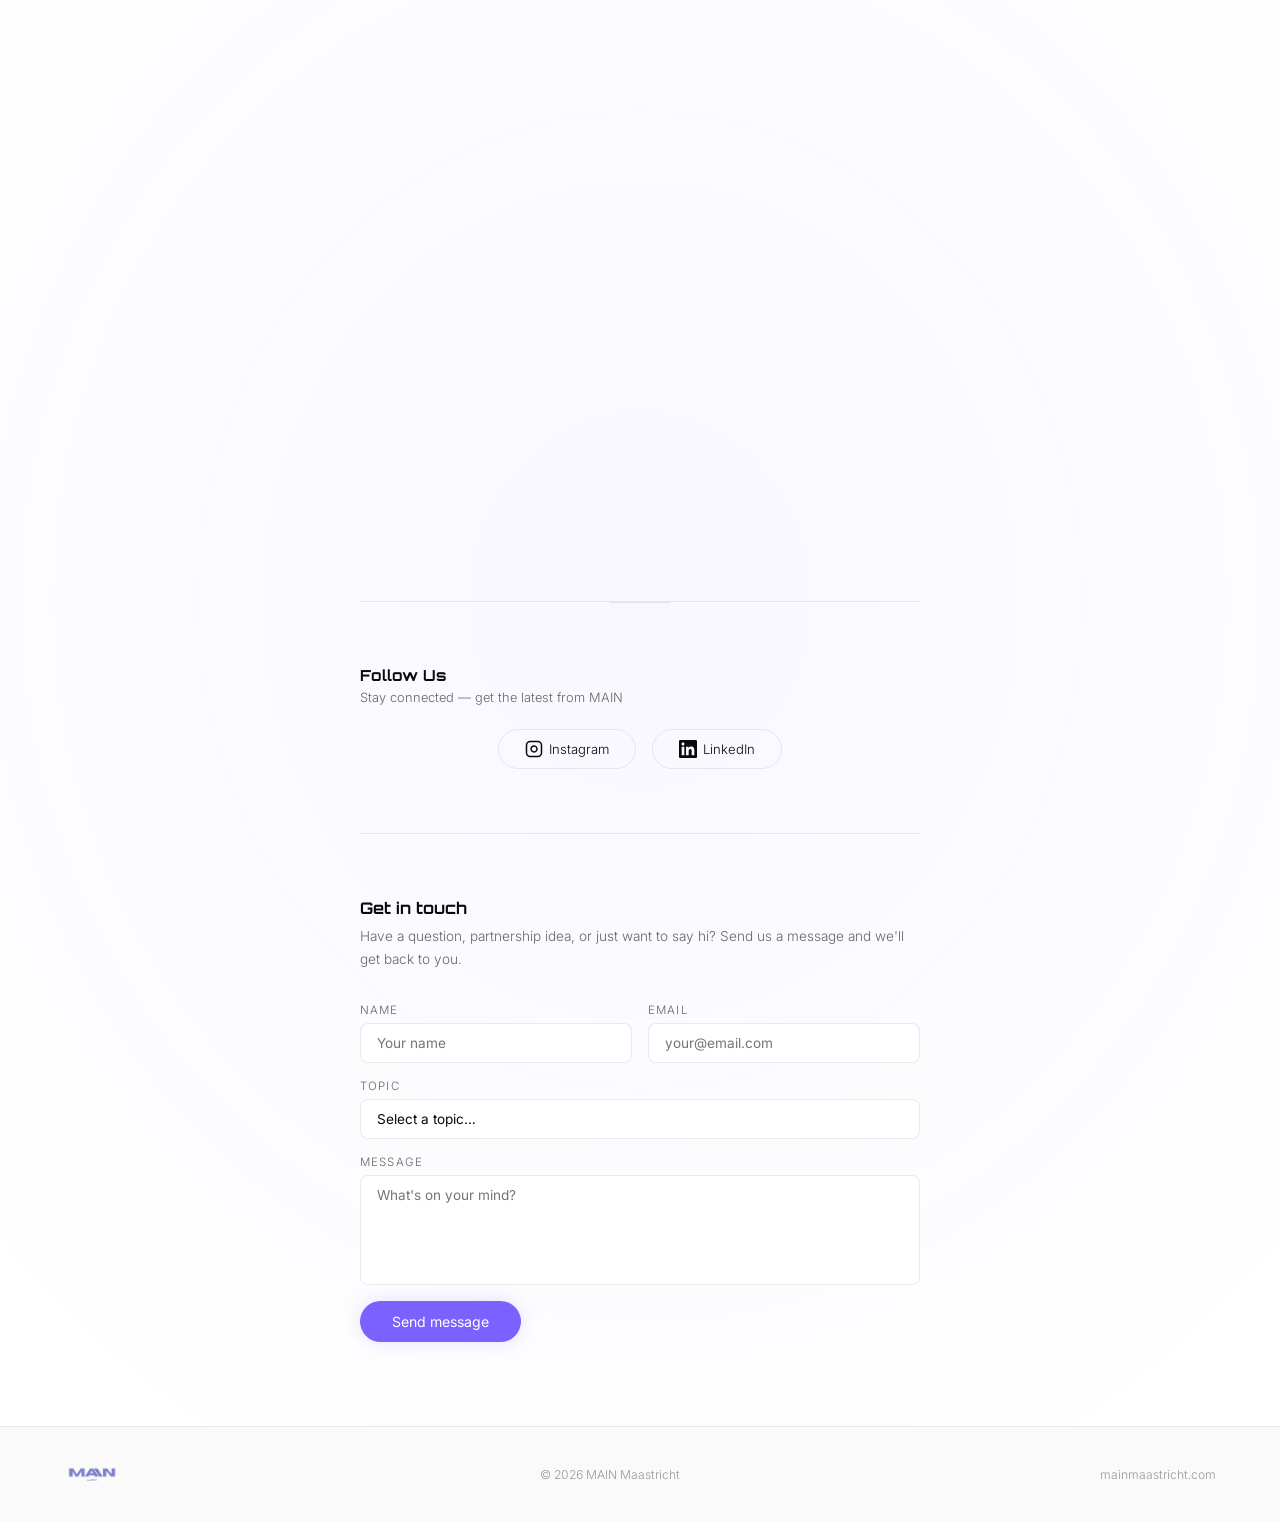
==== commit f0722938: "Merge branch 'main' of https://github.com/skindel/MAIN-website-static" ====
--- a/index.html
+++ b/index.html
@@ -18,6 +18,7 @@
         <a href="#what">What we do</a>
         <a href="#events">Events</a>
         <a href="#team">Team</a>
+        <a href="#joinAndContact">Join & Contact</a>
     </div>
     <div class="nav-right">
         <a href="#join" class="nav-cta">Connect</a>
@@ -32,6 +33,7 @@
     <a href="#what" onclick="closeMenu()">What we do</a>
     <a href="#events" onclick="closeMenu()">Events</a>
     <a href="#team" onclick="closeMenu()">Team</a>
+    <a href="#joinAndContact" onclick="closeMenu()">Join & Contact</a>
     <a href="#join" class="nav-cta" onclick="closeMenu()">Connect</a>
     <a href="https://tally.so/r/68rNAe?utm_source=ig&utm_medium=social&utm_content=link_in_bio&fbclid=PAZXh0bgNhZW0CMTEAc3J0YwZhcHBfaWQMMjU2MjgxMDQwNTU4AAGnw_uHqAKVMPxE0WVYSXbmAWzOkmwdYm6o9sFSivX8DV3H677qOb2EKbenT-4_aem_z7sTtI1TGosHFUo3yZt-IA" class="nav-cta" target="_blank" rel="noopener" onclick="closeMenu()">Apply</a>
 </div>
@@ -181,7 +183,7 @@
             <h3>Upcoming</h3>
             <div class="ev-teaser">
                 <h4>Something's in the works.</h4>
-                <p><a href="https://www.instagram.com/main.maastricht/" target="_blank">Follow us</a> to be the first to know.</p>
+                <p><a href="#joinAndContact">Follow us</a> to be the first to know.</p>
             </div>
         </div>
         <div class="ev-col">
@@ -254,27 +256,6 @@
             <span class="pill">External Relations</span>
             <span class="pill">Tech</span>
         </div>
-    </div>
-</section>
-
-<!-- JOIN — File 2 unchanged -->
-<section id="join">
-    <p class="s-label reveal">Join</p>
-    <h2 class="reveal">Ready to get<br />involved?</h2>
-    <p class="s-sub reveal">Join the community, come to events, and connect with people who care about the same things you do.</p>
-    <div class="join-btns reveal">
-        <a href="https://chat.whatsapp.com/K6Es4IONAYrEkVpQLfkUw3" class="btn-wa" target="_blank">
-            <svg width="18" height="18" viewBox="0 0 24 24" fill="currentColor"><path d="M17.472 14.382c-.297-.149-1.758-.867-2.03-.967-.273-.099-.471-.148-.67.15-.197.297-.767.966-.94 1.164-.173.199-.347.223-.644.075-.297-.15-1.255-.463-2.39-1.475-.883-.788-1.48-1.761-1.653-2.059-.173-.297-.018-.458.13-.606.134-.133.298-.347.446-.52.149-.174.198-.298.298-.497.099-.198.05-.371-.025-.52-.075-.149-.669-1.612-.916-2.207-.242-.579-.487-.5-.669-.51-.173-.008-.371-.01-.57-.01-.198 0-.52.074-.792.372-.272.297-1.04 1.016-1.04 2.479 0 1.462 1.065 2.875 1.213 3.074.149.198 2.096 3.2 5.077 4.487.709.306 1.262.489 1.694.625.712.227 1.36.195 1.871.118.571-.085 1.758-.719 2.006-1.413.248-.694.248-1.289.173-1.413-.074-.124-.272-.198-.57-.347m-5.421 7.403h-.004a9.87 9.87 0 01-5.031-1.378l-.361-.214-3.741.982.998-3.648-.235-.374a9.86 9.86 0 01-1.51-5.26c.001-5.45 4.436-9.884 9.888-9.884 2.64 0 5.122 1.03 6.988 2.898a9.825 9.825 0 012.893 6.994c-.003 5.45-4.437 9.884-9.885 9.884m8.413-18.297A11.815 11.815 0 0012.05 0C5.495 0 .16 5.335.157 11.892c0 2.096.547 4.142 1.588 5.945L.057 24l6.305-1.654a11.882 11.882 0 005.683 1.448h.005c6.554 0 11.89-5.335 11.893-11.893a11.821 11.821 0 00-3.48-8.413z"/></svg>
-            WhatsApp Community
-        </a>
-        <a href="https://www.instagram.com/main.maastricht/?hl=en" class="btn-ig" target="_blank">
-            <svg width="18" height="18" viewBox="0 0 24 24" fill="none" stroke="currentColor" stroke-width="2" stroke-linecap="round" stroke-linejoin="round"><rect x="2" y="2" width="20" height="20" rx="5" ry="5"/><path d="M16 11.37A4 4 0 1 1 12.63 8 4 4 0 0 1 16 11.37z"/><line x1="17.5" y1="6.5" x2="17.51" y2="6.5"/></svg>
-            Instagram
-        </a>
-        <a href="https://forms.office.com/pages/responsepage.aspx?id=DQSIkWdsW0yxEjajBLZtrQAAAAAAAAAAAANAAXBOZiRUNDA3REZaRTJNM0RRTVBUWUMwN1hBTjlNMS4u&utm_source=ig&utm_medium=social&utm_content=link_in_bio&fbclid=PAZXh0bgNhZW0CMTEAc3J0YwZhcHBfaWQMMjU2MjgxMDQwNTU4AAGnErYpOanM1RWUnKwk-SunzYqMNqrr2kEL7DU62p9qg1LWQjmzVRQKdb_EXNo_aem_FZL7GngWaL0TPlByzgQQZA&route=shorturl" class="btn-apply" target="_blank" rel="noopener">
-            <svg width="18" height="18" viewBox="0 0 24 24" fill="none" stroke="currentColor" stroke-width="2" stroke-linecap="round" stroke-linejoin="round"><path d="M14 2H6a2 2 0 0 0-2 2v16a2 2 0 0 0 2 2h12a2 2 0 0 0 2-2V8z"/><polyline points="14 2 14 8 20 8"/><line x1="16" y1="13" x2="8" y2="13"/><line x1="16" y1="17" x2="8" y2="17"/><polyline points="10 9 9 9 8 9"/></svg>
-            Become Passive Member
-        </a>
     </div>
 </section>
 
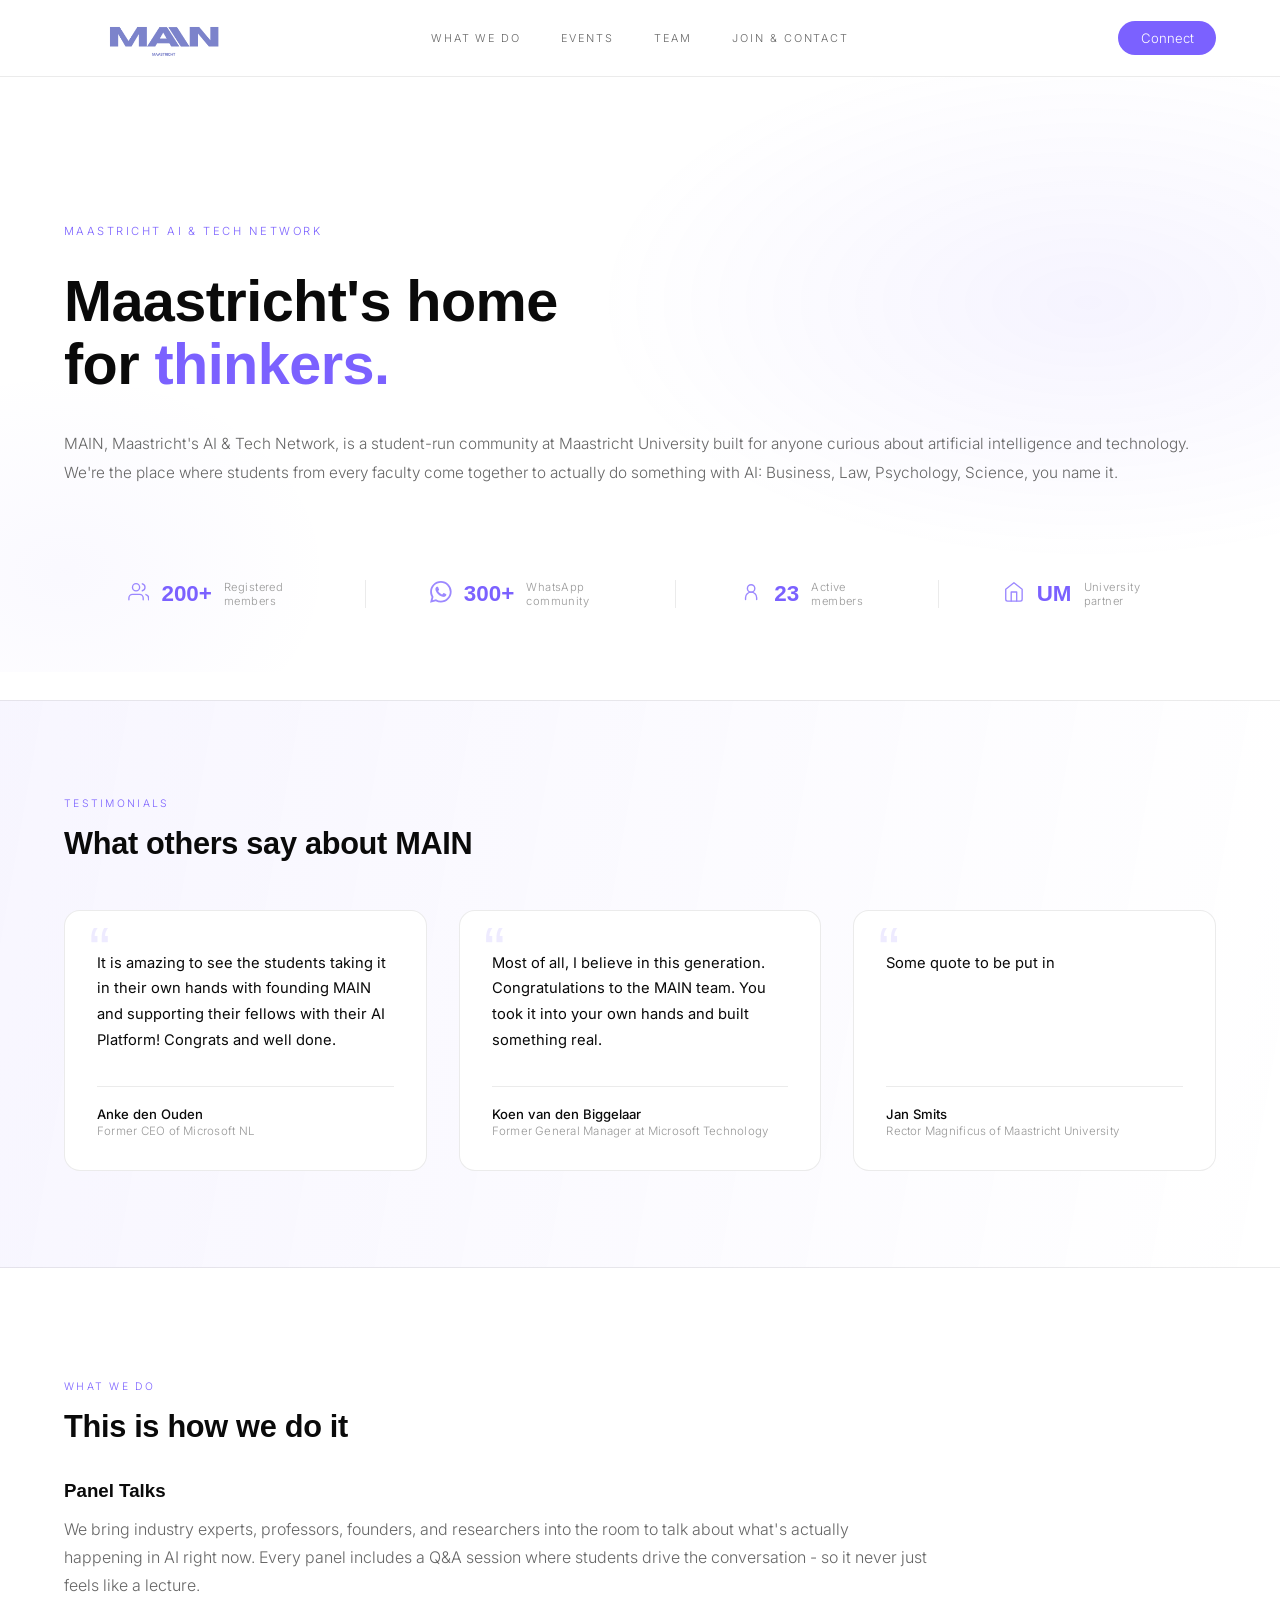
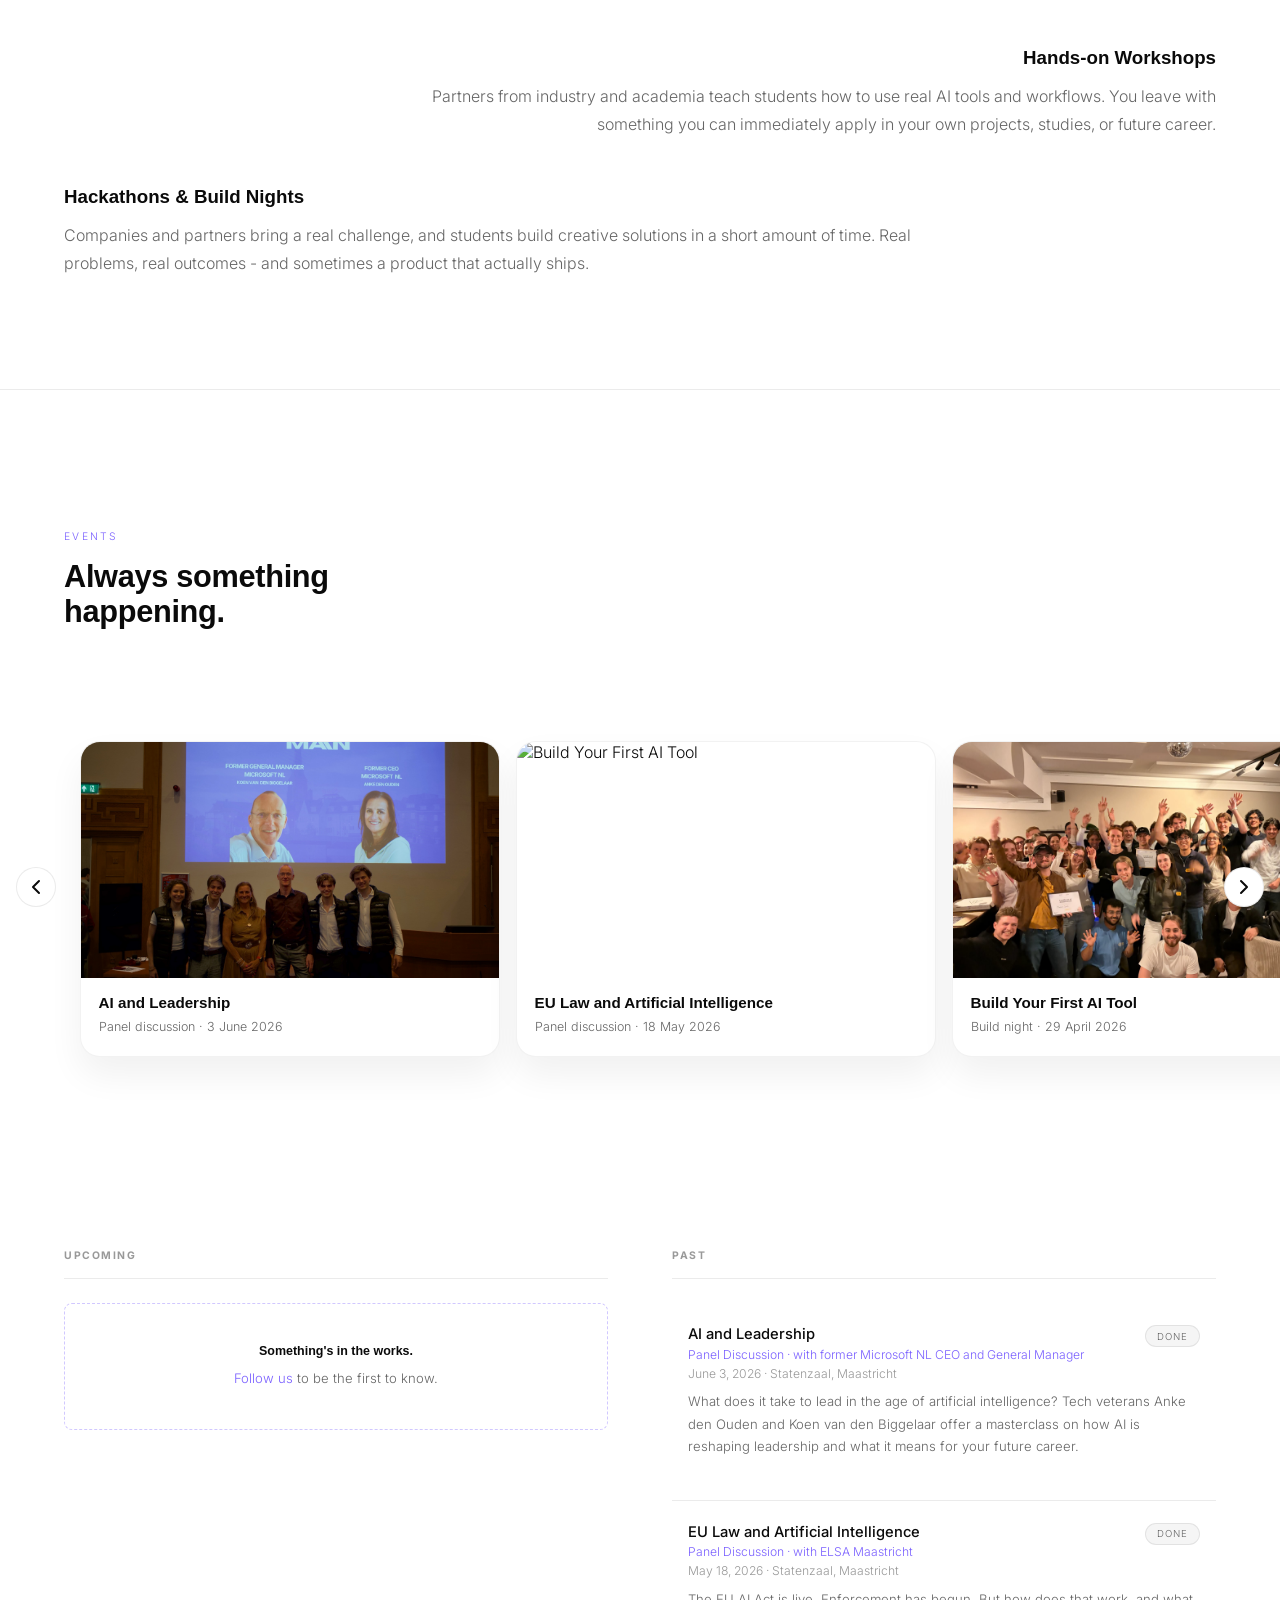
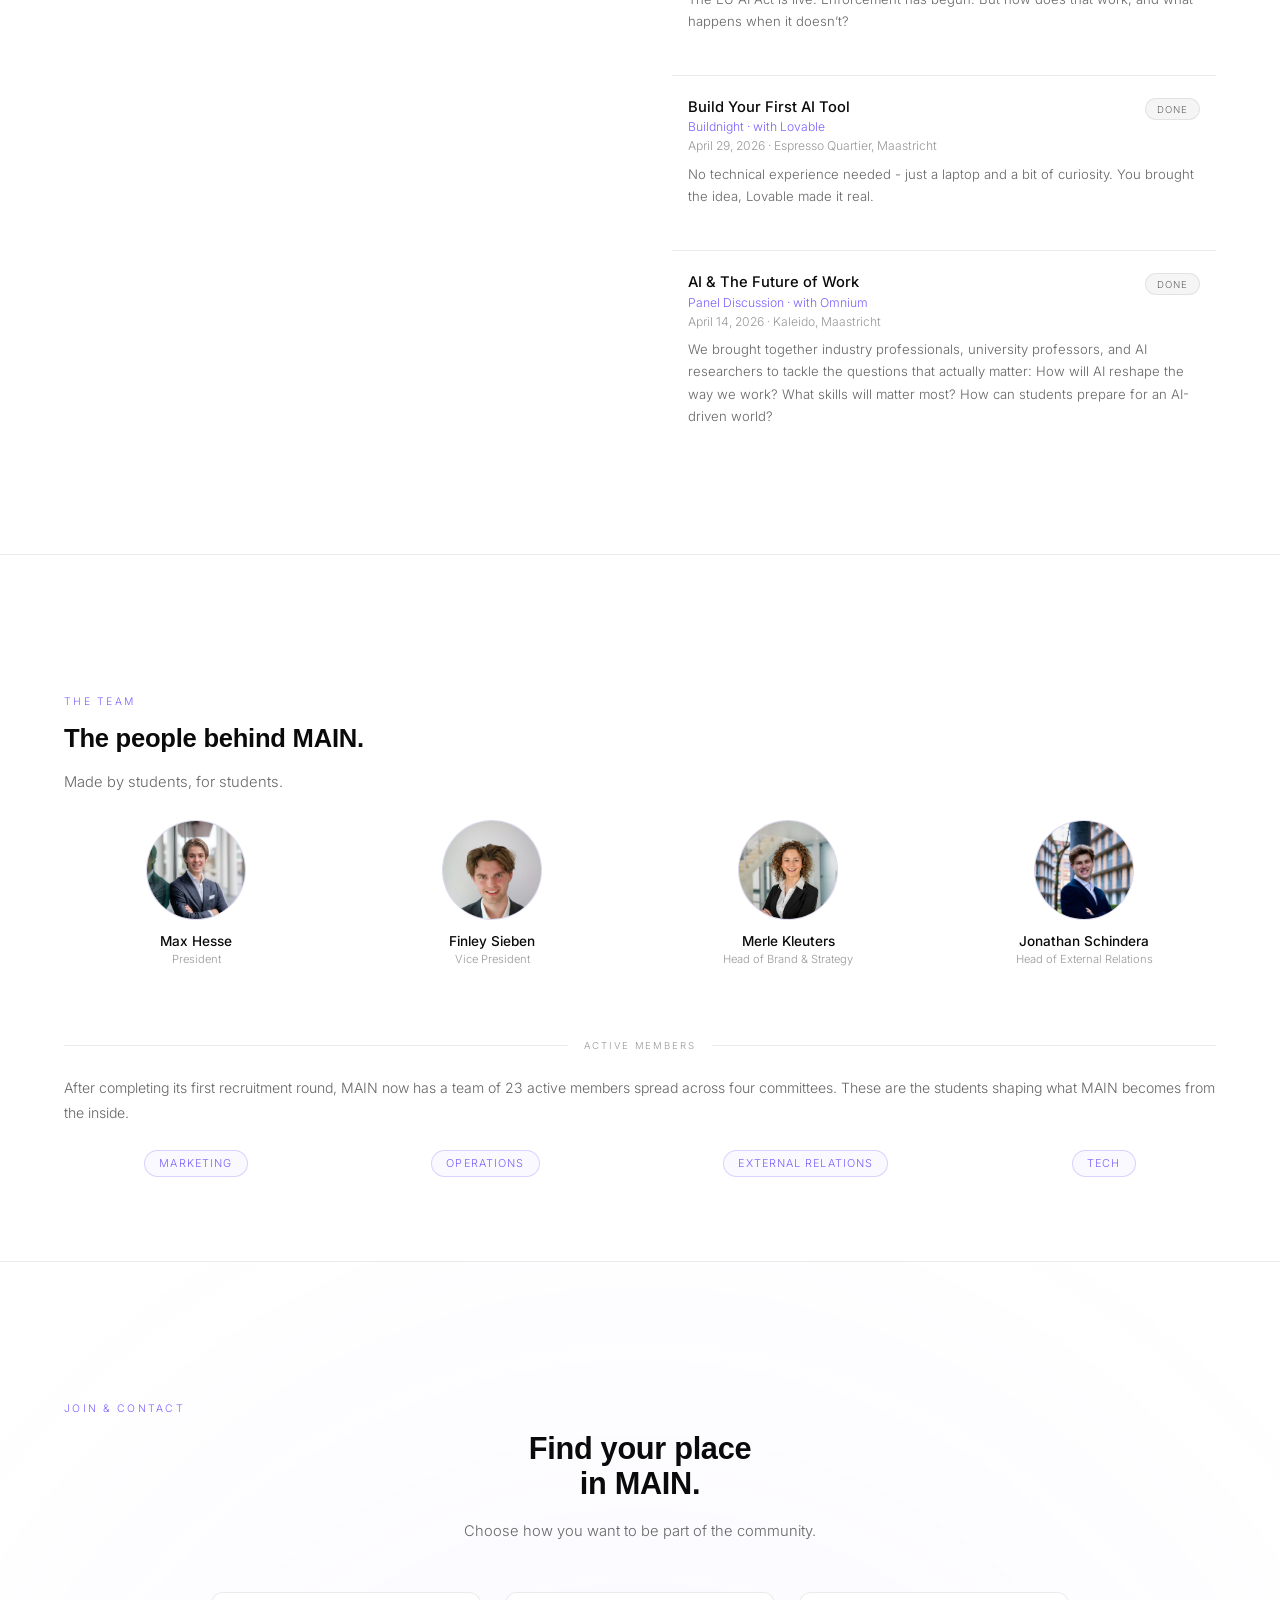
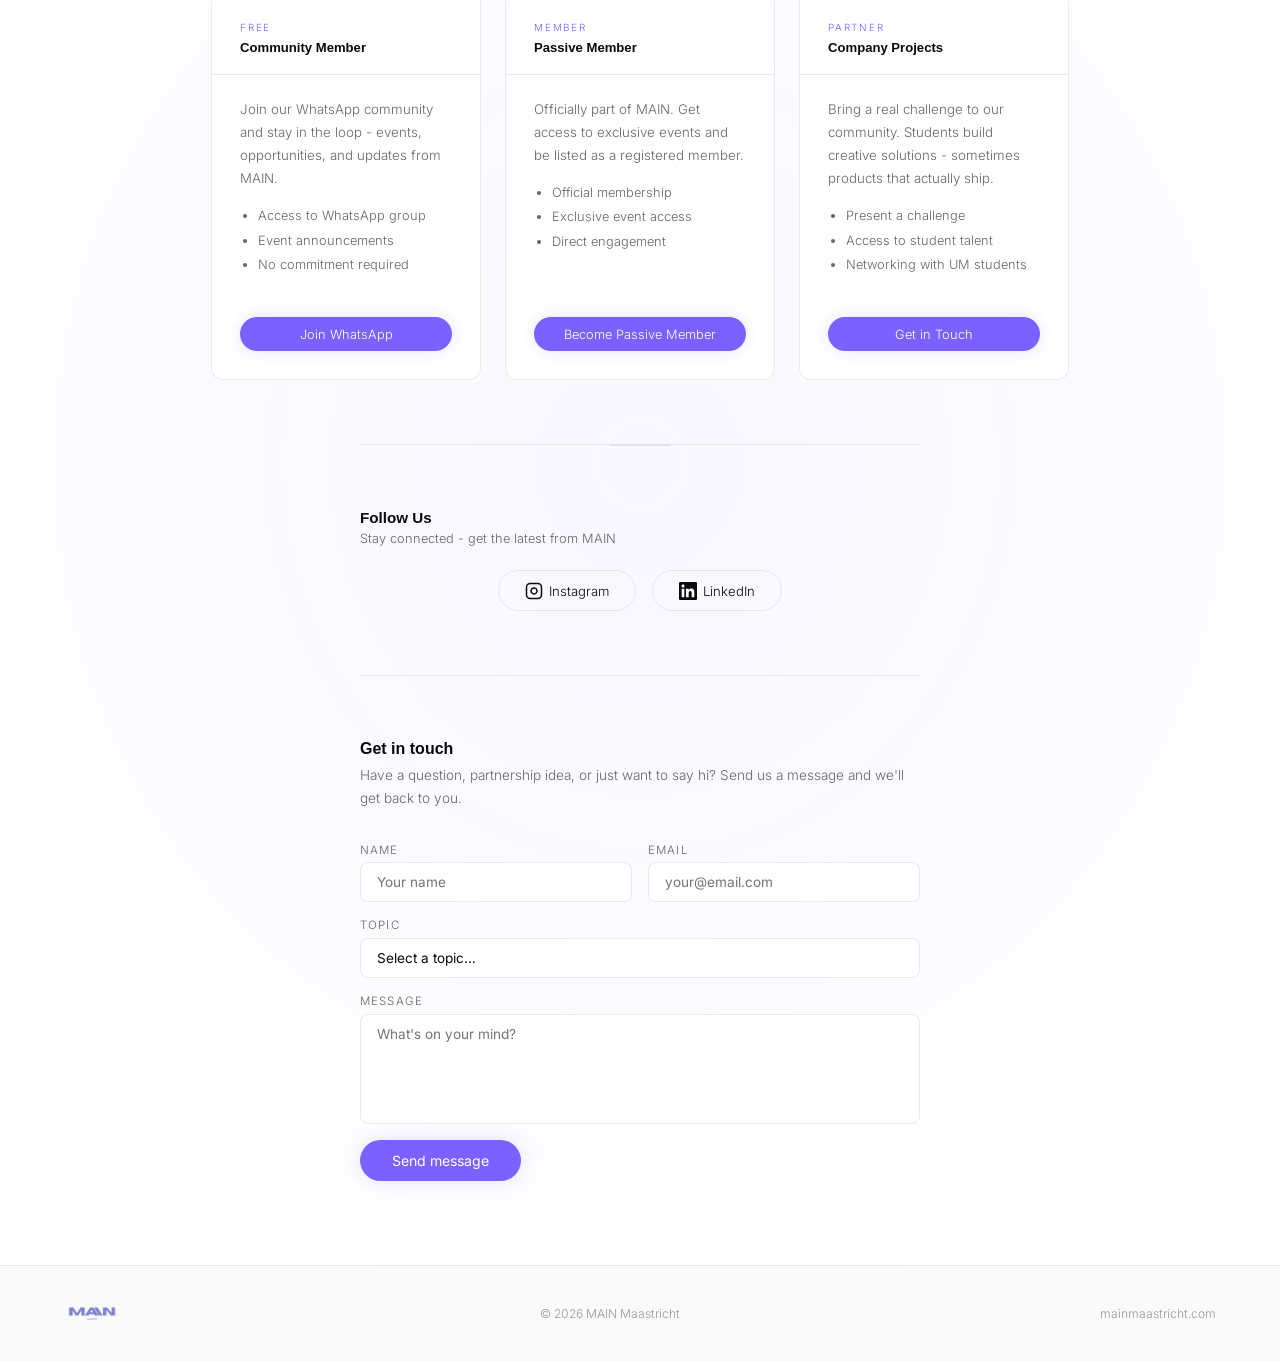
==== commit b9f5ef78: "meeting changes" ====
--- a/index.html
+++ b/index.html
@@ -3,13 +3,13 @@
 <head>
     <meta charset="UTF-8" />
     <meta name="viewport" content="width=device-width, initial-scale=1.0" />
-    <title>MAIN Maastricht — AI & Innovation Network</title>
+    <title>MAIN Maastricht - AI & Innovation Network</title>
     <link href="https://fonts.googleapis.com/css2?family=Orbitron:wght@700;900&family=Inter:wght@300;400;500&display=swap" rel="stylesheet" />
     <link rel="stylesheet" href="css/styles.css">
 </head>
 <body>
 
-<!-- NAV — File 2 unchanged -->
+<!-- NAV - File 2 unchanged -->
 <nav>
     <div class="nav-logo">
         <img src="img/logo_transparent.png" alt="MAIN Maastricht" />
@@ -21,8 +21,8 @@
         <a href="#joinAndContact">Join & Contact</a>
     </div>
     <div class="nav-right">
-        <a href="#join" class="nav-cta">Connect</a>
-        <a href="https://tally.so/r/68rNAe?utm_source=ig&utm_medium=social&utm_content=link_in_bio&fbclid=PAZXh0bgNhZW0CMTEAc3J0YwZhcHBfaWQMMjU2MjgxMDQwNTU4AAGnw_uHqAKVMPxE0WVYSXbmAWzOkmwdYm6o9sFSivX8DV3H677qOb2EKbenT-4_aem_z7sTtI1TGosHFUo3yZt-IA" class="nav-apply" target="_blank" rel="noopener">Apply</a>
+         <a href="#joinAndContact" class="nav-cta">Connect</a>
+        <!--<a href="https://tally.so/r/68rNAe?utm_source=ig&utm_medium=social&utm_content=link_in_bio&fbclid=PAZXh0bgNhZW0CMTEAc3J0YwZhcHBfaWQMMjU2MjgxMDQwNTU4AAGnw_uHqAKVMPxE0WVYSXbmAWzOkmwdYm6o9sFSivX8DV3H677qOb2EKbenT-4_aem_z7sTtI1TGosHFUo3yZt-IA" class="nav-apply" target="_blank" rel="noopener">Apply</a> -->
         <button class="hamburger" id="hamburger" aria-label="Menu">
             <span></span><span></span><span></span>
         </button>
@@ -38,27 +38,25 @@
     <a href="https://tally.so/r/68rNAe?utm_source=ig&utm_medium=social&utm_content=link_in_bio&fbclid=PAZXh0bgNhZW0CMTEAc3J0YwZhcHBfaWQMMjU2MjgxMDQwNTU4AAGnw_uHqAKVMPxE0WVYSXbmAWzOkmwdYm6o9sFSivX8DV3H677qOb2EKbenT-4_aem_z7sTtI1TGosHFUo3yZt-IA" class="nav-cta" target="_blank" rel="noopener" onclick="closeMenu()">Apply</a>
 </div>
 
-<!-- HERO — File 1 -->
+<!-- HERO - File 1 -->
 <section id="hero">
     <div class="hero-bg"></div>
     <div class="hero-lines" aria-hidden="true"><span></span><span></span><span></span></div>
     <div class="hero-inner">
-        <p class="hero-tag">Maastricht · AI &amp; Innovation Network</p>
+        <p class="hero-tag">Maastricht AI &amp; Tech Network</p>
         <h1>Maastricht's home<br>for <em id="cycleWord">builders.</em></h1>
         <div class="hero-body">
-            <p>MAIN, Maastricht's AI &amp; Innovation Network, is a student-run community at Maastricht University built for anyone curious about artificial intelligence and technology. We're the place where students from every faculty come together to actually do something with AI: Business, Law, Psychology, Science, you name it.</p>
-            <p>You don't need a technical background. You don't need to know how to code. You just need to be curious about where technology is going and want to be part of it.</p>
-            <p>We currently bring together 150+ registered members across all faculties, a WhatsApp community of 250+ students, and we collaborate directly with Maastricht University.</p>
+            <p>MAIN, Maastricht's AI &amp; Tech Network, is a student-run community at Maastricht University built for anyone curious about artificial intelligence and technology. We're the place where students from every faculty come together to actually do something with AI: Business, Law, Psychology, Science, you name it.<br><br></p>
         </div>
         <div class="stats-bar">
             <div class="stat-item">
                 <svg class="stat-icon" width="28" height="28" viewBox="0 0 24 24" fill="none" stroke="currentColor" stroke-width="1.5" stroke-linecap="round" stroke-linejoin="round"><path d="M17 21v-2a4 4 0 0 0-4-4H5a4 4 0 0 0-4 4v2"/><circle cx="9" cy="7" r="4"/><path d="M23 21v-2a4 4 0 0 0-3-3.87"/><path d="M16 3.13a4 4 0 0 1 0 7.75"/></svg>
-                <span class="stat-num">150+</span>
+                <span class="stat-num">200+</span>
                 <span class="stat-lbl">Registered members</span>
             </div>
             <div class="stat-item">
                 <svg class="stat-icon" width="28" height="28" viewBox="0 0 24 24" fill="currentColor"><path d="M17.472 14.382c-.297-.149-1.758-.867-2.03-.967-.273-.099-.471-.148-.67.15-.197.297-.767.966-.94 1.164-.173.199-.347.223-.644.075-.297-.15-1.255-.463-2.39-1.475-.883-.788-1.48-1.761-1.653-2.059-.173-.297-.018-.458.13-.606.134-.133.298-.347.446-.52.149-.174.198-.298.298-.497.099-.198.05-.371-.025-.52-.075-.149-.669-1.612-.916-2.207-.242-.579-.487-.5-.669-.51-.173-.008-.371-.01-.57-.01-.198 0-.52.074-.792.372-.272.297-1.04 1.016-1.04 2.479 0 1.462 1.065 2.875 1.213 3.074.149.198 2.096 3.2 5.077 4.487.709.306 1.262.489 1.694.625.712.227 1.36.195 1.871.118.571-.085 1.758-.719 2.006-1.413.248-.694.248-1.289.173-1.413-.074-.124-.272-.198-.57-.347m-5.421 7.403h-.004a9.87 9.87 0 01-5.031-1.378l-.361-.214-3.741.982.998-3.648-.235-.374a9.86 9.86 0 01-1.51-5.26c.001-5.45 4.436-9.884 9.888-9.884 2.64 0 5.122 1.03 6.988 2.898a9.825 9.825 0 012.893 6.994c-.003 5.45-4.437 9.884-9.885 9.884m8.413-18.297A11.815 11.815 0 0012.05 0C5.495 0 .16 5.335.157 11.892c0 2.096.547 4.142 1.588 5.945L.057 24l6.305-1.654a11.882 11.882 0 005.683 1.448h.005c6.554 0 11.89-5.335 11.893-11.893a11.821 11.821 0 00-3.48-8.413z"/></svg>
-                <span class="stat-num">250+</span>
+                <span class="stat-num">300+</span>
                 <span class="stat-lbl">WhatsApp community</span>
             </div>
             <div class="stat-item">
@@ -97,7 +95,7 @@
             <h3>Most of all, I believe in this generation. Congratulations to the MAIN team. You took it into your own hands and built something real.</h3>
             <div class="quote-author">
                 <p class="author-name">Koen van den Biggelaar</p>
-                <p class="author-title">former General Manager at Microsoft Technology</p>
+                <p class="author-title">Former General Manager at Microsoft Technology</p>
             </div>
         </div>
 
@@ -105,21 +103,22 @@
             <div class="quote-icon">“</div>
             <h3>Some quote to be put in</h3>
             <div class="quote-author">
-                <p class="author-name">Someone</p>
-                <p class="author-title">Maastricht University</p>
-            </div>
-        </div>
-    </div>
-</section>
-
-<!-- WHAT — File 2 unchanged -->
+                <p class="author-name">Jan Smits</p>
+                <p class="author-title">Rector Magnificus of Maastricht University</p>
+            </div>
+        </div>
+    </div>
+</section>
+
+<!-- WHAT - File 2 unchanged -->
+<!-- PUT IN COLUMNS -->
 <section id="what">
     <p class="s-label reveal">What we do</p>
     <h2 class="reveal">This is how we do it</h2>
     <div class="formats">
         <div class="fcard fcard-left reveal from-left">
             <h3>Panel Talks</h3>
-            <p>We bring industry experts, professors, founders, and researchers into the room to talk about what's actually happening in AI right now. Every panel includes a Q&amp;A session where students drive the conversation — so it never just feels like a lecture.</p>
+            <p>We bring industry experts, professors, founders, and researchers into the room to talk about what's actually happening in AI right now. Every panel includes a Q&amp;A session where students drive the conversation - so it never just feels like a lecture.</p>
         </div>
         <div class="fcard fcard-right reveal from-right">
             <h3>Hands-on Workshops</h3>
@@ -127,7 +126,7 @@
         </div>
         <div class="fcard fcard-left reveal from-left">
             <h3>Hackathons &amp; Build Nights</h3>
-            <p>Companies and partners bring a real challenge, and students build creative solutions in a short amount of time. Real problems, real outcomes — and sometimes a product that actually ships.</p>
+            <p>Companies and partners bring a real challenge, and students build creative solutions in a short amount of time. Real problems, real outcomes - and sometimes a product that actually ships.</p>
         </div>
     </div>
 </section>
@@ -142,35 +141,36 @@
                 <svg width="24" height="24" viewBox="0 0 24 24" fill="none" stroke="currentColor" stroke-width="2" stroke-linecap="round" stroke-linejoin="round"><polyline points="15 18 9 12 15 6"></polyline></svg>
             </button>
             <div class="gallery-row reveal">
+                <a class="gallery-card" href="#event-former-microsoft-nl">
+                    <img src="img/events/event_microsoft.jpeg" alt="Build Your First AI Tool" />
+                    <div class="gallery-copy">
+                        <p class="gallery-title">AI and Leadership</p>
+                        <p class="gallery-meta">Panel discussion · 3 June 2026</p>
+                    </div>
+                </a>
+                </a>
+                    <a class="gallery-card" href="#event-elsa">
+                    <img src="img/events/event_elsa.jpeg" alt="Build Your First AI Tool" />
+                    <div class="gallery-copy">
+                        <p class="gallery-title">EU Law and Artificial Intelligence</p>
+                        <p class="gallery-meta">Panel discussion · 18 May 2026</p>
+                    </div>
+                </a>
+                <a class="gallery-card" href="#event-build-first-ai">
+                    <img src="img/events/event_2.jpeg" alt="Build Your First AI Tool" />
+                    <div class="gallery-copy">
+                        <p class="gallery-title">Build Your First AI Tool</p>
+                        <p class="gallery-meta">Build night · 29 April 2026</p>
+                    </div>
+                </a>
                 <a class="gallery-card" href="#event-ai-future">
                     <img src="img/events/event_1.jpeg" alt="AI & The Future of Work" />
                     <div class="gallery-copy">
                         <p class="gallery-title">AI &amp; The Future of Work</p>
-                        <p class="gallery-meta">Panel discussion · April 14</p>
-                    </div>
-                </a>
-                <a class="gallery-card" href="#event-build-first-ai">
-                    <img src="img/events/event_2.jpeg" alt="Build Your First AI Tool" />
-                    <div class="gallery-copy">
-                        <p class="gallery-title">Build Your First AI Tool</p>
-                        <p class="gallery-meta">Build night · April 29</p>
-                    </div>
-                </a>
-                    <a class="gallery-card" href="#event-former-microsoft-nl">
-                    <img src="img/events/event_microsoft.jpeg" alt="Build Your First AI Tool" />
-                    <div class="gallery-copy">
-                        <p class="gallery-title">AI and Leadership</p>
-                        <p class="gallery-meta">Panel discussion · June 3, 2026</p>
-                    </div>
-                </a>
-                </a>
-                    <a class="gallery-card" href="#event-elsa">
-                    <img src="img/events/event_elsa.jpeg" alt="Build Your First AI Tool" />
-                    <div class="gallery-copy">
-                        <p class="gallery-title">EU Law and Artificial Intelligence</p>
-                        <p class="gallery-meta">Panel discussion · May 18, 2026</p>
-                    </div>
-                </a>
+                        <p class="gallery-meta">Panel discussion · 14 April 2026</p>
+                    </div>
+                </a>
+
             </div>
             <button class="gallery-btn gallery-btn-right" aria-label="Scroll right">
                 <svg width="24" height="24" viewBox="0 0 24 24" fill="none" stroke="currentColor" stroke-width="2" stroke-linecap="round" stroke-linejoin="round"><polyline points="9 18 15 12 9 6"></polyline></svg>
@@ -222,7 +222,7 @@
                     </div>
                     <span class="badge badge-done">Done</span>
                 </div>
-                <p class="ev-desc">No technical experience needed — just a laptop and a bit of curiosity. You brought the idea, Lovable made it real.</p><br>
+                <p class="ev-desc">No technical experience needed - just a laptop and a bit of curiosity. You brought the idea, Lovable made it real.</p><br>
             </div>
 
             <div id="event-ai-future" class="ev-item">
@@ -241,7 +241,7 @@
     </div>
 </section>
 
-<!-- TEAM — File 1 -->
+<!-- TEAM - File 1 -->
 <section id="team">
     <p class="s-label reveal">The team</p>
     <h2 class="reveal">The people behind MAIN.</h2>
@@ -268,7 +268,7 @@
 
   <div class="socials-wrap reveal">
     <h3>Follow Us</h3>
-    <p class="socials-sub">Stay connected — get the latest from MAIN</p>
+    <p class="socials-sub">Stay connected - get the latest from MAIN</p>
     <div class="socials-list">
       <a href="https://www.instagram.com/main.maastricht/" class="social-link" target="_blank" rel="noopener" aria-label="Follow MAIN on Instagram">
         <svg fill="currentColor" viewBox="0 0 24 24"><rect x="2" y="2" width="20" height="20" rx="5" ry="5" fill="none" stroke="currentColor" stroke-width="2"/><path d="M16 11.37A4 4 0 1 1 12.63 8 4 4 0 0 1 16 11.37z" fill="none" stroke="currentColor" stroke-width="2"/><line x1="17.5" y1="6.5" x2="17.51" y2="6.5" stroke="currentColor" stroke-width="2"/></svg>
@@ -318,7 +318,7 @@
 </section>
 
 
-<!-- FOOTER — File 2 unchanged -->
+<!-- FOOTER - File 2 unchanged -->
 <footer>
     <div class="footer-logo">
         <img src="img/logo_transparent.png" alt="MAIN" />
--- a/css/styles.css
+++ b/css/styles.css
@@ -27,6 +27,10 @@
     font-family: 'Inter', sans-serif;
     font-weight: 300;
     overflow-x: hidden;
+}
+
+h1,h2,h3,h4,h5,h6{
+    font-family: 'Horizon', sans-serif;
 }
 
 /* NAV — File 2 unchanged */
@@ -246,7 +250,6 @@
 }
 
 #hero h1 {
-    font-family: 'Orbitron', sans-serif;
     font-size: clamp(2.2rem, 4.5vw, 4.2rem);
     font-weight: 900;
     line-height: 1.1;
@@ -327,7 +330,7 @@
     top: 0.5rem;
     left: 1.5rem;
     font-size: 4rem;
-    font-family: 'Orbitron', sans-serif;
+    font-family: 'Horizon', sans-serif;
     color: var(--purple);
     opacity: 0.12;
     line-height: 1;
@@ -420,7 +423,7 @@
 }
 
 .stat-num {
-    font-family: 'Orbitron', sans-serif;
+    font-family: 'Horizon', sans-serif;
     font-size: 1.25rem;
     font-weight: 700;
     color: var(--purple);
@@ -504,7 +507,7 @@
 }
 
 .stat-item .stat-num {
-    font-family: 'Orbitron', sans-serif;
+    font-family: 'Horizon', sans-serif;
     font-size: 1.4rem;
     font-weight: 700;
     color: var(--purple);
@@ -532,7 +535,7 @@
 }
 
 h2 {
-    font-family: 'Orbitron', sans-serif;
+    font-family: 'Horizon', sans-serif;
     font-size: clamp(1.5rem, 2.4vw, 2.2rem);
     font-weight: 700;
     letter-spacing: -0.01em;
@@ -590,7 +593,6 @@
 }
 
 .fcard h3 {
-    font-family: 'Orbitron', sans-serif;
     /* font-size: 0.85rem; */
     font-weight: 700;
     margin-bottom: 0.8rem;
@@ -718,7 +720,7 @@
 }
 
 .gallery-title {
-    font-family: 'Orbitron', sans-serif;
+    font-family: 'Horizon', sans-serif;
     font-size: 0.95rem;
     font-weight: 700;
     margin-bottom: 0.4rem;
@@ -757,12 +759,13 @@
 }
 
 .ev-item {
-    padding: 1.4rem 0;
+    padding: 1.4rem 1rem 1.4rem;
     border-bottom: 1px solid var(--border);
     transition: border-color 0.2s;
     scroll-margin-top: 6rem;
 }
 
+
 .ev-item:last-child {
     border-bottom: none;
 }
@@ -774,10 +777,12 @@
     margin-bottom: 0.5rem;
 }
 
+
 .ev-name {
     font-size: 0.92rem;
     margin-bottom: 0.2rem;
-    color: var(--black);
+    color: var(--ev-target-color, var(--black)); 
+    transition: color 0.6s ease;
     font-family: 'Inter', sans-serif;
     font-weight: 500;
 }
@@ -819,6 +824,42 @@
     display: block;
 }
 
+/* 1. Define your original styles using dynamic context fallbacks */
+.ev-name {
+    /* Uses the temporary target color if active, otherwise falls back to black */
+    color: var(--ev-target-color, var(--black)); 
+    transition: color 0.6s ease;
+}
+
+.ev-sub {
+    /* If active, turns purple, otherwise falls back to your original purple/gray */
+    color: var(--ev-target-color, var(--purple)); 
+    transition: color 0.6s ease;
+}
+
+.ev-desc {
+    /* If active, turns purple, otherwise falls back to your gray text */
+    color: var(--ev-target-color, var(--gray));
+    transition: color 0.6s ease;
+}
+
+/* 2. The Golden Rule: When targeted, flash everything to purple and fade back! */
+@keyframes variable-fade {
+    0%, 50% {
+        --ev-target-color: var(--purple);
+    }
+    100% {
+        /* Deleting the variable values safely causes the elements */
+        /* to immediately snap back to their standard fallbacks!   */
+        --ev-target-color: initial; 
+    }
+}
+
+.ev-item:target {
+    animation: variable-fade 1.5s forwards;
+    animation-delay: 0.1s;
+}
+
 .badge {
     font-size: 0.6rem;
     letter-spacing: 0.1em;
@@ -844,7 +885,7 @@
 }
 
 .ev-teaser h4 {
-    font-family: 'Orbitron', sans-serif;
+    font-family: 'Horizon', sans-serif;
     font-size: 0.78rem;
     font-weight: 700;
     margin-bottom: 0.6rem;
@@ -941,7 +982,7 @@
 }
 
 .initials {
-    font-family: 'Orbitron', sans-serif;
+    font-family: 'Horizon', sans-serif;
     font-size: 1rem;
     font-weight: 700;
     color: var(--purple);
@@ -1097,7 +1138,7 @@
         .jc-card:hover { transform: translateY(-4px); box-shadow: 0 12px 32px rgba(123,97,255,0.1); }
         .jc-card-head { padding: 1.75rem 1.75rem 1.1rem; border-bottom: 1px solid var(--border); }
         .jc-card-tag { font-size: 0.62rem; letter-spacing: 0.18em; text-transform: uppercase; color: var(--purple); margin-bottom: 0.45rem; font-family: 'Inter', sans-serif; }
-        .jc-card-title { font-family: 'Orbitron', sans-serif; font-size: 0.82rem; font-weight: 700; color: var(--black); line-height: 1.25; }
+        .jc-card-title { font-family: 'Horizon', sans-serif; font-size: 0.82rem; font-weight: 700; color: var(--black); line-height: 1.25; }
         .jc-card-body { padding: 1.4rem 1.75rem; flex: 1; }
         .jc-card-body p { font-size: 0.83rem; color: var(--gray); line-height: 1.75; font-family: 'Inter', sans-serif; }
         .jc-card-body ul { margin: 0.85rem 0 0 1.1rem; padding: 0; font-size: 0.8rem; color: var(--gray); line-height: 1.9; font-family: 'Inter', sans-serif; }
@@ -1108,7 +1149,7 @@
         .jc-btn-ghost { background: transparent; color: var(--black); border: 1px solid var(--border); }
         .jc-btn-ghost:hover { border-color: var(--purple); background: rgba(123,97,255,0.04); transform: translateY(-1px); }
         .contact-wrap { margin-top: 4rem; padding-top: 4rem; border-top: 1px solid var(--border); max-width: 560px; margin-left: auto; margin-right: auto; text-align: left; }
-        .contact-wrap h3 { font-family: 'Orbitron', sans-serif; font-size: 1rem; font-weight: 700; color: var(--black); margin-bottom: 0.4rem; }
+        .contact-wrap h3 { font-family: 'Horizon', sans-serif; font-size: 1rem; font-weight: 700; color: var(--black); margin-bottom: 0.4rem; }
         .contact-wrap .contact-sub { font-size: 0.85rem; color: var(--gray); line-height: 1.7; margin-bottom: 2rem; font-family: 'Inter', sans-serif; }
         .contact-form { display: flex; flex-direction: column; gap: 1rem; }
         .cf-row { display: grid; grid-template-columns: 1fr 1fr; gap: 1rem; }
@@ -1123,7 +1164,7 @@
         @media (max-width: 700px) { .cf-row { grid-template-columns: 1fr; } .cf-submit { align-self: stretch; text-align: center; } }
         .socials-wrap { margin-top: 4rem; padding-top: 4rem; border-top: 1px solid var(--border); max-width: 560px; margin-left: auto; margin-right: auto; text-align: left; position: relative; }
         .socials-wrap::before { content: ''; position: absolute; top: 0; left: 50%; transform: translateX(-50%); width: 60px; height: 1px; background: var(--border); }
-        .socials-wrap h3 { font-family: 'Orbitron', sans-serif; font-size: 0.95rem; font-weight: 700; color: var(--black); margin-bottom: 0.3rem; }
+        .socials-wrap h3 { font-family: 'Horizon', sans-serif; font-size: 0.95rem; font-weight: 700; color: var(--black); margin-bottom: 0.3rem; }
         .socials-wrap .socials-sub { font-size: 0.8rem; color: var(--gray); margin-bottom: 1.5rem; font-family: 'Inter', sans-serif; }
         .socials-list { display: flex; gap: 1rem; justify-content: center; flex-wrap: wrap; }
         .social-link { display: flex; align-items: center; justify-content: center; gap: 0.4rem; padding: 0.65rem 1.6rem; border: 1px solid var(--border); border-radius: 100px; text-decoration: none; font-size: 0.82rem; color: var(--black); font-family: 'Inter', sans-serif; transition: all 0.2s; }
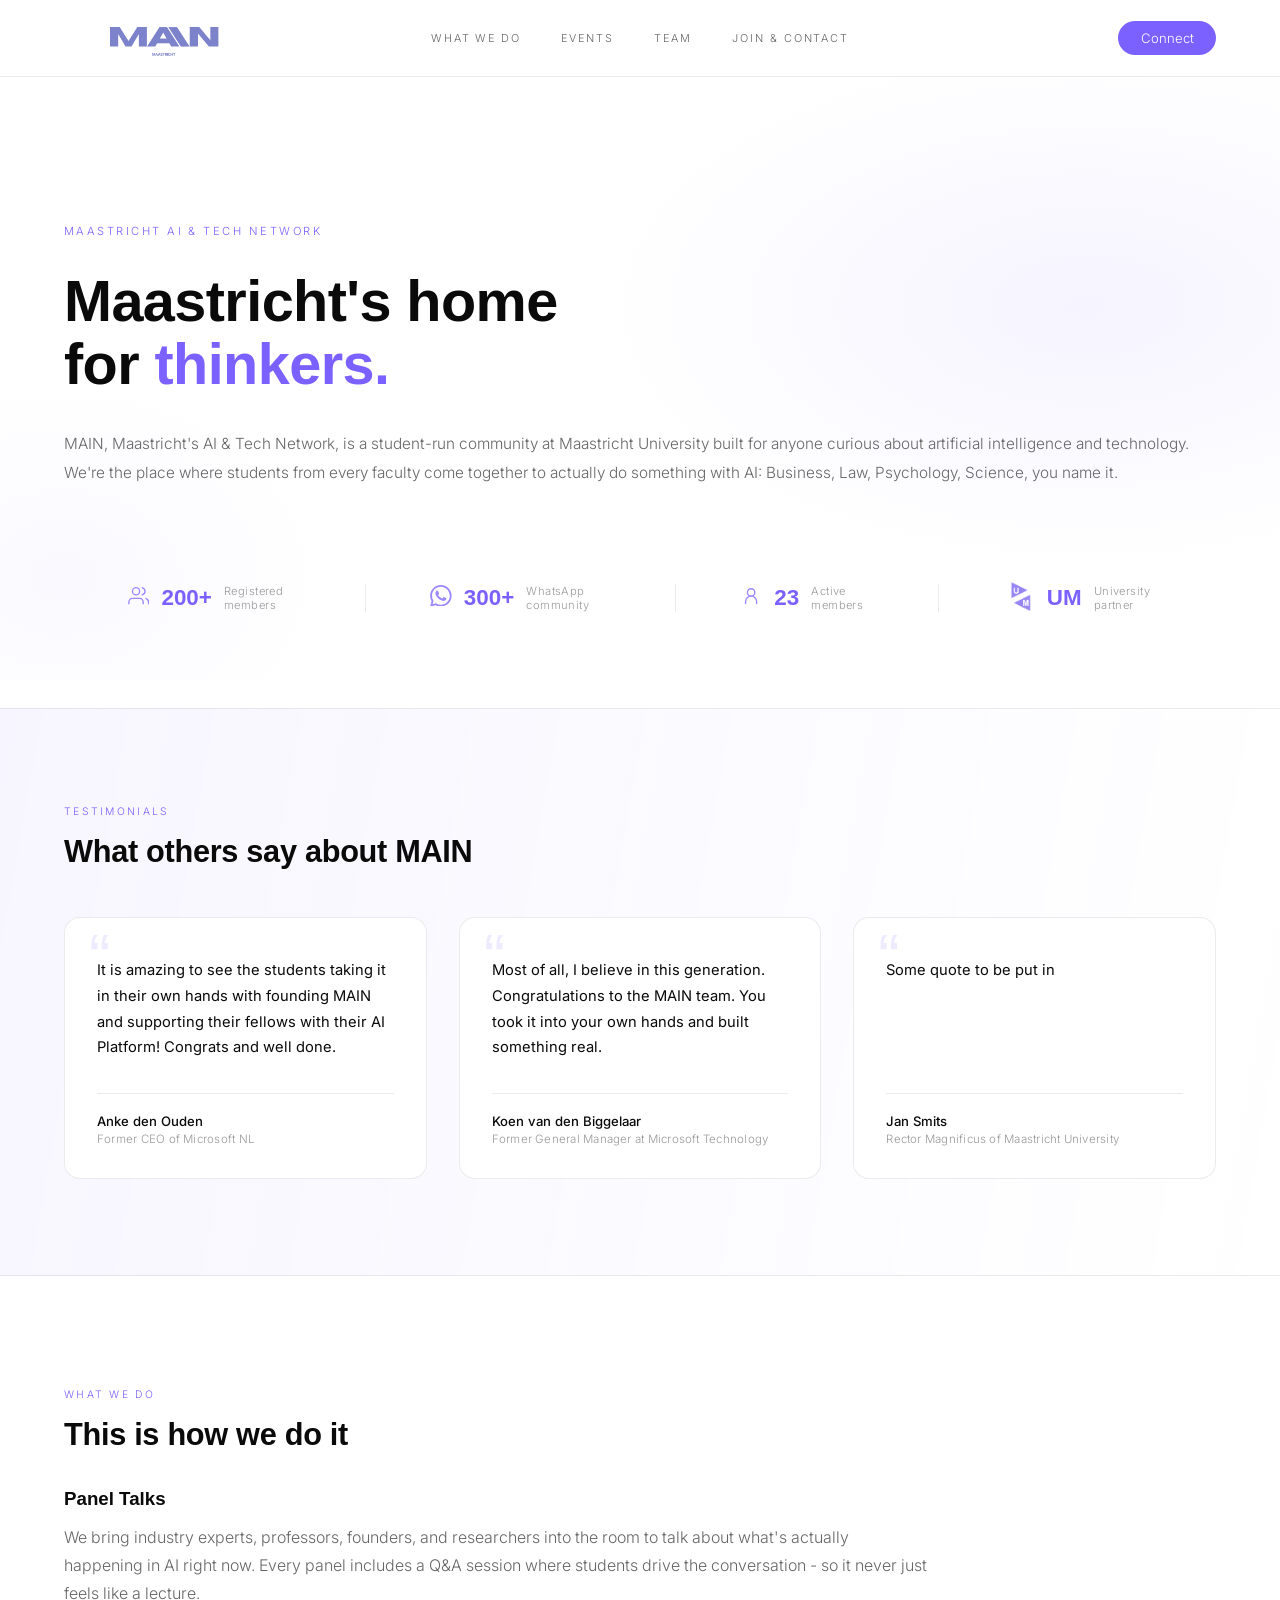
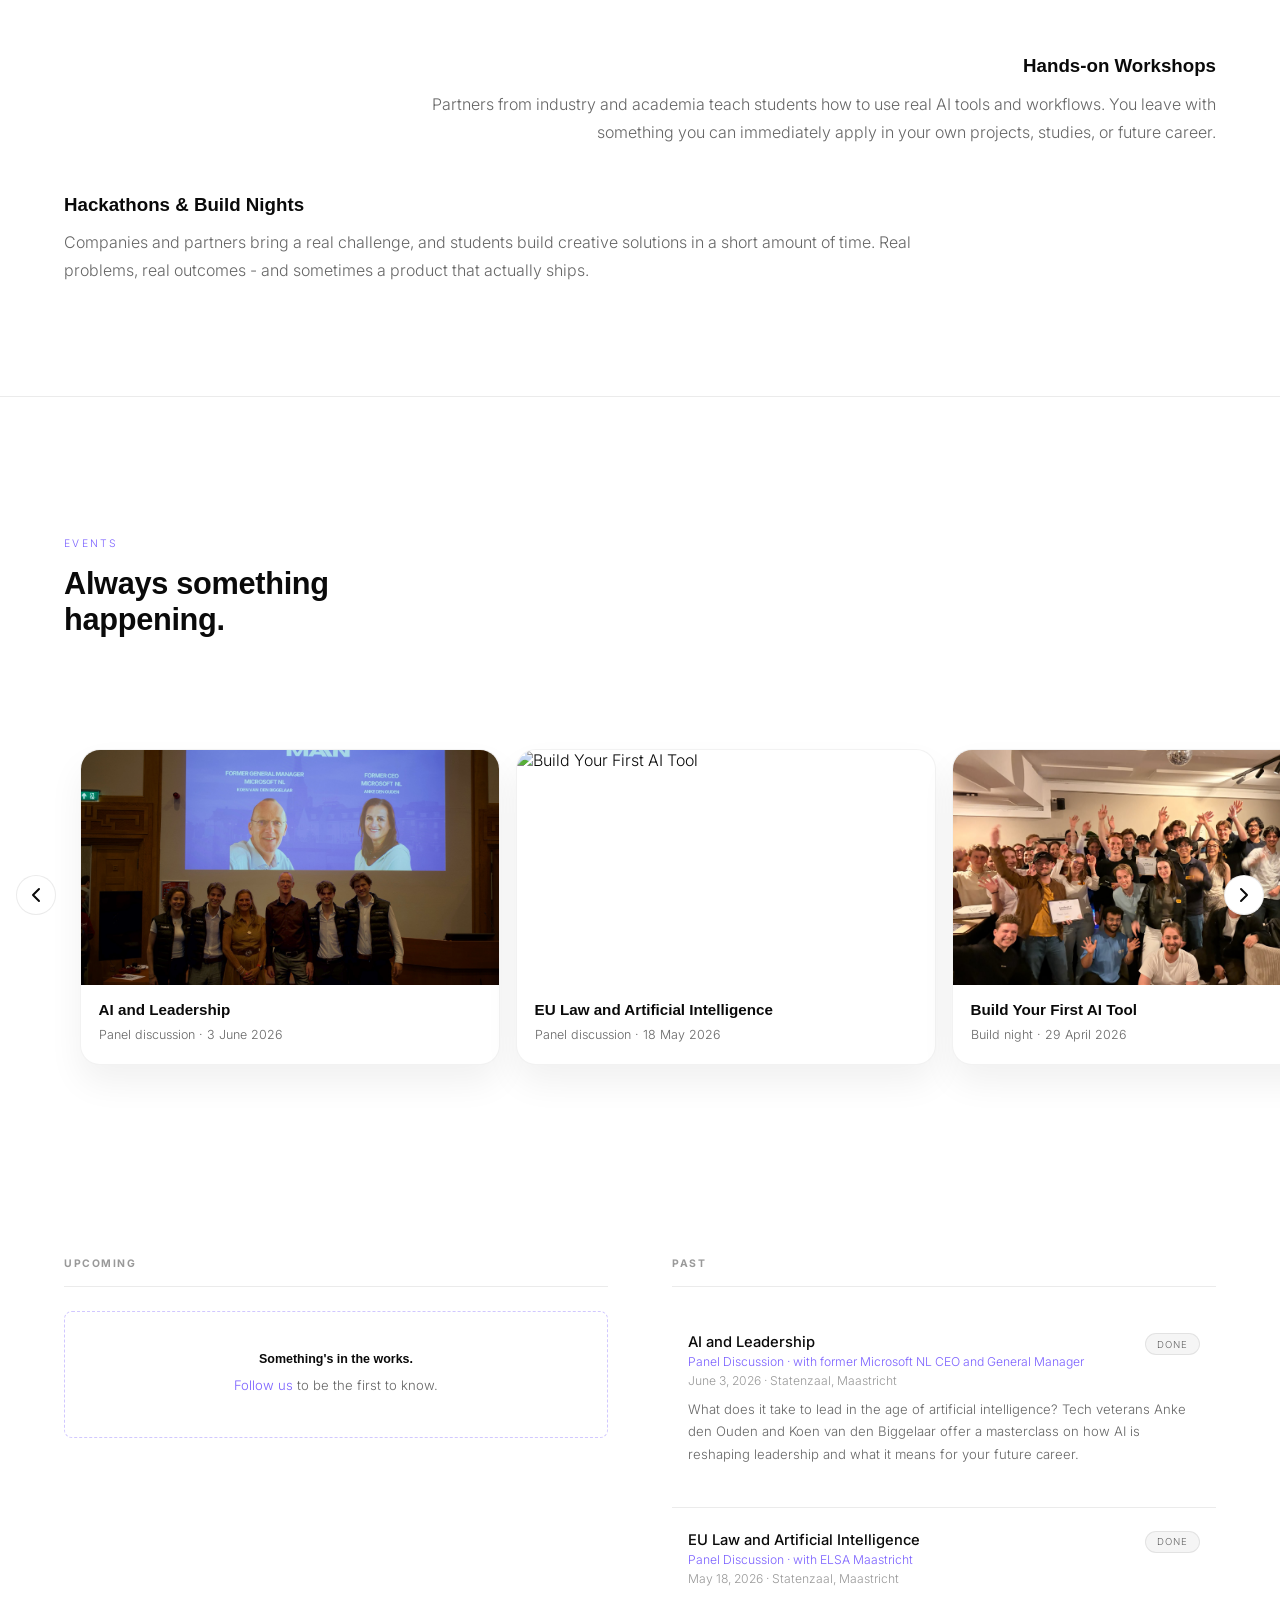
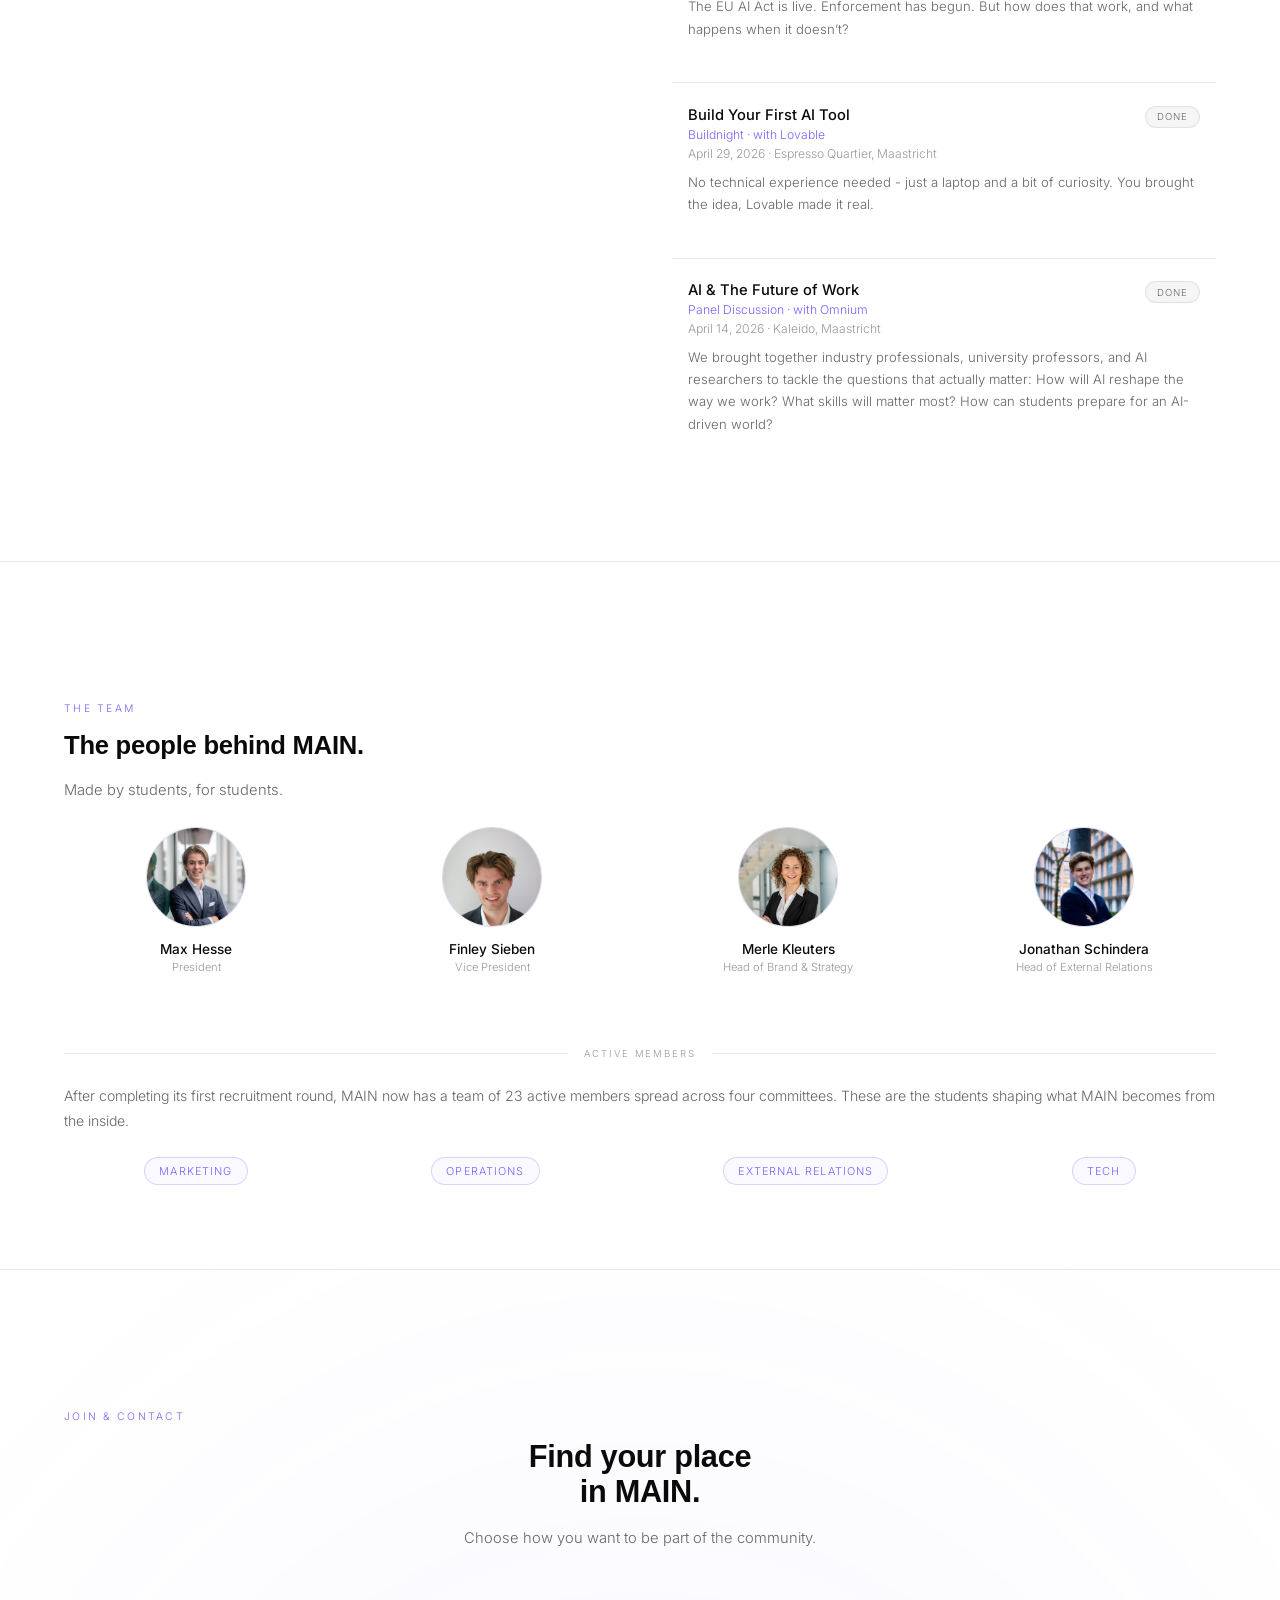
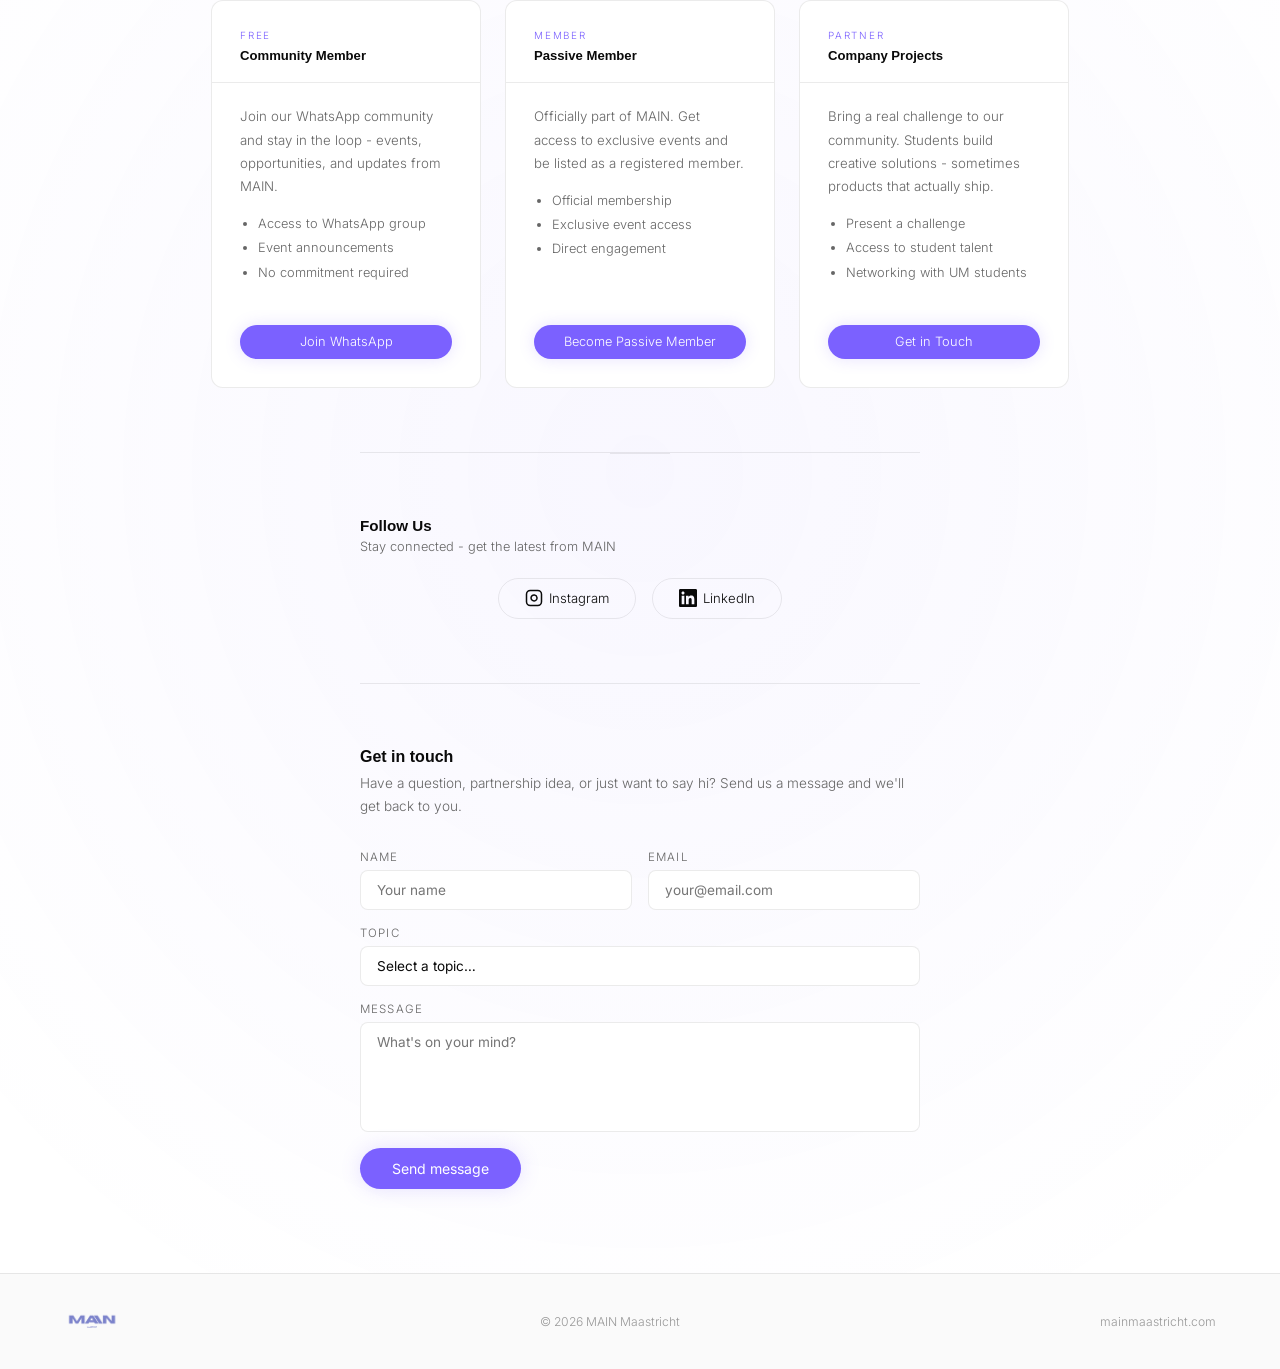
==== commit a4d13a6b: "Replace SVG icon with image logo for university" ====
--- a/index.html
+++ b/index.html
@@ -65,7 +65,7 @@
                 <span class="stat-lbl">Active members</span>
             </div>
             <div class="stat-item">
-                <svg class="stat-icon" width="28" height="28" viewBox="0 0 24 24" fill="none" stroke="currentColor" stroke-width="1.5" stroke-linecap="round" stroke-linejoin="round"><path d="M3 9l9-7 9 7v11a2 2 0 0 1-2 2H5a2 2 0 0 1-2-2z"/><polyline points="9 22 9 12 15 12 15 22"/></svg>
+                <img class="stat-icon" src="img/um-logo.png" alt="Maastricht University" width="28" height="28" style="object-fit:contain;" />
                 <span class="stat-num">UM</span>
                 <span class="stat-lbl">University partner</span>
             </div>
